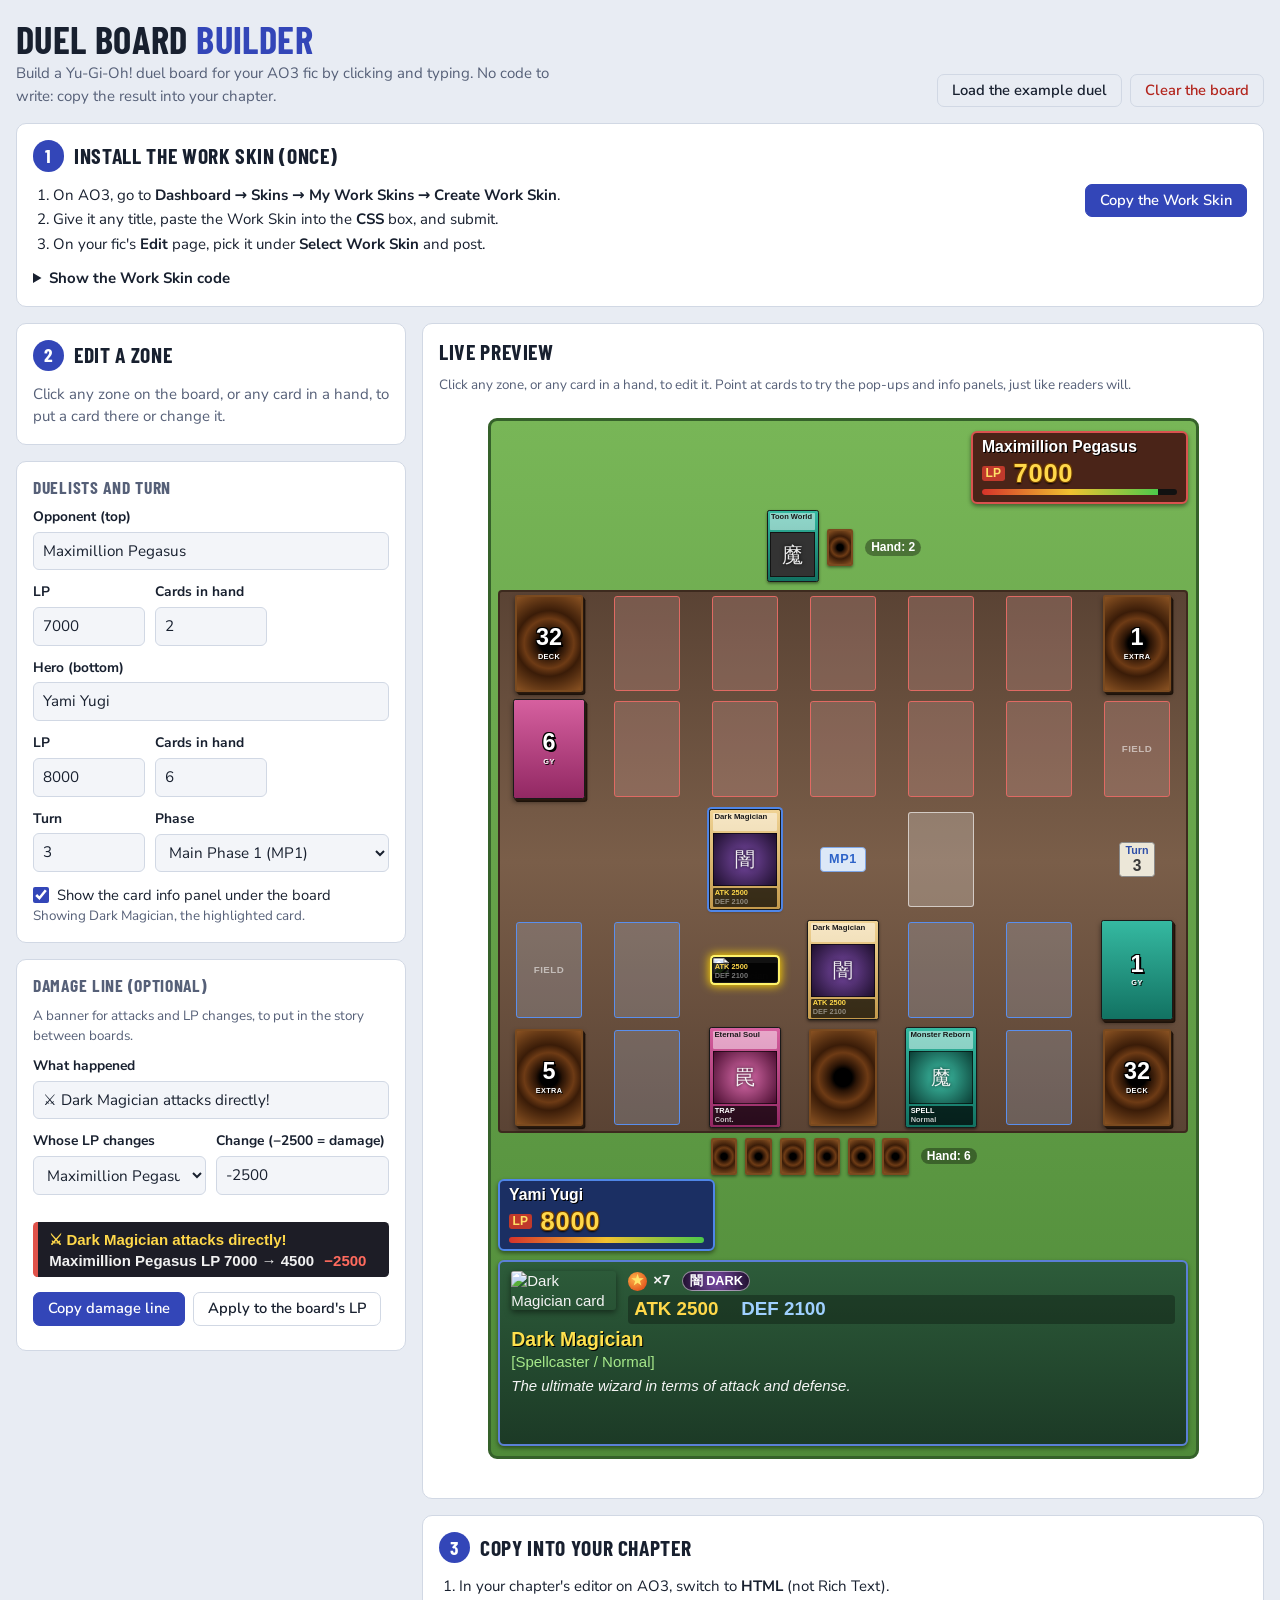
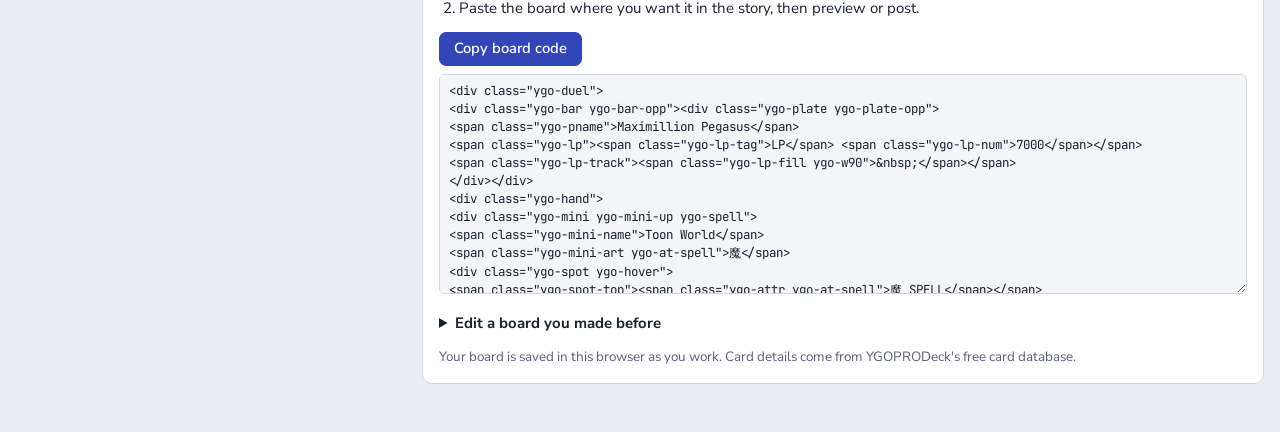
==== index.html @ 7f9383c4 "Add files via upload" ====
<!doctype html>
<html lang="en">
<head>
<meta charset="utf-8">
<meta name="viewport" content="width=device-width, initial-scale=1, viewport-fit=cover">
<title>Duel Board Builder</title>
<meta name="claude:viewport-fit-sides" content="cover">
<link rel="preconnect" href="https://fonts.googleapis.com">
<link rel="preconnect" href="https://fonts.gstatic.com" crossorigin>
<link rel="stylesheet" href="https://fonts.googleapis.com/css2?family=Barlow+Condensed:wght@600;700&family=JetBrains+Mono:wght@400;500&family=Nunito+Sans:opsz,wght@6..12,400;6..12,600;6..12,700&display=swap">
<style>
/* Workbench layout: editor rail on the left, live board and AO3 code on the right; one column on phones. */
:root {
  --bg: #e8ecf3;
  --panel: #ffffff;
  --panel-2: #f3f5f9;
  --ink: #18202f;
  --muted: #566078;
  --line: #d1d8e4;
  --accent: #3346b8;
  --accent-ink: #ffffff;
  --sel: #d99a00;
  --ok: #1d7a3b;
  --bad: #b3261e;
  --f-display: "Barlow Condensed", "Arial Narrow", "Roboto Condensed", sans-serif;
  --f-body: "Nunito Sans", "Segoe UI", system-ui, -apple-system, sans-serif;
  --f-mono: "JetBrains Mono", ui-monospace, Consolas, "Courier New", monospace;
}
@media (prefers-color-scheme: dark) {
  :root:not([data-theme="light"]) {
    --bg: #0f131b; --panel: #171d29; --panel-2: #1e2533; --ink: #e7ebf3; --muted: #9aa4b8;
    --line: #2c3547; --accent: #8e9dff; --accent-ink: #0f131b; --sel: #ffd84a; --ok: #6fd38e; --bad: #ff8f85;
    color-scheme: dark;
  }
}
:root[data-theme="dark"] {
  --bg: #0f131b; --panel: #171d29; --panel-2: #1e2533; --ink: #e7ebf3; --muted: #9aa4b8;
  --line: #2c3547; --accent: #8e9dff; --accent-ink: #0f131b; --sel: #ffd84a; --ok: #6fd38e; --bad: #ff8f85;
  color-scheme: dark;
}

body {
  margin: 0;
  background: var(--bg);
  color: var(--ink);
  font: 15px/1.5 var(--f-body);
}
.page {
  max-width: 1320px;
  margin: 0 auto;
  padding-block: 20px 48px;
  padding-left: max(16px, env(safe-area-inset-left, 0px));
  padding-right: max(16px, env(safe-area-inset-right, 0px));
  display: grid;
  gap: 16px;
}

/* ---------- Header ---------- */
.top { display: flex; flex-wrap: wrap; align-items: end; justify-content: space-between; gap: 12px 24px; }
.top h1 {
  margin: 0;
  font: 700 2.4rem/1 var(--f-display);
  letter-spacing: 0.01em;
  text-transform: uppercase;
  text-wrap: balance;
}
.top h1 span { color: var(--accent); }
.top p { margin: 4px 0 0; color: var(--muted); max-width: 60ch; }
.top-actions { display: flex; flex-wrap: wrap; gap: 8px; }

/* ---------- Panels ---------- */
.panel {
  background: var(--panel);
  border: 1px solid var(--line);
  border-radius: 10px;
  padding: 16px;
  min-width: 0;
}
.panel h2 {
  display: flex;
  align-items: center;
  gap: 10px;
  margin: 0 0 12px;
  font: 700 1.35rem/1.1 var(--f-display);
  letter-spacing: 0.03em;
  text-transform: uppercase;
}
.panel h3 {
  margin: 0 0 10px;
  font: 700 1.1rem/1.1 var(--f-display);
  letter-spacing: 0.04em;
  text-transform: uppercase;
  color: var(--muted);
}
.step-no {
  display: inline-grid;
  place-items: center;
  width: 1.6em;
  height: 1.6em;
  border-radius: 50%;
  background: var(--accent);
  color: var(--accent-ink);
  font-size: 0.9em;
}
.panel > p:first-of-type { margin-top: 0; }
.muted { color: var(--muted); }

.skin-step { display: grid; grid-template-columns: minmax(0, 1fr) auto; gap: 12px 24px; align-items: start; }
.skin-step ol { margin: 0; padding-left: 1.3em; }
.skin-step ol li + li { margin-top: 2px; }
.skin-step .actions { display: flex; flex-direction: column; gap: 8px; align-items: stretch; }
@media (max-width: 700px) { .skin-step { grid-template-columns: minmax(0, 1fr); } .skin-step .actions { flex-direction: row; flex-wrap: wrap; } }

.work {
  display: grid;
  gap: 16px;
  grid-template-columns: minmax(0, 390px) minmax(0, 1fr);
  grid-template-areas: "edit board" "edit code";
  align-items: start;
}
.col-edit { grid-area: edit; display: grid; gap: 16px; min-width: 0; }
.board-panel { grid-area: board; }
.code-panel { grid-area: code; }
@media (max-width: 900px) {
  .work { grid-template-columns: minmax(0, 1fr); grid-template-areas: "board" "edit" "code"; }
}

/* ---------- Form controls ---------- */
.field { display: grid; gap: 4px; margin-bottom: 12px; min-width: 0; }
.field > label, .legend { font-weight: 700; font-size: 0.86rem; }
.row2 { display: grid; grid-template-columns: minmax(0, 1fr) minmax(0, 1fr); gap: 0 10px; }
.row3 { display: grid; grid-template-columns: repeat(3, minmax(0, 1fr)); gap: 0 10px; }
input[type="text"], input[type="number"], input[type="url"], select, textarea {
  width: 100%;
  box-sizing: border-box;
  padding: 7px 9px;
  border: 1px solid var(--line);
  border-radius: 6px;
  background: var(--panel-2);
  color: var(--ink);
  font: inherit;
  font-size: 0.95rem;
}
textarea { resize: vertical; }
input:focus-visible, select:focus-visible, textarea:focus-visible, button:focus-visible, td[data-z]:focus-visible {
  outline: 2px solid var(--accent);
  outline-offset: 1px;
}
input:disabled + span { opacity: 0.5; }
.inline { display: flex; gap: 8px; }
.inline input { flex: 1; min-width: 0; }

.checks { display: grid; gap: 8px; margin-bottom: 12px; }
.check { display: grid; grid-template-columns: auto minmax(0, 1fr); gap: 8px; align-items: start; font-size: 0.92rem; cursor: pointer; }
.check input { margin: 3px 0 0; width: 16px; height: 16px; accent-color: var(--accent); }

.seg { display: inline-flex; border: 1px solid var(--line); border-radius: 7px; overflow: hidden; }
.seg label { position: relative; cursor: pointer; }
.seg input { position: absolute; opacity: 0; inset: 0; margin: 0; cursor: pointer; }
.seg span { display: block; padding: 6px 14px; font-size: 0.9rem; font-weight: 600; background: var(--panel-2); }
.seg label + label span { border-left: 1px solid var(--line); }
.seg input:checked + span { background: var(--accent); color: var(--accent-ink); }
.seg input:focus-visible + span { outline: 2px solid var(--accent); outline-offset: -3px; }

.btn, .btn-ghost {
  display: inline-flex;
  align-items: center;
  justify-content: center;
  gap: 6px;
  padding: 7px 14px;
  border-radius: 7px;
  font: 600 0.92rem/1.2 var(--f-body);
  cursor: pointer;
  white-space: nowrap;
}
.btn { background: var(--accent); color: var(--accent-ink); border: 1px solid var(--accent); }
.btn:hover { filter: brightness(1.08); }
.btn-ghost { background: transparent; color: var(--ink); border: 1px solid var(--line); }
.btn-ghost:hover { border-color: var(--accent); }
.btn-ghost.danger { color: var(--bad); }
.btn-ghost:disabled { opacity: 0.45; cursor: default; border-color: var(--line); }

.hint { margin: 0; font-size: 0.84rem; color: var(--muted); }
.hint.ok { color: var(--ok); }
.hint.bad { color: var(--bad); }
.empty-note { margin: 0; color: var(--muted); }
.zone-title {
  margin: 0 0 12px;
  padding: 6px 10px;
  border-left: 4px solid var(--sel);
  background: var(--panel-2);
  border-radius: 0 6px 6px 0;
  font-weight: 700;
}

.lookup-out { display: grid; gap: 6px; }
.lookup-out:empty { display: none; }
.results { display: grid; gap: 4px; max-height: 260px; overflow: auto; }
.result {
  display: flex;
  justify-content: space-between;
  gap: 8px;
  padding: 6px 9px;
  border: 1px solid var(--line);
  border-radius: 6px;
  background: var(--panel-2);
  color: var(--ink);
  font: inherit;
  font-size: 0.9rem;
  text-align: left;
  cursor: pointer;
}
.result span { color: var(--muted); font-size: 0.82rem; white-space: nowrap; }
.result:hover { border-color: var(--accent); }
.lookup-out a, .hint a { color: var(--accent); }

.pic-row { display: grid; grid-template-columns: minmax(0, 1fr) auto; gap: 10px; align-items: start; }
.pic-row img { width: 56px; height: auto; border-radius: 3px; border: 1px solid var(--line); }

/* ---------- Preview ---------- */
.board-panel .hint { margin-bottom: 8px; }
.preview { min-width: 0; }
.preview .ygo-duel { margin-top: 0; }
#workskin td[data-z] { cursor: pointer; border-radius: 6px; }
#workskin td[data-z]:hover { background: rgba(255, 255, 255, 0.1); }
#workskin td.is-sel { outline: 3px solid var(--sel); outline-offset: -2px; background: rgba(255, 216, 74, 0.15); }
#workskin [data-h] { cursor: pointer; }
#workskin .ygo-mini.is-sel { outline: 3px solid var(--sel); outline-offset: 2px; }
#workskin [data-h]:focus-visible { outline: 2px solid var(--accent); outline-offset: 2px; }

/* ---------- Code output ---------- */
.code-panel ol { margin: 0 0 12px; padding-left: 1.3em; }
.code-bar { display: flex; flex-wrap: wrap; gap: 8px; align-items: center; margin-bottom: 8px; }
.status { font-size: 0.86rem; color: var(--ok); font-weight: 600; }
textarea.code {
  height: 220px;
  font: 0.78rem/1.45 var(--f-mono);
  white-space: pre;
  overflow: auto;
}
details { margin-top: 12px; }
summary { cursor: pointer; font-weight: 700; }
details[open] summary { margin-bottom: 8px; }
.log-preview .ygo-log { margin: 0 0 10px; }
</style>
</head>
<body>


<script type="text/plain" id="skin-css">/* =====================================================================
   YU-GI-OH! DUEL BOARD — AO3 Work Skin

   HOW TO INSTALL
   AO3 Dashboard → Skins → My Work Skins → Create Work Skin, paste this
   whole file, save. Then on your work's Edit page pick it under
   "Select Work Skin". AO3 quietly adds "#workskin" in front of every
   rule, so these styles only ever touch your own story.

   HOW TO READ THIS FILE (a 30-second CSS primer)
   - Anything between slash-star and star-slash, like this text, is a
     comment. The browser ignores it; it's only here for you.
   - A rule looks like:   .ygo-card { color: red; }
       .ygo-card   = "every element whose class is ygo-card"
                     (in the HTML that's  class="ygo-card")
       { ... }     = the list of looks to give those elements
       color: red; = one look: a "property" and its "value"
   - ".ygo-def .ygo-art" (two names with a space) means "a ygo-art that
     sits INSIDE a ygo-def". ".ygo-back.ygo-def" (no space) means "one
     element that has BOTH classes".
   - Every class here starts with "ygo-" so it can't clash with AO3's
     own class names.

   UNITS YOU'LL SEE
   - em  = relative to the current text size. 1em = one letter-height.
           Because the whole board is sized in em, it grows and shrinks
           with the reader's chosen font size.
   - %   = a share of the space available (50% = half as wide).
   - px  = a fixed screen pixel. Used only for thin lines.

   COLOURS
   - #ffd84a is a hex colour (red-green-blue). rgba(0, 0, 0, 0.5) is
     red, green, blue, then opacity: 0 = invisible, 1 = solid.
   - Many rules set "background" twice: first a plain colour, then a
     gradient. Browsers use the last one they understand, so the plain
     colour is a safety net if a gradient ever isn't supported.
   ===================================================================== */


/* =====================================================================
   1. THE BOARD FRAME
   The green "grass" box that holds everything. In the HTML it's the
   outermost <div class="ygo-duel">.
   ===================================================================== */
.ygo-duel {
  margin: 1.5em auto;               /* space above/below; "auto" centres it */
  max-width: 46em;                  /* never wider than this on big screens */
  padding: 0.5em;                   /* gap between the green edge and the contents */
  background: #5f9c45;              /* plain green (safety net) */
  background: linear-gradient(#78b657, #4f8a39);  /* lighter green fading to darker */
  border: 3px solid #35612a;        /* dark green outline */
  border-radius: 0.6em;             /* rounded corners */
  color: #fff;                      /* default text colour: white */
  font-family: "Trebuchet MS", "Segoe UI", Verdana, Arial, sans-serif;  /* first font the reader has wins */
  line-height: 1.2;                 /* tighter line spacing than story text */
  text-align: left;
  position: relative;               /* card pop-ups (section 13) are placed relative to this box */
}

/* AO3 sometimes slips extra line breaks (<br>) and paragraphs (<p>) into
   pasted HTML. These two rules make them invisible and spaceless inside
   the board, the card panel and the log box, so they can't break the layout. */
.ygo-duel br, .ygo-spot br, .ygo-log br { display: none; }
.ygo-duel p, .ygo-spot p, .ygo-log p { margin: 0; padding: 0; }


/* =====================================================================
   2. PLAYER PLATES (name + Life Points)
   Pegasus's plate sits top-right, Yugi's bottom-left, like in the game.
   ===================================================================== */

/* The strip each plate sits in. */
.ygo-bar { margin: 0.2em 0 0.4em; text-align: left; }
/* Add ygo-bar-opp to push the plate to the right (opponent's side). */
.ygo-bar-opp { text-align: right; }

/* The dark box itself. */
.ygo-plate {
  display: inline-block;            /* only as wide as it needs, so it can sit left or right */
  min-width: 13em;
  padding: 0.3em 0.6em 0.45em;      /* top, sides, bottom */
  text-align: left;
  border-radius: 0.4em;
  box-shadow: 0 0.15em 0.3em rgba(0, 0, 0, 0.45);  /* soft drop shadow underneath */
}
/* Colour themes: red-bordered for the opponent, blue for the hero. */
.ygo-plate-opp { background: #4a2418; border: 2px solid #d9534f; }
.ygo-plate-me { background: #1b2f63; border: 2px solid #4f86e8; }

/* Duelist's name. */
.ygo-pname {
  display: block;                   /* own line */
  margin-bottom: 0.1em;
  font-weight: bold;
  font-size: 1.05em;
  text-shadow: 1px 1px 0 #000;      /* thin black shadow so it pops */
}

/* The line holding the "LP" tag and the number. */
.ygo-lp { display: block; }

/* The little red "LP" tag. */
.ygo-lp-tag {
  display: inline-block;
  margin-right: 0.4em;
  padding: 0 0.3em;
  background: #c0392b;
  color: #ffe066;
  font-weight: bold;
  font-size: 0.8em;
  border-radius: 0.2em;
  vertical-align: middle;           /* line it up with the big number */
}

/* The big gold Life Points number. The four text-shadows draw a brown
   outline around each digit; the fifth adds a drop shadow. */
.ygo-lp-num {
  font-size: 1.7em;
  font-weight: bold;
  letter-spacing: 0.03em;
  color: #ffd84a;
  text-shadow: 1px 1px 0 #6b3a00, -1px -1px 0 #6b3a00, 1px -1px 0 #6b3a00, -1px 1px 0 #6b3a00, 0 2px 2px #000;
  vertical-align: middle;
}

/* The LP bar is two pieces: a dark "track" (the empty bar)... */
.ygo-lp-track {
  display: block;
  height: 6px;
  margin-top: 0.25em;
  background: #111;
  border-radius: 3px;
  overflow: hidden;                 /* clip the fill to the rounded ends */
  font-size: 0;                     /* hide the invisible space character inside */
  line-height: 0;
}
/* ...and a coloured "fill" inside it. Its width comes from a ygo-w class below.
   The gradient runs red → gold → green, so a low bar looks red and a full one
   reaches green, like in the game. */
.ygo-lp-fill {
  display: block;
  height: 6px;
  background: #e8c13a;
  background: linear-gradient(to right, #d6332a, #f2c230, #4cc94a);
}

/* How full the LP bar is. Pick the class on the fill:
   LP ÷ 80, rounded to the nearest 5.
   8000 → ygo-w100,  4000 → ygo-w50,  7000 → 87.5 → ygo-w90,  0 → ygo-w0.
   (AO3 doesn't allow per-element styles, so we need one class per size.) */
.ygo-w0 { width: 0; }      .ygo-w5 { width: 5%; }     .ygo-w10 { width: 10%; }
.ygo-w15 { width: 15%; }   .ygo-w20 { width: 20%; }   .ygo-w25 { width: 25%; }
.ygo-w30 { width: 30%; }   .ygo-w35 { width: 35%; }   .ygo-w40 { width: 40%; }
.ygo-w45 { width: 45%; }   .ygo-w50 { width: 50%; }   .ygo-w55 { width: 55%; }
.ygo-w60 { width: 60%; }   .ygo-w65 { width: 65%; }   .ygo-w70 { width: 70%; }
.ygo-w75 { width: 75%; }   .ygo-w80 { width: 80%; }   .ygo-w85 { width: 85%; }
.ygo-w90 { width: 90%; }   .ygo-w95 { width: 95%; }   .ygo-w100 { width: 100%; }


/* =====================================================================
   3. HANDS
   A centred row of small card backs plus a "Hand: N" pill.
   ===================================================================== */
.ygo-hand { margin: 0.3em 0; text-align: center; }

/* One small card in a hand. Combine with ygo-back for a face-down card
   (see section 6), or with a frame colour like ygo-spell to show it face-up. */
.ygo-mini {
  display: inline-block;            /* sit side by side in a row */
  width: 1.5em;
  height: 2.2em;
  margin: 0 0.12em;                 /* small gap between cards */
  vertical-align: middle;
  border-radius: 0.15em;
  box-shadow: 0 0.1em 0.2em rgba(0, 0, 0, 0.45);
  font-size: 1em;
}

/* The dark rounded "Hand: 6" pill. */
.ygo-hand-label {
  display: inline-block;
  margin-left: 0.5em;
  padding: 0.1em 0.5em;
  vertical-align: middle;
  background: rgba(0, 0, 0, 0.35);  /* see-through black */
  border-radius: 1em;               /* fully rounded ends */
  font-size: 0.8em;
  font-weight: bold;
}


/* =====================================================================
   4. THE FIELD
   The brown mat. In the HTML it's a <table> with 5 rows and 7 columns:
     row 1: opponent's Deck | 5 Spell/Trap zones | Extra Deck
     row 2: opponent's GY   | 5 Monster zones    | Field zone
     row 3: Extra Monster Zones, phase badge, turn badge
     row 4: your Field zone | 5 Monster zones    | GY
     row 5: your Extra Deck | 5 Spell/Trap zones | Deck
   A table is used because AO3 keeps tables intact, so the grid can't fall apart.
   ===================================================================== */

/* Lets the board scroll sideways inside its frame on very narrow phones,
   instead of squashing the cards or stretching the page. */
.ygo-scroll { overflow: auto; }

.ygo-field {
  width: 100%;
  min-width: 34em;                  /* below this the board scrolls instead of shrinking */
  margin: 0;
  table-layout: fixed;              /* all 7 columns stay the same width */
  border-collapse: separate;        /* needed for the rounded corners to show */
  border-spacing: 0;
  background: #6b5241;
  background: linear-gradient(#5a4334, #7a5e49 50%, #5a4334);  /* darker at the edges */
  border: 2px solid #3d2a1e;
  border-radius: 0.4em;
  font-size: 0.65em;                /* shrinks everything on the mat; every card size below is relative to this */
}

/* Every cell (one zone each). The first three lines undo AO3's own table
   styling (grey borders, backgrounds), which would otherwise show through. */
.ygo-field td, .ygo-field th {
  width: 14.28%;                    /* 100% ÷ 7 columns */
  padding: 0.35em 0.2em;            /* gap around each card: top/bottom, left/right */
  border: none;
  background: none;
  text-align: center;
  vertical-align: middle;
}
/* Extra breathing room above and below the middle (Extra Monster Zone) row. */
.ygo-mid td { padding-top: 0.7em; padding-bottom: 0.7em; }

/* An EMPTY zone: a faint card-sized outline. Any text inside (like "Field")
   shows as a faded label in the middle. */
.ygo-zone {
  display: block;
  max-width: 6.6em;                 /* same size as a card (section 5) */
  height: 9.6em;
  margin: 0 auto;                   /* centre it in the cell */
  line-height: 9.6em;               /* line as tall as the box = text sits in the middle */
  border: 0.18em solid rgba(255, 255, 255, 0.45);
  border-radius: 0.3em;
  background: rgba(255, 255, 255, 0.12);
  color: rgba(255, 255, 255, 0.55);
  font-weight: bold;
  text-transform: uppercase;        /* "Field" shows as "FIELD" */
  letter-spacing: 0.05em;
  text-align: center;
}
/* Zone outline colours depend on the row's class:
   ygo-opp = opponent's rows (red), ygo-me = your rows (blue),
   ygo-mid = the shared middle row (white). */
.ygo-opp .ygo-zone { border-color: #e06a63; background: rgba(255, 190, 190, 0.18); }
.ygo-me .ygo-zone { border-color: #5a8fee; background: rgba(190, 215, 255, 0.18); }
.ygo-mid .ygo-zone { border-color: rgba(255, 255, 255, 0.6); background: rgba(255, 255, 255, 0.22); }


/* =====================================================================
   5. CARDS
   A face-up card is a ygo-card box holding three stacked parts:
     ygo-cname  the name strip at the top
     ygo-art    the picture box (shows the attribute kanji, e.g. 闇)
     ygo-stats  the dark strip with ATK/DEF (or SPELL/TRAP + its type)
   Its frame colour comes from a second class, e.g. "ygo-card ygo-effect".
   ===================================================================== */
.ygo-card {
  display: block;
  max-width: 6.6em;                 /* roughly real card proportions: 6.6 wide... */
  height: 9.6em;                    /* ...by 9.6 tall */
  margin: 0 auto;                   /* centre it in its zone */
  padding: 0.25em;                  /* the coloured frame around the parts */
  overflow: hidden;                 /* anything too big gets clipped, not spilled */
  border: 1px solid #1a1a1a;
  border-radius: 0.25em;
  background: #ccc;                 /* grey until a frame colour class is added */
  color: #1a1a1a;                   /* dark text on light frames */
  text-align: left;
  box-shadow: 0 0.15em 0.3em rgba(0, 0, 0, 0.5);  /* card casts a shadow on the mat */
}

/* Frame colours — one per card type, matching the real cards.
   Each one is a top-to-bottom gradient for a slightly shiny look. */
.ygo-normal { background: #e2c07a; background: linear-gradient(#f0d394, #c49a4c); }   /* Normal monster: yellow-tan */
.ygo-effect { background: #d9783a; background: linear-gradient(#ec9256, #b4561f); }   /* Effect monster: orange */
.ygo-ritual { background: #6b8fd8; background: linear-gradient(#89a8e8, #4a6cc0); }   /* Ritual: blue */
.ygo-fusion { background: #9a62b8; background: linear-gradient(#b180cc, #74418f); }   /* Fusion: purple */
.ygo-synchro { background: #ececec; background: linear-gradient(#ffffff, #c4c4c4); }  /* Synchro: white */
.ygo-xyz { background: #2b2b2b; background: linear-gradient(#4a4a4a, #141414); color: #f1f1f1; }  /* Xyz: black, light text */
.ygo-link { background: #1f5aa6; background: linear-gradient(#2f72c4, #123c74); color: #f1f1f1; } /* Link: dark blue, light text */
.ygo-token { background: #b9b9b9; background: linear-gradient(#d6d6d6, #9a9a9a); }    /* Token: grey */
.ygo-spell { background: #1f9e88; background: linear-gradient(#35b9a1, #127262); }    /* Spell: teal */
.ygo-trap { background: #bf3f86; background: linear-gradient(#d6609f, #922863); }     /* Trap: magenta */

/* Name strip. Fits two lines of text; a longer name is cut off. */
.ygo-cname {
  display: block;
  height: 2.2em;                    /* two lines × 1.1 line height */
  overflow: hidden;
  padding: 0.1em 0.2em;
  background: rgba(255, 255, 255, 0.45);  /* pale see-through strip over the frame colour */
  border-radius: 0.15em;
  font-size: 0.8em;
  line-height: 1.1;
  font-weight: bold;
}
/* On dark frames (Xyz, Link) the strip goes dark instead, to keep the white text readable. */
.ygo-xyz .ygo-cname, .ygo-link .ygo-cname { background: rgba(0, 0, 0, 0.35); }

/* Picture box. Its colour comes from an attribute class (section 7).
   font-size 2em makes the kanji big; height and line-height are equal so the
   kanji sits in the vertical middle. */
.ygo-art {
  display: block;
  height: 2.6em;
  margin: 0.1em 0;
  overflow: hidden;
  background: #333;
  background: radial-gradient(circle, #5a5a5a, #1b1b1b);  /* grey glow, used if no attribute class is given */
  border: 1px solid rgba(0, 0, 0, 0.6);
  color: rgba(255, 255, 255, 0.92);
  font-size: 2em;
  line-height: 2.6em;
  text-align: center;
  text-shadow: 0 0 0.2em rgba(0, 0, 0, 0.9);
}
/* Optional: put <img src="..."> inside ygo-art to show just the artwork (a
   cropped picture) in the picture box. For whole card pictures, see section 13. */
.ygo-art img { display: block; width: 100%; height: 100%; }

/* The dark ATK/DEF strip at the bottom of the card. */
.ygo-stats {
  display: block;
  padding: 0.1em 0.25em;
  background: rgba(0, 0, 0, 0.72);
  border-radius: 0.15em;
  color: #fff;
  font-size: 0.76em;
  line-height: 1.2;
  font-weight: bold;
  white-space: nowrap;              /* never wrap "ATK 2500" onto two lines */
  overflow: hidden;
}
/* ygo-a = the top line (ATK), ygo-d = the bottom line (DEF).
   In Attack Position, ATK is bright gold and DEF is faded, like in the game. */
.ygo-a, .ygo-d { display: block; }
.ygo-a { color: #ffd84a; }
.ygo-d { color: rgba(255, 255, 255, 0.45); }
/* On Spells/Traps the same two lines say e.g. "SPELL" / "Normal", so both stay plain white. */
.ygo-spell .ygo-a, .ygo-trap .ygo-a { color: #fff; }
.ygo-spell .ygo-d, .ygo-trap .ygo-d { color: rgba(255, 255, 255, 0.75); }


/* =====================================================================
   6. DEFENSE POSITION AND FACE-DOWN CARDS
   ===================================================================== */

/* Add ygo-def to a card to lay it sideways (Defense Position):
   the box becomes wide and short, the picture moves to the left half,
   and the stats move to the right half. DEF turns bright, ATK fades. */
.ygo-def { max-width: 9.6em; height: 6.6em; }                 /* width and height swapped */
.ygo-def .ygo-cname { height: 1.1em; white-space: nowrap; }   /* name on one line only */
.ygo-def .ygo-art { float: left; width: 45%; height: 1.9em; line-height: 1.9em; }  /* "float: left" = sit on the left, let the next part sit beside it */
.ygo-def .ygo-stats { margin: 0.6em 0 0 50%; }                /* start halfway across, beside the picture */
.ygo-def .ygo-a { color: rgba(255, 255, 255, 0.45); }
.ygo-def .ygo-d { color: #9fd0ff; }

/* While the pointer is over any card, a thin yellow outline marks it,
   like the cursor in the game. */
.ygo-card:hover { outline: 2px solid #fff36b; }

/* Add ygo-back for a face-down card: set Spell/Trap, set monster, the Deck,
   the Extra Deck or a card in hand. The ring-shaped gradient draws the brown
   card-back with the black vortex in the middle. */
.ygo-back {
  padding: 0;
  height: 9.5em;                    /* a hair shorter, because its border is thicker than a normal card's */
  background: #4a2a12;
  background: radial-gradient(circle, #000 0, #000 16%, #2a1406 24%, #6e3b15 44%, #3a1c08 58%, #8a5222 100%);
  border: 0.3em solid #7a4a1f;
}
/* Face-down AND sideways = a set monster in Defense Position. */
.ygo-back.ygo-def { height: 6.5em; }
/* Face-down in hand: same back, thinner border to suit the tiny size. */
.ygo-mini.ygo-back { height: 2.2em; border-width: 0.15em; }


/* =====================================================================
   7. ATTRIBUTE COLOURS
   Put one of these on a ygo-art box (picture colour) or on a ygo-attr
   badge in the card panel. Matching kanji:
     DARK 闇   LIGHT 光   EARTH 地   WATER 水   FIRE 炎   WIND 風
     DIVINE 神   Spell 魔   Trap 罠
   Each is a glow: bright in the centre, dark at the edges.
   ===================================================================== */
.ygo-at-dark { background: #3a2250; background: radial-gradient(circle, #7a4aa6, #1e0f2d); }
.ygo-at-light { background: #b8962a; background: radial-gradient(circle, #fff1a8, #a07a12); }
.ygo-at-earth { background: #6b4b2a; background: radial-gradient(circle, #a77c4c, #3f2a14); }
.ygo-at-water { background: #1f5f9e; background: radial-gradient(circle, #5aa6e8, #0f3360); }
.ygo-at-fire { background: #a8321e; background: radial-gradient(circle, #f07a3c, #5e1408); }
.ygo-at-wind { background: #2f7d3a; background: radial-gradient(circle, #7ed27a, #174a1d); }
.ygo-at-divine { background: #9b7a1a; background: radial-gradient(circle, #ffe9a0, #7a5a0a); }
.ygo-at-spell { background: #0f5a4d; background: radial-gradient(circle, #3fc4aa, #0b3f36); }
.ygo-at-trap { background: #6a1846; background: radial-gradient(circle, #e070b0, #4a0d30); }


/* =====================================================================
   8. PILES (Deck, Extra Deck, Graveyard)
   A pile is a card with ygo-pile added, holding a big number (ygo-count)
   and a small label (ygo-plabel). Use ygo-back for the Deck / Extra Deck,
   or the top card's frame colour for the GY (e.g. ygo-trap).
   ===================================================================== */

/* Two offset shadows behind the card make it look like a stack. */
.ygo-pile { text-align: center; box-shadow: 0.12em 0.15em 0 #2a1a0e, 0.24em 0.3em 0 #1d120a, 0 0.3em 0.5em rgba(0, 0, 0, 0.5); }

/* The big white number, with a black outline (four shadows) so it shows on any colour. */
.ygo-count {
  display: block;
  margin-top: 1.25em;               /* pushes the number down to about the middle of the card */
  color: #fff;
  font-size: 2.4em;
  line-height: 1;
  font-weight: bold;
  text-shadow: 2px 2px 0 #000, -1px -1px 0 #000, 1px -1px 0 #000, -1px 1px 0 #000;
}
/* The small "DECK" / "GY" / "EXTRA" label under it. */
.ygo-plabel {
  display: block;
  margin-top: 0.4em;
  color: #fff;
  font-size: 0.75em;
  font-weight: bold;
  text-transform: uppercase;
  letter-spacing: 0.05em;
  text-shadow: 1px 1px 0 #000;
}


/* =====================================================================
   9. HIGHLIGHTS
   Extra classes you can add to any card.
   ===================================================================== */

/* Extra Monster Zone cards can belong to either duelist, so add one of
   these to show whose it is: a blue ring (yours) or a red ring (theirs). */
.ygo-mine { box-shadow: 0 0 0 0.2em #4f86e8, 0 0.15em 0.3em rgba(0, 0, 0, 0.5); }
.ygo-theirs { box-shadow: 0 0 0 0.2em #e06a63, 0 0.15em 0.3em rgba(0, 0, 0, 0.5); }

/* Golden glow on the card the scene is about (like the game's cursor).
   First shadow = solid yellow ring, second = soft blurred glow. */
.ygo-focus { box-shadow: 0 0 0 0.2em #fff36b, 0 0 1em 0.3em #ffd400; }


/* =====================================================================
   10. PHASE AND TURN BADGES (middle row of the field)
   ===================================================================== */

/* Pale blue box, e.g. "DP", "SP", "MP1", "BP", "MP2", "EP". */
.ygo-phase {
  display: inline-block;
  padding: 0.3em 0.6em;
  background: #dce8f7;
  border: 0.15em solid #7fa6e6;
  border-radius: 0.3em;
  color: #2d63c8;
  font-size: 1.3em;
  font-weight: bold;
  letter-spacing: 0.05em;
}

/* The "Turn / 3" box: ygo-turn-l is the word, ygo-turn-n the number. */
.ygo-turn {
  display: inline-block;
  padding: 0.2em 0.6em;
  background: #ece7d8;
  border: 0.15em solid #8a8a8a;
  border-radius: 0.35em;
  color: #2f4fa8;
  font-weight: bold;
  line-height: 1.1;
  text-align: center;
}
.ygo-turn-l { display: block; font-size: 1.1em; }
.ygo-turn-n { display: block; font-size: 1.6em; color: #3a3a3a; }


/* =====================================================================
   11. CARD SPOTLIGHT (the info panel)
   The green panel showing one card's full details, like the panel on the
   left of the game screen. Works inside the board or on its own in the
   story, so it sets its own font. Each part is on its own line:
     ygo-spot-top    level stars + attribute badge
     ygo-spot-stats  ATK / DEF
     ygo-spot-name   card name (yellow)
     ygo-spot-type   [Type / Kind] (green)
     ygo-spot-text   effect or flavour text (italic)
   ===================================================================== */
.ygo-spot {
  display: block;
  margin: 0.6em 0 0.2em;
  padding: 0.5em 0.75em 0.6em;
  background: #24482f;
  background: linear-gradient(#2d5c3a, #1c3a26);
  border: 2px solid #5b7fd6;
  border-radius: 0.4em;
  box-shadow: 0 0.15em 0.3em rgba(0, 0, 0, 0.45);
  color: #f4f4f4;
  font-family: "Trebuchet MS", "Segoe UI", Verdana, Arial, sans-serif;
  line-height: 1.3;
  text-align: left;
  min-height: 11em;                 /* keeps panels from jumping in size when a hover panel (section 14) covers this one */
}
.ygo-spot-top { display: block; margin-bottom: 0.25em; font-weight: bold; }

/* The orange star coin before "×7". border-radius 50% turns the square into a circle. */
.ygo-lvl {
  display: inline-block;
  width: 1.4em;
  height: 1.4em;
  margin-right: 0.15em;
  line-height: 1.4em;
  text-align: center;
  border-radius: 50%;
  background: #e8541e;
  background: radial-gradient(circle at 35% 35%, #ffb347, #d93a12);  /* highlight off-centre = looks round and shiny */
  color: #ffe46b;
  font-size: 0.9em;
}

/* The rounded attribute badge ("闇 DARK"). Give it a ygo-at-... class for its colour. */
.ygo-attr {
  display: inline-block;
  margin-left: 0.6em;
  padding: 0.05em 0.5em;
  border: 1px solid rgba(255, 255, 255, 0.5);
  border-radius: 1em;
  color: #fff;
  font-size: 0.85em;
  font-weight: bold;
}

/* The darker ATK/DEF bar. */
.ygo-spot-stats {
  display: block;
  margin-bottom: 0.2em;
  padding: 0.15em 0.4em;
  background: rgba(0, 0, 0, 0.3);
  border-radius: 0.25em;
}
.ygo-s-atk, .ygo-s-def { display: inline-block; margin-right: 1em; font-size: 1.25em; font-weight: bold; }
.ygo-s-atk { color: #ffd84a; }      /* ATK in gold */
.ygo-s-def { color: #9fd0ff; }      /* DEF in light blue */

.ygo-spot-name { display: block; color: #ffe14d; font-size: 1.3em; font-weight: bold; text-shadow: 1px 1px 0 #000; }
.ygo-spot-type { display: block; color: #a6e88a; }
.ygo-spot-text { display: block; margin-top: 0.3em; font-style: italic; }


/* =====================================================================
   12. DUEL LOG LINE
   A dark banner for attacks, damage and healing, used in the story
   between boards. The red stripe on the left means damage; add
   ygo-log-heal to make the stripe and the number green for LP gains.
   ===================================================================== */
.ygo-log {
  display: block;
  max-width: 46em;
  margin: 1em auto;
  padding: 0.45em 0.75em;
  background: #1d1d26;
  border-left: 0.35em solid #e0524a;  /* the coloured stripe on the left */
  border-radius: 0.3em;
  color: #f1f1f1;
  font-family: "Trebuchet MS", "Segoe UI", Verdana, Arial, sans-serif;
  font-weight: bold;
  line-height: 1.4;
  text-align: left;
}
.ygo-log-act { display: block; color: #ffd84a; }   /* first line: what happened, in gold */
.ygo-delta { margin-left: 0.4em; color: #ff6b5e; } /* the "−2500", in red */
.ygo-log-heal { border-left-color: #4cc94a; }
.ygo-log-heal .ygo-delta { color: #7be37a; }       /* "+1000" in green when healing */


/* =====================================================================
   13. REAL CARD PICTURES (optional)
   AO3 can't store images, so upload each card picture to an image host
   (Imgur, Postimages, etc.) and paste its direct link (the one ending
   in .png or .jpg) into src="...". Three ways to use them:

   A) POP-UP: put this line inside any card, and the full card appears
      when a reader points at it (or taps it on a phone):
        <span class="ygo-pop"><img src="LINK" alt="Dark Magician" width="100"></span>
   B) CARD ON THE FIELD: give the card ygo-pic and use the picture
      instead of the name strip and picture box:
        <div class="ygo-card ygo-pic"><img src="LINK" alt="Dark Magician" width="66"> ...stats strip... </div>
   C) PICTURE IN THE INFO PANEL: first thing inside ygo-spot:
        <span class="ygo-spot-img"><img src="LINK" alt="Dark Magician" width="110"></span>

   The width="..." numbers only matter for readers who switch work
   skins off: they stop the pictures from showing at full size.
   ===================================================================== */

/* Phones have no mouse, so "pointing" means tapping. A pointer cursor is
   what tells iPhones a card can be tapped. Tapping anywhere else closes it. */
.ygo-card { cursor: pointer; }

/* A) The pop-up. Hidden until its card is pointed at.
   Sideways, it's placed against the edge of the whole board (.ygo-duel),
   not the card, so the field's edges can't cut it off.
   Up and down, no "top" is given, so it stays at the height of its own
   card; the negative margin then lifts it so it sits beside the card.
   By default it appears at the RIGHT edge of the board... */
.ygo-pop {
  display: none;                    /* hidden by default */
  position: absolute;               /* lifted out of the layout, floats over the board */
  right: 0.8em;
  margin-top: -12em;                /* lift it up level with its card */
  z-index: 10;                      /* drawn above everything else */
  width: 20em;                      /* about 200px at normal text size */
  max-width: 45%;                   /* but never more than ~half the board on phones */
  padding: 0.3em;
  background: #111;
  border: 2px solid #ffd84a;
  border-radius: 0.4em;
  box-shadow: 0 0.4em 1.2em rgba(0, 0, 0, 0.6);
}
/* ...but for cards in the right-hand columns (5th cell of the row onward:
   "td + td + td + td + td" means "a cell with at least 4 cells before it")
   it appears at the LEFT edge instead, so it never covers its own card. */
.ygo-field td + td + td + td + td .ygo-pop { right: auto; left: 0.8em; }
/* Cards in your own rows (bottom half) lift it higher, so the picture
   doesn't hang down past the bottom of the screen. */
.ygo-me .ygo-pop { margin-top: -20em; }
/* The trigger: when the pointer is over a card, show the pop-up inside it. */
.ygo-card:hover .ygo-pop { display: block; }
/* The picture fills the pop-up's width; height follows automatically. */
.ygo-pop img { display: block; width: 100%; height: auto; }

/* B) A real card picture on the field. The card box loses its frame and
   takes the picture's own height, and the ATK/DEF strip is pulled up
   (negative margin) to sit over the bottom of the picture.
   "position: relative" makes the browser draw the strip on top of the
   picture instead of underneath it. */
.ygo-pic { height: auto; padding: 0; background: #111; }
.ygo-pic img { display: block; width: 100%; height: auto; }
.ygo-pic .ygo-stats { position: relative; margin-top: -2.6em; border-radius: 0; background: rgba(0, 0, 0, 0.8); }

/* C) The picture in the info panel sits on the left; the text flows on its right. */
.ygo-spot { overflow: hidden; }     /* makes the panel tall enough to fit the picture */
.ygo-spot-img {
  float: left;
  width: 7em;
  margin: 0.1em 0.8em 0.2em 0;
}
.ygo-spot-img img { display: block; width: 100%; height: auto; border-radius: 0.2em; box-shadow: 0 0.15em 0.4em rgba(0, 0, 0, 0.5); }
/* Keeps the dark ATK/DEF bar beside the picture instead of running under it. */
.ygo-spot-stats { overflow: hidden; }


/* =====================================================================
   14. HOVER INFO PANELS (optional)
   Makes the info panel at the bottom of the board switch to whichever
   card the reader points at (or taps on a phone).
   AO3 doesn't allow scripts, so a panel can't really change what it
   says. Instead, each card carries its OWN hidden info panel inside it.
   Pointing at the card shows that panel, laid exactly over the default
   panel at the bottom of the board. Move away and it hides again,
   uncovering the default panel.

   To give a card one, put a normal info panel (same parts as section 11)
   inside the card, as its last part, with ygo-hover added:
     <div class="ygo-spot ygo-hover"> ...name, type, text... </div>
   Keep the board's default panel (the one at the bottom): the hover
   panels need it to sit on.
   ===================================================================== */
.ygo-hover {
  display: none;                    /* hidden until its card is pointed at */
  position: absolute;               /* placed against the whole board (.ygo-duel)... */
  left: 0.5em;                      /* ...lined up with the default panel's edges: */
  right: 0.5em;                     /*    the board's 0.5em padding on each side, */
  bottom: 0.7em;                    /*    plus the default panel's 0.2em bottom margin */
  margin: 0;
  min-height: 13em;                 /* a bit taller than the default panel, so none of it peeks out above */
  z-index: 9;                       /* above the default panel (pop-ups are 10, so they stay on top) */
  font-size: 1.54em;                /* the field shrinks text to 0.65em; this undoes it (1 ÷ 0.65) */
  border-color: #ffd84a;            /* gold edge, so it's clear this is the pointed-at card */
}
/* The trigger: pointing at a card shows the hover panel inside it. */
.ygo-card:hover .ygo-hover { display: block; }


/* =====================================================================
   15. FACE-UP CARDS IN A HAND (optional)
   For a card a duelist reveals (or to show the hero's own hand), swap
   its small card back for a bigger face-up card:
     <div class="ygo-mini ygo-mini-up ygo-spell">
       <span class="ygo-mini-name">Toon World</span>
       <span class="ygo-mini-art ygo-at-spell">魔</span>
     </div>
   Use a frame colour class (ygo-spell, ygo-effect...) like on the field.
   For a real picture instead, add ygo-mini-pic and put an <img> inside
   in place of the two spans. A ygo-pop line and a hover info panel
   (sections 13 and 14) work inside it too.
   ===================================================================== */

/* AO3 wraps a hand's cards in a paragraph; this keeps them in one row. */
.ygo-hand p { display: inline; }

/* The face-up hand card: twice the size of a card back. */
.ygo-mini-up {
  width: 3em;
  height: 4.4em;
  margin: 0 0.15em 0.2em;
  padding: 0.15em;
  overflow: hidden;
  border: 1px solid #1a1a1a;
  color: #1a1a1a;
  text-align: left;
  cursor: pointer;
}
.ygo-mini-up:hover { outline: 2px solid #fff36b; }

/* Its name strip (tiny text, two lines at most). */
.ygo-mini-name {
  display: block;
  height: 2.2em;
  overflow: hidden;
  padding: 0.05em 0.1em;
  background: rgba(255, 255, 255, 0.45);
  border-radius: 0.1em;
  font-size: 0.5em;
  line-height: 1.1;
  font-weight: bold;
}
.ygo-xyz .ygo-mini-name, .ygo-link .ygo-mini-name { background: rgba(0, 0, 0, 0.35); }

/* Its picture box with the attribute kanji (colour from a ygo-at class). */
.ygo-mini-art {
  display: block;
  height: 2.05em;
  margin-top: 0.1em;
  background: #333;
  border: 1px solid rgba(0, 0, 0, 0.6);
  color: rgba(255, 255, 255, 0.92);
  font-size: 1.4em;
  line-height: 2.05em;
  text-align: center;
  text-shadow: 0 0 0.2em rgba(0, 0, 0, 0.9);
}

/* With a real picture: no frame, the picture fills the card. */
.ygo-mini-pic { padding: 0; background: #111; }
.ygo-mini-pic img { display: block; width: 100%; height: 100%; }

/* Pop-ups and hover info panels on hand cards. */
.ygo-mini:hover .ygo-pop, .ygo-mini:hover .ygo-hover { display: block; }
/* The field shrinks text to 0.65em and the pop-up is sized for that, so
   match it here; and drop the pop-up just below the hand. */
.ygo-hand .ygo-pop { font-size: 0.65em; margin-top: 0.8em; }
/* Hands aren't shrunk, so the info panel needs no size correction. */
.ygo-hand .ygo-hover { font-size: 1em; }
</script>

<div class="page">
  <header class="top">
    <div>
      <h1>Duel Board <span>Builder</span></h1>
      <p>Build a Yu-Gi-Oh! duel board for your AO3 fic by clicking and typing. No code to write: copy the result into your chapter.</p>
    </div>
    <div class="top-actions">
      <button type="button" class="btn-ghost" id="example-btn">Load the example duel</button>
      <button type="button" class="btn-ghost danger" id="clear-btn">Clear the board</button>
    </div>
  </header>

  <section class="panel" aria-labelledby="skin-h">
    <h2 id="skin-h"><span class="step-no">1</span> Install the Work Skin (once)</h2>
    <div class="skin-step">
      <ol>
        <li>On AO3, go to <b>Dashboard → Skins → My Work Skins → Create Work Skin</b>.</li>
        <li>Give it any title, paste the Work Skin into the <b>CSS</b> box, and submit.</li>
        <li>On your fic's <b>Edit</b> page, pick it under <b>Select Work Skin</b> and post.</li>
      </ol>
      <div class="actions">
        <button type="button" class="btn" id="copy-skin">Copy the Work Skin</button>
        <span class="status" id="skin-status" aria-live="polite"></span>
      </div>
    </div>
    <details>
      <summary>Show the Work Skin code</summary>
      <textarea class="code" id="skin-out" readonly spellcheck="false" aria-label="Work Skin CSS"></textarea>
    </details>
  </section>

  <div class="work">
    <div class="col-edit">
      <section class="panel" id="zone-panel" aria-labelledby="zone-h">
        <h2 id="zone-h"><span class="step-no">2</span> Edit a zone</h2>
        <div id="zone-editor"></div>
      </section>

      <section class="panel" aria-labelledby="duel-h">
        <h3 id="duel-h">Duelists and turn</h3>
        <div class="row3">
          <div class="field" style="grid-column: span 3"><label for="opp-name">Opponent (top)</label><input type="text" id="opp-name" data-p="opp.name"></div>
          <div class="field"><label for="opp-lp">LP</label><input type="number" id="opp-lp" min="0" max="99999" step="100" data-p="opp.lp"></div>
          <div class="field"><label for="opp-hand">Cards in hand</label><input type="number" id="opp-hand" min="0" max="15" data-p="opp.cards"></div>
          <div></div>
          <div class="field" style="grid-column: span 3"><label for="me-name">Hero (bottom)</label><input type="text" id="me-name" data-p="me.name"></div>
          <div class="field"><label for="me-lp">LP</label><input type="number" id="me-lp" min="0" max="99999" step="100" data-p="me.lp"></div>
          <div class="field"><label for="me-hand">Cards in hand</label><input type="number" id="me-hand" min="0" max="15" data-p="me.cards"></div>
          <div></div>
          <div class="field"><label for="turn">Turn</label><input type="number" id="turn" min="1" max="999" data-p="turn"></div>
          <div class="field" style="grid-column: span 2"><label for="phase">Phase</label>
            <select id="phase" data-p="phase">
              <option value="DP">Draw Phase (DP)</option>
              <option value="SP">Standby Phase (SP)</option>
              <option value="MP1">Main Phase 1 (MP1)</option>
              <option value="BP">Battle Phase (BP)</option>
              <option value="MP2">Main Phase 2 (MP2)</option>
              <option value="EP">End Phase (EP)</option>
            </select>
          </div>
        </div>
        <label class="check"><input type="checkbox" id="show-info" data-p="showInfo"><span>Show the card info panel under the board</span></label>
        <p class="hint" id="info-note"></p>
      </section>

      <section class="panel" aria-labelledby="log-h">
        <h3 id="log-h">Damage line (optional)</h3>
        <p class="hint" style="margin-bottom:10px">A banner for attacks and LP changes, to put in the story between boards.</p>
        <div class="field"><label for="log-text">What happened</label><input type="text" id="log-text" data-l="text"></div>
        <div class="row2">
          <div class="field"><label for="log-who">Whose LP changes</label><select id="log-who" data-l="who"></select></div>
          <div class="field"><label for="log-delta">Change (−2500 = damage)</label><input type="number" id="log-delta" step="100" data-l="delta"></div>
        </div>
        <div class="log-preview" id="workskin-log"><div id="log-preview"></div></div>
        <div class="code-bar">
          <button type="button" class="btn" id="copy-log">Copy damage line</button>
          <button type="button" class="btn-ghost" id="apply-log">Apply to the board's LP</button>
          <span class="status" id="log-status" aria-live="polite"></span>
        </div>
      </section>
    </div>

    <section class="panel board-panel" aria-labelledby="board-h">
      <h2 id="board-h">Live preview</h2>
      <p class="hint">Click any zone, or any card in a hand, to edit it. Point at cards to try the pop-ups and info panels, just like readers will.</p>
      <div id="workskin" class="preview"><div id="preview"></div></div>
    </section>

    <section class="panel code-panel" aria-labelledby="code-h">
      <h2 id="code-h"><span class="step-no">3</span> Copy into your chapter</h2>
      <ol>
        <li>In your chapter's editor on AO3, switch to <b>HTML</b> (not Rich Text).</li>
        <li>Paste the board where you want it in the story, then preview or post.</li>
      </ol>
      <div class="code-bar">
        <button type="button" class="btn" id="copy-board">Copy board code</button>
        <span class="status" id="board-status" aria-live="polite"></span>
      </div>
      <textarea class="code" id="board-out" readonly spellcheck="false" aria-label="Board code for AO3"></textarea>
      <details id="load-box">
        <summary>Edit a board you made before</summary>
        <p class="hint" style="margin-bottom:8px">Paste a board's code here (for example, copied back out of your chapter's HTML) to keep editing it, such as for the next turn.</p>
        <textarea id="load-in" rows="5" spellcheck="false" aria-label="Board code to load"></textarea>
        <div class="code-bar" style="margin-top:8px">
          <button type="button" class="btn" id="load-btn">Load this board</button>
          <span class="hint" id="load-status" aria-live="polite"></span>
        </div>
      </details>
      <p class="hint" style="margin-top:12px">Your board is saved in this browser as you work. Card details come from YGOPRODeck's free card database.</p>
    </section>
  </div>
</div>

<script>
(function () {
  "use strict";
  var $ = function (s, el) { return (el || document).querySelector(s); };
  var esc = function (s) { return String(s == null ? "" : s).replace(/&/g, "&amp;").replace(/</g, "&lt;").replace(/>/g, "&gt;").replace(/"/g, "&quot;"); };
  var clampInt = function (v, lo, hi) { var n = parseInt(v, 10); if (isNaN(n)) n = lo; return Math.max(lo, Math.min(hi, n)); };

  /* ---------- Card vocabulary ---------- */
  var FRAMES = [["normal", "Normal Monster"], ["effect", "Effect Monster"], ["ritual", "Ritual Monster"], ["fusion", "Fusion Monster"],
    ["synchro", "Synchro Monster"], ["xyz", "Xyz Monster"], ["link", "Link Monster"], ["token", "Token"], ["spell", "Spell"], ["trap", "Trap"]];
  var FRAME_IDS = FRAMES.map(function (f) { return f[0]; });
  var ATTRS = { dark: ["闇", "DARK"], light: ["光", "LIGHT"], earth: ["地", "EARTH"], water: ["水", "WATER"], fire: ["炎", "FIRE"], wind: ["風", "WIND"], divine: ["神", "DIVINE"] };
  var KINDS = { spell: ["Normal", "Continuous", "Quick-Play", "Field", "Equip", "Ritual"], trap: ["Normal", "Continuous", "Counter"] };
  var SHORT = { "Normal": "Normal", "Continuous": "Cont.", "Quick-Play": "Quick", "Field": "Field", "Equip": "Equip", "Ritual": "Ritual", "Counter": "Counter" };

  /* The 5 × 7 grid of the field, top row first (the opponent's side is mirrored). */
  var LAYOUT = [
    ["deck", "st", "st", "st", "st", "st", "extra"],
    ["gy", "mon", "mon", "mon", "mon", "mon", "field"],
    ["blank", "blank", "emz", "phase", "emz", "blank", "turn"],
    ["field", "mon", "mon", "mon", "mon", "mon", "gy"],
    ["extra", "st", "st", "st", "st", "st", "deck"]
  ];
  var ROW_CLASS = ["ygo-opp", "ygo-opp", "ygo-mid", "ygo-me", "ygo-me"];
  var PILES = ["deck", "extra", "gy"];
  var PILE_LABEL = { deck: "Deck", extra: "Extra", gy: "GY" };
  var ROLE_NAME = { deck: "Deck", extra: "Extra Deck", gy: "Graveyard", st: "Spell & Trap Zone", mon: "Monster Zone", field: "Field Zone", emz: "Extra Monster Zone" };
  var roleAt = function (k) { var p = k.split("-"); return LAYOUT[+p[0]][+p[1]]; };
  var ownerOfRow = function (r) { return r < 2 ? "opp" : r > 2 ? "me" : null; };
  var isMonster = function (c) { return c.frame !== "spell" && c.frame !== "trap"; };

  function newCard(role) {
    var st = role === "st" || role === "field";
    return { name: "", frame: st ? "spell" : "effect", attr: "dark", level: 4, atk: "", def: "", typeLine: "", kind: role === "field" ? "Field" : "Normal",
      text: "", pos: "atk", img: "", faceDown: false, revealed: false, usePic: false, pop: true, hover: true, glow: false, owner: "me" };
  }
  /* A card in a hand starts hidden (card back); "revealed" turns it face-up. */
  function newHandCard() { return Object.assign(newCard("hand"), { usePic: true }); }
  function handOf(n) { var a = []; for (var i = 0; i < n; i++) a.push(newHandCard()); return a; }

  function emptyState() {
    var zones = {};
    LAYOUT.forEach(function (row, r) {
      row.forEach(function (role, c) {
        var k = r + "-" + c;
        if (PILES.indexOf(role) >= 0) zones[k] = { count: role === "deck" ? 35 : 0, top: role === "gy" ? "normal" : "back" };
        else if (["st", "mon", "field", "emz"].indexOf(role) >= 0) zones[k] = { kind: "empty" };
      });
    });
    return { v: 2, opp: { name: "Opponent", lp: 8000, cards: handOf(5) }, me: { name: "Hero", lp: 8000, cards: handOf(5) }, turn: 1, phase: "DP",
      showInfo: true, zones: zones, log: { text: "⚔ Attack!", who: "opp", delta: -1000 } };
  }

  function exampleState() {
    var s = emptyState();
    s.opp = { name: "Maximillion Pegasus", lp: 7000, cards: [
      Object.assign(newHandCard(), { name: "Toon World", frame: "spell", kind: "Continuous", text: "Activate this card by paying 1000 LP.", revealed: true }),
      newHandCard()] };
    s.me = { name: "Yami Yugi", lp: 8000, cards: handOf(6) };
    s.turn = 3; s.phase = "MP1";
    s.zones["0-0"] = { count: 32, top: "back" }; s.zones["0-6"] = { count: 1, top: "back" }; s.zones["1-0"] = { count: 6, top: "trap" };
    s.zones["3-6"] = { count: 1, top: "spell" }; s.zones["4-0"] = { count: 5, top: "back" }; s.zones["4-6"] = { count: 32, top: "back" };
    var img = "https://cdn.cardsrealm.com/images/cartas/ct13-2016-mega-tins/en/med/dark-magician-en003.png";
    var dm = function (extra) {
      return Object.assign(newCard("mon"), { name: "Dark Magician", frame: "normal", attr: "dark", level: 7, atk: "2500", def: "2100",
        typeLine: "Spellcaster / Normal", text: "The ultimate wizard in terms of attack and defense.", img: img, hover: false }, extra);
    };
    s.zones["2-2"] = { kind: "card", card: dm({ owner: "me" }) };
    s.zones["3-2"] = { kind: "card", card: dm({ usePic: true, glow: true }) };
    s.zones["3-3"] = { kind: "card", card: dm({}) };
    s.zones["4-2"] = { kind: "card", card: Object.assign(newCard("st"), { name: "Eternal Soul", frame: "trap", kind: "Continuous",
      text: "Every \"Dark Magician\" in your Monster Zone is unaffected by your opponent's card effects. If this face-up card leaves the field: Destroy all monsters you control. You can only use the following effect of \"Eternal Soul\" once per turn. You can activate 1 of these effects; ● Special Summon 1 \"Dark Magician\" from your hand or GY. ● Add 1 \"Dark Magic Attack\" or \"Thousand Knives\" from your Deck to your hand." }) };
    s.zones["4-3"] = { kind: "card", card: Object.assign(newCard("st"), { faceDown: true }) };
    s.zones["4-4"] = { kind: "card", card: Object.assign(newCard("st"), { name: "Monster Reborn", frame: "spell", kind: "Normal",
      text: "Target 1 monster in either GY; Special Summon it." }) };
    s.log = { text: "⚔ Dark Magician attacks directly!", who: "opp", delta: -2500 };
    return s;
  }

  /* ---------- Building the AO3 code ---------- */
  function lpClass(lp) { return "ygo-w" + Math.max(0, Math.min(100, Math.round(lp / 80 / 5) * 5)); }
  function statsPair(c) {
    if (isMonster(c)) return ["ATK " + (c.atk === "" ? "?" : c.atk), c.frame === "link" ? "LINK-" + (c.level || "?") : "DEF " + (c.def === "" ? "?" : c.def)];
    return [c.frame.toUpperCase(), SHORT[c.kind] || c.kind];
  }
  function artClass(c) { return c.frame === "spell" ? "ygo-at-spell" : c.frame === "trap" ? "ygo-at-trap" : "ygo-at-" + c.attr; }
  function kanji(c) { return c.frame === "spell" ? "魔" : c.frame === "trap" ? "罠" : (ATTRS[c.attr] || ["?"])[0]; }
  function typeText(c) {
    if (!isMonster(c)) return c.kind + " " + (c.frame === "spell" ? "Spell" : "Trap");
    if (c.typeLine) return c.typeLine;
    for (var i = 0; i < FRAMES.length; i++) if (FRAMES[i][0] === c.frame) return FRAMES[i][1];
    return "Monster";
  }

  function plateHTML(p, side) {
    return ['<div class="ygo-bar' + (side === "opp" ? " ygo-bar-opp" : "") + '"><div class="ygo-plate ygo-plate-' + side + '">',
      '<span class="ygo-pname">' + esc(p.name) + "</span>",
      '<span class="ygo-lp"><span class="ygo-lp-tag">LP</span> <span class="ygo-lp-num">' + p.lp + "</span></span>",
      '<span class="ygo-lp-track"><span class="ygo-lp-fill ' + lpClass(p.lp) + '">&nbsp;</span></span>',
      "</div></div>"].join("\n");
  }
  /* One card in a hand: a small back, or a face-up card when revealed.
     extra = preview-only attributes (click target, selection), never in the AO3 code. */
  function miniHTML(c, extra, selCls) {
    if (!c.revealed) return '<span class="ygo-mini ygo-back' + selCls + '"' + extra + ">&nbsp;</span>";
    var pic = c.usePic && c.img, cls = ["ygo-mini", "ygo-mini-up", "ygo-" + c.frame];
    if (pic) cls.push("ygo-mini-pic");
    if (c.glow) cls.push("ygo-focus");
    var L = ['<div class="' + cls.join(" ") + selCls + '"' + extra + ">"];
    if (pic) L.push('<img src="' + esc(c.img) + '" alt="' + esc(c.name || "Card") + '" width="48">');
    else L.push('<span class="ygo-mini-name">' + esc(c.name || "?") + "</span>", '<span class="ygo-mini-art ' + artClass(c) + '">' + kanji(c) + "</span>");
    if (c.pop && c.img) L.push('<span class="ygo-pop"><img src="' + esc(c.img) + '" alt="' + esc(c.name || "Card") + ' card" width="100"></span>');
    if (c.hover && !c.glow) L.push(spotHTML(c, true));
    L.push("</div>");
    return L.join("\n");
  }
  function handHTML(p, side, preview, sel) {
    var L = ['<div class="ygo-hand">'];
    p.cards.forEach(function (c, i) {
      var k = "h-" + side + "-" + i;
      L.push(miniHTML(c, preview ? ' data-h="' + k + '" tabindex="0"' : "", preview && sel === k ? " is-sel" : ""));
    });
    L.push('<span class="ygo-hand-label">Hand: ' + p.cards.length + "</span>", "</div>");
    return L.join("\n");
  }
  function spotHTML(c, hover) {
    var L = ['<div class="ygo-spot' + (hover ? " ygo-hover" : "") + '">'];
    if (c.img) L.push('<span class="ygo-spot-img"><img src="' + esc(c.img) + '" alt="' + esc(c.name || "Card") + ' card" width="110"></span>');
    var top;
    if (isMonster(c)) {
      var n = c.level || "?";
      top = c.frame === "link" ? "LINK-" + n + " " : c.frame === "xyz" ? '<span class="ygo-lvl">★</span> Rank ' + n + " " : '<span class="ygo-lvl">★</span> ×' + n + " ";
      if (ATTRS[c.attr]) top += '<span class="ygo-attr ygo-at-' + c.attr + '">' + ATTRS[c.attr][0] + " " + ATTRS[c.attr][1] + "</span>";
    } else {
      top = '<span class="ygo-attr ' + artClass(c) + '">' + kanji(c) + " " + c.frame.toUpperCase() + "</span>";
    }
    L.push('<span class="ygo-spot-top">' + top + "</span>");
    if (isMonster(c)) {
      var sp = statsPair(c);
      L.push('<span class="ygo-spot-stats"><span class="ygo-s-atk">' + esc(sp[0]) + '</span> <span class="ygo-s-def">' + esc(sp[1]) + "</span></span>");
    }
    L.push('<span class="ygo-spot-name">' + esc(c.name || "Unnamed card") + "</span>");
    L.push('<span class="ygo-spot-type">[' + esc(typeText(c)) + "]</span>");
    if (c.text) L.push('<span class="ygo-spot-text">' + esc(c.text.replace(/\s*\n\s*/g, " ")) + "</span>");
    L.push("</div>");
    return L.join("\n");
  }
  function cardHTML(c, role) {
    var monZone = role === "mon" || role === "emz";
    if (c.faceDown) return '<div class="ygo-card ygo-back' + (monZone && isMonster(c) ? " ygo-def" : "") + '">&nbsp;</div>';
    var def = monZone && isMonster(c) && c.frame !== "link" && c.pos === "def";
    var pic = c.usePic && c.img && !def;
    var cls = ["ygo-card", "ygo-" + c.frame];
    if (pic) cls.push("ygo-pic");
    if (def) cls.push("ygo-def");
    if (role === "emz") cls.push(c.owner === "opp" ? "ygo-theirs" : "ygo-mine");
    if (c.glow) cls.push("ygo-focus");
    var sp = statsPair(c);
    var L = ['<div class="' + cls.join(" ") + '">'];
    if (pic) L.push('<img src="' + esc(c.img) + '" alt="' + esc(c.name || "Card") + '" width="66">');
    else L.push('<span class="ygo-cname">' + esc(c.name || "?") + "</span>", '<span class="ygo-art ' + artClass(c) + '">' + kanji(c) + "</span>");
    L.push('<span class="ygo-stats"><span class="ygo-a">' + esc(sp[0]) + '</span> <span class="ygo-d">' + esc(sp[1]) + "</span></span>");
    if (c.pop && c.img) L.push('<span class="ygo-pop"><img src="' + esc(c.img) + '" alt="' + esc(c.name || "Card") + ' card" width="100"></span>');
    if (c.hover && !c.glow) L.push(spotHTML(c, true));
    L.push("</div>");
    return L.join("\n");
  }
  function cellHTML(s, r, c, preview, sel) {
    var role = LAYOUT[r][c], k = r + "-" + c, inner, z = s.zones[k];
    if (role === "blank") inner = "&nbsp;";
    else if (role === "phase") inner = '<span class="ygo-phase">' + esc(s.phase) + "</span>";
    else if (role === "turn") inner = '<span class="ygo-turn"><span class="ygo-turn-l">Turn</span> <span class="ygo-turn-n">' + s.turn + "</span></span>";
    else if (PILES.indexOf(role) >= 0) {
      inner = z.count > 0
        ? '<div class="ygo-card ' + (z.top === "back" ? "ygo-back" : "ygo-" + z.top) + ' ygo-pile"><span class="ygo-count">' + z.count + '</span> <span class="ygo-plabel">' + PILE_LABEL[role] + "</span></div>"
        : '<div class="ygo-zone">' + PILE_LABEL[role] + "</div>";
    } else {
      inner = z.kind === "card" ? cardHTML(z.card, role) : '<div class="ygo-zone">' + (role === "field" ? "Field" : "&nbsp;") + "</div>";
    }
    var attrs = "";
    if (preview && role !== "blank") attrs = ' data-z="' + k + '" tabindex="0"' + (sel === k ? ' class="is-sel"' : "");
    return "<td" + attrs + ">" + inner + "</td>";
  }
  /* Every card readers can see: face-up cards on the field and revealed cards in hands. */
  function eachCard(s, fn) {
    Object.keys(s.zones).forEach(function (k) { var z = s.zones[k]; if (z.kind === "card" && z.card && !z.card.faceDown) fn(z.card, k); });
    ["opp", "me"].forEach(function (side) { s[side].cards.forEach(function (c) { if (c.revealed) fn(c); }); });
  }
  /* Every card, hidden ones too (used to make sure only one card glows). */
  function allCards(s, fn) {
    Object.keys(s.zones).forEach(function (k) { var z = s.zones[k]; if (z.card) fn(z.card); });
    ["opp", "me"].forEach(function (side) { s[side].cards.forEach(fn); });
  }
  function glowCard(s) { var g = null; eachCard(s, function (c) { if (c.glow && !g) g = c; }); return g; }
  function anyHover(s) { var h = false; eachCard(s, function (c) { if (c.hover && !c.glow) h = true; }); return h; }

  function boardHTML(s, preview, sel) {
    var L = ['<div class="ygo-duel">', plateHTML(s.opp, "opp"), handHTML(s.opp, "opp", preview, sel), '<div class="ygo-scroll"><table class="ygo-field">'];
    for (var r = 0; r < 5; r++) {
      L.push('<tr class="' + ROW_CLASS[r] + '">');
      for (var c = 0; c < 7; c++) L.push(cellHTML(s, r, c, preview, sel));
      L.push("</tr>");
    }
    L.push("</table></div>", handHTML(s.me, "me", preview, sel), plateHTML(s.me, "me"));
    if (s.showInfo) {
      var g = glowCard(s);
      if (g) L.push(spotHTML(g, false));
      else if (anyHover(s)) L.push('<div class="ygo-spot">\n<span class="ygo-spot-name">Card details</span>\n<span class="ygo-spot-text">Point at a card to see its details.</span>\n</div>');
    }
    L.push("</div>");
    return L.join("\n");
  }
  function logResult(s) {
    var p = s[s.log.who] || s.opp, d = Number(s.log.delta) || 0;
    return { p: p, before: p.lp, after: Math.max(0, p.lp + d), d: d };
  }
  function logHTML(s) {
    var x = logResult(s);
    return ['<div class="ygo-log' + (x.d > 0 ? " ygo-log-heal" : "") + '">',
      '<span class="ygo-log-act">' + esc(s.log.text) + "</span>",
      esc(x.p.name) + " LP " + x.before + " → " + x.after + ' <span class="ygo-delta">' + (x.d < 0 ? "−" : "+") + Math.abs(x.d) + "</span>",
      "</div>"].join("\n");
  }

  /* ---------- Reading a board back in ---------- */
  var txt = function (el) { return el ? el.textContent.replace(/\s+/g, " ").trim() : ""; };
  function frameOf(el) { for (var i = 0; i < FRAME_IDS.length; i++) if (el.classList.contains("ygo-" + FRAME_IDS[i])) return FRAME_IDS[i]; return null; }
  function attrOf(el) { if (!el) return null; for (var a in ATTRS) if (el.classList.contains("ygo-at-" + a)) return a; return null; }
  function fillFromSpot(c, sp) {
    if (!c.name) c.name = txt(sp.querySelector(".ygo-spot-name"));
    var t = txt(sp.querySelector(".ygo-spot-type")).replace(/^\[|\]$/g, "");
    if (isMonster(c)) { if (t) c.typeLine = t; } else { var kind = t.replace(/\s*(Spell|Trap)$/, ""); if (KINDS[c.frame].indexOf(kind) >= 0) c.kind = kind; }
    c.text = txt(sp.querySelector(".ygo-spot-text"));
    var top = txt(sp.querySelector(".ygo-spot-top")), m = top.match(/×\s*(\d+)|Rank\s*(\d+)|LINK-(\d+)/);
    if (m) c.level = +(m[1] || m[2] || m[3]);
    var a = attrOf(sp.querySelector(".ygo-attr")); if (a) c.attr = a;
    var im = sp.querySelector(".ygo-spot-img img"); if (im && !c.img) c.img = im.getAttribute("src") || "";
    /* Hand cards don't show ATK/DEF on the card itself, so read them from the panel. */
    var sa = txt(sp.querySelector(".ygo-s-atk")), sd = txt(sp.querySelector(".ygo-s-def"));
    if (sa) c.atk = sa.replace(/^ATK\s*/, "").replace(/^\?$/, "");
    if (sd && !/^LINK-/.test(sd)) c.def = sd.replace(/^DEF\s*/, "").replace(/^\?$/, "");
  }
  function parseCard(el, role) {
    var c = newCard(role);
    if (el.classList.contains("ygo-back")) { c.faceDown = true; c.frame = role === "mon" || role === "emz" ? "effect" : "spell"; return c; }
    c.frame = frameOf(el) || "effect";
    c.pos = el.classList.contains("ygo-def") ? "def" : "atk";
    c.owner = el.classList.contains("ygo-theirs") ? "opp" : "me";
    c.glow = el.classList.contains("ygo-focus");
    c.usePic = el.classList.contains("ygo-pic");
    var picImg = null;
    Array.prototype.forEach.call(el.querySelectorAll("img"), function (im) { if (!picImg && !im.closest(".ygo-pop") && !im.closest(".ygo-spot")) picImg = im; });
    c.name = txt(el.querySelector(".ygo-cname")) || (picImg ? picImg.getAttribute("alt") || "" : "");
    var a = attrOf(el.querySelector(".ygo-art")); if (a) c.attr = a;
    var A = txt(el.querySelector(".ygo-stats .ygo-a")), D = txt(el.querySelector(".ygo-stats .ygo-d"));
    if (isMonster(c)) {
      c.atk = A.replace(/^ATK\s*/, "").replace(/^\?$/, "");
      var lk = D.match(/LINK-(\d+)/);
      if (lk) c.level = +lk[1]; else c.def = D.replace(/^DEF\s*/, "").replace(/^\?$/, "");
    } else {
      for (var full in SHORT) if (SHORT[full] === D && KINDS[c.frame].indexOf(full) >= 0) c.kind = full;
    }
    var pop = el.querySelector(".ygo-pop img");
    c.pop = !!pop;
    c.img = picImg && c.usePic ? picImg.getAttribute("src") || "" : pop ? pop.getAttribute("src") || "" : "";
    var hv = el.querySelector(".ygo-hover");
    c.hover = !!hv;
    if (hv) fillFromSpot(c, hv);
    return c;
  }
  function parseMini(el) {
    var c = newHandCard();
    if (el.classList.contains("ygo-back")) return c;
    c.revealed = true;
    c.frame = frameOf(el) || "effect";
    c.glow = el.classList.contains("ygo-focus");
    c.usePic = el.classList.contains("ygo-mini-pic");
    var picImg = null;
    Array.prototype.forEach.call(el.querySelectorAll("img"), function (im) { if (!picImg && !im.closest(".ygo-pop") && !im.closest(".ygo-spot")) picImg = im; });
    c.name = txt(el.querySelector(".ygo-mini-name")) || (picImg ? picImg.getAttribute("alt") || "" : "");
    var a = attrOf(el.querySelector(".ygo-mini-art")); if (a) c.attr = a;
    var pop = el.querySelector(".ygo-pop img");
    c.pop = !!pop;
    c.img = picImg ? picImg.getAttribute("src") || "" : pop ? pop.getAttribute("src") || "" : "";
    var hv = el.querySelector(".ygo-hover");
    c.hover = !!hv;
    if (hv) fillFromSpot(c, hv);
    return c;
  }
  function parseBoard(html) {
    var doc = new DOMParser().parseFromString(html, "text/html");
    var duel = doc.querySelector(".ygo-duel");
    var rows = duel ? duel.querySelectorAll(".ygo-field tr") : [];
    if (!duel || rows.length < 5) throw new Error("not a board");
    var s = emptyState();
    [["opp", ".ygo-plate-opp"], ["me", ".ygo-plate-me"]].forEach(function (p) {
      var el = duel.querySelector(p[1]); if (!el) return;
      s[p[0]].name = txt(el.querySelector(".ygo-pname")) || s[p[0]].name;
      s[p[0]].lp = clampInt(txt(el.querySelector(".ygo-lp-num")), 0, 99999);
    });
    var hands = duel.querySelectorAll(".ygo-hand");
    [["opp", hands[0]], ["me", hands[1]]].forEach(function (h) {
      if (h[1]) s[h[0]].cards = Array.prototype.map.call(h[1].querySelectorAll(".ygo-mini"), parseMini);
    });
    for (var r = 0; r < 5; r++) {
      var cells = rows[r].querySelectorAll(":scope > td");
      for (var c = 0; c < 7 && c < cells.length; c++) {
        var td = cells[c], role = LAYOUT[r][c], k = r + "-" + c;
        if (role === "blank") continue;
        if (role === "phase") { s.phase = txt(td) || "MP1"; continue; }
        if (role === "turn") { s.turn = clampInt(txt(td.querySelector(".ygo-turn-n")), 1, 999); continue; }
        if (PILES.indexOf(role) >= 0) {
          var p = td.querySelector(".ygo-pile");
          s.zones[k] = p ? { count: clampInt(txt(p.querySelector(".ygo-count")), 0, 99), top: p.classList.contains("ygo-back") ? "back" : frameOf(p) || "normal" }
            : { count: 0, top: role === "gy" ? "normal" : "back" };
          continue;
        }
        var card = td.querySelector(".ygo-card");
        s.zones[k] = card ? { kind: "card", card: parseCard(card, role) } : { kind: "empty" };
      }
    }
    var spot = null;
    Array.prototype.forEach.call(duel.querySelectorAll(".ygo-spot"), function (el) { if (!spot && !el.classList.contains("ygo-hover")) spot = el; });
    s.showInfo = !!spot;
    var g = glowCard(s);
    if (g && spot) fillFromSpot(g, spot);
    return s;
  }

  /* ---------- State, saving ---------- */
  var KEY = "ygo-duel-builder-v1";
  var state, sel = null, lookupMsg = "", lastResults = [];
  try { state = JSON.parse(localStorage.getItem(KEY)); } catch (e) { state = null; }
  /* Boards saved by the first version only stored how many cards each hand had. */
  if (state && state.v === 1 && state.zones) {
    ["opp", "me"].forEach(function (side) { state[side].cards = handOf(state[side].hand || 0); delete state[side].hand; });
    state.v = 2;
  }
  if (!state || state.v !== 2 || !state.zones) state = exampleState();
  function save() { try { localStorage.setItem(KEY, JSON.stringify(state)); } catch (e) { /* storage unavailable: keep working without it */ } }

  /* ---------- Rendering ---------- */
  var preview = $("#preview"), boardOut = $("#board-out"), editor = $("#zone-editor");
  function render() {
    preview.innerHTML = boardHTML(state, true, sel);
    boardOut.value = boardHTML(state, false);
    $("#log-preview").innerHTML = logHTML(state);
    var g = glowCard(state), note = $("#info-note");
    if (!state.showInfo) note.textContent = anyHover(state) ? "Turned off. Cards set to swap the info panel will cover the hero's name plate instead, so keep it on." : "";
    else if (g) note.textContent = "Showing " + (g.name || "the highlighted card") + ", the highlighted card.";
    else if (anyHover(state)) note.textContent = "No card is highlighted, so the panel says “Point at a card to see its details.”";
    else note.textContent = "Highlight a card (in its zone settings) to show its details here.";
    save();
  }

  function fillSideInputs() {
    $("#opp-name").value = state.opp.name; $("#opp-lp").value = state.opp.lp; $("#opp-hand").value = state.opp.cards.length;
    $("#me-name").value = state.me.name; $("#me-lp").value = state.me.lp; $("#me-hand").value = state.me.cards.length;
    $("#turn").value = state.turn; $("#phase").value = state.phase; $("#show-info").checked = state.showInfo;
    $("#log-text").value = state.log.text; $("#log-delta").value = state.log.delta;
    fillLogWho();
  }
  function fillLogWho() {
    $("#log-who").innerHTML = '<option value="opp">' + esc(state.opp.name) + '</option><option value="me">' + esc(state.me.name) + "</option>";
    $("#log-who").value = state.log.who;
  }

  /* ---------- Zone editor ---------- */
  function opt(list, val) { return list.map(function (o) { return '<option value="' + esc(o[0]) + '"' + (String(o[0]) === String(val) ? " selected" : "") + ">" + esc(o[1]) + "</option>"; }).join(""); }
  function check(id, f, on, label, disabled) {
    return '<label class="check"><input type="checkbox" id="' + id + '" data-f="' + f + '" data-struct' + (on ? " checked" : "") + (disabled ? " disabled" : "") + "><span>" + label + "</span></label>";
  }
  function seg(name, f, items, val) {
    return '<div class="seg" role="radiogroup">' + items.map(function (it) {
      return '<label><input type="radio" name="' + name + '" id="' + name + "-" + it[0] + '" value="' + it[0] + '" data-f="' + f + '" data-struct' + (it[0] === val ? " checked" : "") + "><span>" + it[1] + "</span></label>";
    }).join("") + "</div>";
  }
  function isHandKey(k) { return /^h-/.test(k); }
  /* What's selected: a field zone ("3-2") or a card in a hand ("h-opp-0"). */
  function target() {
    if (!sel) return null;
    if (isHandKey(sel)) {
      var p = sel.split("-"), side = p[1], i = +p[2], hc = state[side].cards[i];
      return hc ? { hand: true, side: side, i: i, card: hc, role: "hand" } : null;
    }
    var z = state.zones[sel];
    return { hand: false, z: z, role: roleAt(sel), card: z && z.kind === "card" ? z.card : null };
  }
  function cur() { var t = target(); return t ? t.card : null; }
  function zoneTitle(k) {
    if (isHandKey(k)) { var t = target(); return state[t.side].name + "’s hand, card " + (t.i + 1) + " of " + state[t.side].cards.length; }
    var p = k.split("-"), r = +p[0], c = +p[1], role = LAYOUT[r][c];
    if (role === "emz") return "Extra Monster Zone (" + (c === 2 ? "left" : "right") + ")";
    var who = state[ownerOfRow(r)].name;
    return who + "’s " + ROLE_NAME[role] + (role === "st" || role === "mon" ? " " + c : "");
  }

  function editorHTML() {
    var t = target();
    if (!t) return '<p class="empty-note">Click any zone on the board, or any card in a hand, to put a card there or change it.</p>';
    var role = t.role, z = t.z, h = '<p class="zone-title">' + esc(zoneTitle(sel)) + "</p>";
    if (!t.hand && PILES.indexOf(role) >= 0) {
      h += '<div class="field"><label for="f-count">Cards in this pile</label><input type="number" id="f-count" min="0" max="99" data-f="count" value="' + z.count + '"></div>';
      if (role === "gy") h += '<div class="field"><label for="f-top">Card on top</label><select id="f-top" data-f="top" data-struct>' +
        opt(FRAMES.filter(function (f) { return f[0] !== "token"; }), z.top) + "</select></div>";
      return h + '<p class="hint">At 0 the zone shows as empty.</p>';
    }
    if (!t.hand) {
      h += '<div class="field"><span class="legend">What’s here</span>' + seg("f-kind", "kind", [["empty", "Nothing"], ["card", "A card"]], z.kind) + "</div>";
      if (z.kind !== "card") return h;
    }
    var c = t.card, mon = isMonster(c), monZone = role === "mon" || role === "emz";
    h += '<div class="field"><label for="f-name">Card name</label><div class="inline"><input type="text" id="f-name" data-f="name" autocomplete="off" value="' + esc(c.name) + '">' +
      '<button type="button" class="btn" id="lookup-btn">Look up</button></div>' +
      '<div class="lookup-out" id="lookup-out" aria-live="polite">' + lookupMsg + "</div>" +
      '<p class="hint">Look up fills in everything except the picture. You can change any detail after.</p></div>';
    h += '<div class="checks">' + (t.hand
      ? check("f-revealed", "revealed", c.revealed, "Face-up (revealed): readers can see this card") +
        (c.revealed ? "" : '<p class="hint">Readers only see a card back. Anything you fill in below stays hidden until you reveal it.</p>')
      : check("f-facedown", "faceDown", c.faceDown, "Face-down (set): readers only see the card back")) + "</div>";
    h += '<div class="field"><label for="f-frame">Card type</label><select id="f-frame" data-f="frame" data-struct>' + opt(FRAMES, c.frame) + "</select></div>";
    if (mon) {
      var lvLabel = c.frame === "xyz" ? "Rank" : c.frame === "link" ? "Link rating" : "Level";
      h += '<div class="row3"><div class="field"><label for="f-attr">Attribute</label><select id="f-attr" data-f="attr">' +
        opt(Object.keys(ATTRS).map(function (a) { return [a, ATTRS[a][0] + " " + ATTRS[a][1]]; }), c.attr) + "</select></div>" +
        '<div class="field"><label for="f-level">' + lvLabel + '</label><input type="number" id="f-level" min="0" max="13" data-f="level" value="' + esc(c.level) + '"></div><div></div></div>';
      h += '<div class="row2"><div class="field"><label for="f-atk">ATK</label><input type="text" id="f-atk" inputmode="numeric" data-f="atk" value="' + esc(c.atk) + '"></div>' +
        (c.frame === "link" ? "<div></div>" : '<div class="field"><label for="f-def">DEF</label><input type="text" id="f-def" inputmode="numeric" data-f="def" value="' + esc(c.def) + '"></div>') + "</div>";
      if (monZone && c.frame !== "link") h += '<div class="field"><span class="legend">Position</span>' + seg("f-pos", "pos", [["atk", "Attack"], ["def", "Defense"]], c.pos) + "</div>";
      h += '<div class="field"><label for="f-type">Type line</label><input type="text" id="f-type" data-f="typeLine" placeholder="Spellcaster / Normal" value="' + esc(c.typeLine) + '"></div>';
    } else {
      h += '<div class="field"><label for="f-kindsel">' + (c.frame === "spell" ? "Spell" : "Trap") + ' kind</label><select id="f-kindsel" data-f="kind">' +
        opt(KINDS[c.frame].map(function (k) { return [k, k]; }), c.kind) + "</select></div>";
    }
    h += '<div class="field"><label for="f-text">Card text</label><textarea id="f-text" rows="4" data-f="text">' + esc(c.text) + "</textarea></div>";
    h += '<div class="field"><label for="f-img">Picture link</label><div class="pic-row"><div style="display:grid;gap:4px;min-width:0">' +
      '<input type="url" id="f-img" data-f="img" placeholder="https://i.imgur.com/abc123.png" value="' + esc(c.img) + '">' +
      '<p class="hint" id="img-status"></p></div><img id="img-thumb" alt="" hidden></div>' +
      '<p class="hint">Upload the card picture to an image host and paste its direct link (it usually ends in .png or .jpg).</p></div>';
    var noImg = !c.img;
    h += '<div class="checks">' +
      check("f-usepic", "usePic", c.usePic, (t.hand ? "Show the picture in the hand" : "Show the picture on the field") + " instead of the drawn card" + (c.pos === "def" && mon && monZone ? " (only in Attack Position)" : ""), noImg) +
      check("f-pop", "pop", c.pop, "Pop up the picture when a reader points at the card", noImg) +
      check("f-hover", "hover", c.hover, "Swap the info panel to this card when pointed at") +
      check("f-glow", "glow", c.glow, "Highlight this card (golden glow; the info panel shows it)") + "</div>";
    if (role === "emz") h += '<div class="field"><label for="f-owner">Belongs to</label><select id="f-owner" data-f="owner">' +
      opt([["me", state.me.name], ["opp", state.opp.name]], c.owner) + "</select></div>";
    if (t.hand) {
      var last = state[t.side].cards.length - 1;
      h += '<div class="code-bar">' +
        '<button type="button" class="btn-ghost" id="hand-left"' + (t.i === 0 ? " disabled" : "") + ">← Move left</button>" +
        '<button type="button" class="btn-ghost" id="hand-right"' + (t.i === last ? " disabled" : "") + ">Move right →</button>" +
        '<button type="button" class="btn-ghost danger" id="hand-remove">Remove from hand</button></div>';
    } else {
      h += '<button type="button" class="btn-ghost danger" id="clear-zone">Empty this zone</button>';
    }
    return h;
  }

  function renderEditor() {
    var focusId = document.activeElement && editor.contains(document.activeElement) ? document.activeElement.id : null;
    editor.innerHTML = editorHTML();
    if (focusId && document.getElementById(focusId)) document.getElementById(focusId).focus();
    checkPicture();
  }

  function setField(el) {
    var f = el.dataset.f, t = target();
    if (!t) return;
    var z = t.z;
    if (f === "kind") {
      if (el.value === "card") state.zones[sel] = { kind: "card", card: z.card || newCard(t.role) };
      else state.zones[sel] = { kind: "empty", card: z.card };
      return;
    }
    if (f === "count") { z.count = clampInt(el.value, 0, 99); return; }
    if (f === "top") { z.top = el.value; return; }
    var c = t.card, v = el.type === "checkbox" ? el.checked : el.value;
    if (f === "level") v = clampInt(v, 0, 13);
    if (f === "glow" && v) allCards(state, function (o) { o.glow = false; });
    c[f] = v;
    if (f === "frame" && !isMonster(c) && KINDS[c.frame].indexOf(c.kind) < 0) c.kind = "Normal";
    if (f === "img") {
      var on = !!String(v).trim();
      ["#f-usepic", "#f-pop"].forEach(function (id) { var box = $(id); if (box) box.disabled = !on; });
    }
  }

  editor.addEventListener("input", function (e) {
    var el = e.target; if (!el.dataset.f || el.type === "radio" || el.type === "checkbox" || el.tagName === "SELECT") return;
    setField(el); render();
    if (el.dataset.f === "img") { clearTimeout(checkPicture.t); checkPicture.t = setTimeout(checkPicture, 450); }
  });
  editor.addEventListener("change", function (e) {
    var el = e.target; if (!el.dataset.f) return;
    if (el.type === "radio" || el.type === "checkbox" || el.tagName === "SELECT") {
      setField(el); render();
      if (el.hasAttribute("data-struct")) renderEditor();
    }
  });
  editor.addEventListener("click", function (e) {
    if (e.target.id === "lookup-btn") { doLookup(); return; }
    if (e.target.id === "clear-zone") { state.zones[sel] = { kind: "empty" }; lookupMsg = ""; render(); renderEditor(); return; }
    if (e.target.id === "hand-left" || e.target.id === "hand-right") {
      var t = target(), cards = state[t.side].cards, j = t.i + (e.target.id === "hand-left" ? -1 : 1);
      if (j < 0 || j >= cards.length) return;
      var moved = cards[t.i]; cards[t.i] = cards[j]; cards[j] = moved;
      sel = "h-" + t.side + "-" + j; render(); renderEditor();
      if ($("#" + e.target.id) && !$("#" + e.target.id).disabled) $("#" + e.target.id).focus();
      return;
    }
    if (e.target.id === "hand-remove") {
      var tr = target(); state[tr.side].cards.splice(tr.i, 1);
      sel = null; lookupMsg = ""; fillSideInputs(); render(); renderEditor();
      return;
    }
    var res = e.target.closest(".result");
    if (res) applyResult(lastResults[+res.dataset.i]);
  });
  editor.addEventListener("keydown", function (e) { if (e.key === "Enter" && e.target.id === "f-name") { e.preventDefault(); doLookup(); } });

  /* ---------- Picture link checks ---------- */
  function linkHint(url) {
    if (/example\.com/i.test(url)) return "This is a placeholder link. Replace it with your own picture link.";
    if (/^https?:\/\/(www\.|m\.)?imgur\.com\//i.test(url)) return "This is an Imgur page, not the picture. On Imgur, right-click the picture, choose “Copy image address”, and paste that (it starts with i.imgur.com).";
    if (/drive\.google\.com|dropbox\.com|onedrive|1drv\.ms/i.test(url)) return "Cloud drive links don’t show on AO3. Upload the picture to an image host instead.";
    if (/discord(app)?\.(com|net)/i.test(url)) return "Discord links stop working after a while. Upload the picture to an image host instead.";
    if (/ygoprodeck\.com/i.test(url)) return "YGOPRODeck asks people not to link its pictures directly. Save the picture and upload it to your own image host.";
    if (/^http:\/\//i.test(url)) return "Use a link that starts with https://, or some readers’ browsers will block it.";
    if (url && !/^https:\/\//i.test(url)) return "A picture link should start with https://";
    return "";
  }
  function checkPicture() {
    var c = cur(), st = $("#img-status"), th = $("#img-thumb");
    if (!c || !st) return;
    var url = String(c.img || "").trim(), hint = linkHint(url);
    th.hidden = true;
    if (!url) { st.className = "hint"; st.textContent = ""; return; }
    st.className = "hint"; st.textContent = "Checking the link…";
    var probe = new Image();
    probe.onload = function () {
      if (cur() !== c || String(c.img).trim() !== url) return;
      st.className = hint ? "hint bad" : "hint ok";
      st.textContent = "✓ Picture found (" + probe.naturalWidth + " × " + probe.naturalHeight + ")." + (hint ? " " + hint : "");
      th.src = url; th.hidden = false;
    };
    probe.onerror = function () {
      setTimeout(function () {
        if (cur() !== c || String(c.img).trim() !== url) return;
        st.className = "hint bad";
        st.textContent = blocked.img
          ? "Can’t check pictures here. " + BLOCKED_TIP + (hint ? " " + hint : "")
          : "✗ This link doesn’t open a picture. " + (hint || "Use a direct link: open the picture on its own, then copy that address. It usually ends in .png or .jpg.");
      }, 150);
    };
    probe.src = url;
  }

  /* ---------- Blocked windows ----------
     Some places that display HTML files (an app's file preview, a sandboxed page) forbid
     connections to other websites. The browser reports each refusal, so we can tell that
     apart from being offline and say what to do. */
  var blocked = { connect: false, img: false };
  document.addEventListener("securitypolicyviolation", function (e) {
    var d = e.effectiveDirective || e.violatedDirective || "";
    if (/connect|default/.test(d)) blocked.connect = true;
    if (/img|default/.test(d)) blocked.img = true;
  });
  var BLOCKED_TIP = "This window blocks other websites. Open duel-board-builder.html in a web browser such as Firefox or Chrome (double-click the file, or drag it into a browser window).";

  /* ---------- Card lookup (YGOPRODeck) ---------- */
  function doLookup() {
    var q = ($("#f-name").value || "").trim(), out = $("#lookup-out");
    if (q.length < 2) { lookupMsg = '<p class="hint bad">Type at least 2 letters of the card’s name first.</p>'; out.innerHTML = lookupMsg; return; }
    out.innerHTML = '<p class="hint">Searching…</p>';
    fetch("https://db.ygoprodeck.com/api/v7/cardinfo.php?fname=" + encodeURIComponent(q) + "&num=10&offset=0")
      .then(function (r) { return r.json().then(function (j) { return { ok: r.ok, j: j }; }); })
      .then(function (res) {
        var data = res.ok && res.j && res.j.data || [];
        if (!data.length) { lookupMsg = '<p class="hint bad">No card found matching “' + esc(q) + '”. Check the spelling, or fill in the details yourself.</p>'; }
        else {
          data.sort(function (a, b) { return (b.name.toLowerCase() === q.toLowerCase()) - (a.name.toLowerCase() === q.toLowerCase()); });
          lastResults = data;
          lookupMsg = '<p class="hint">Pick the card:</p><div class="results">' + data.map(function (d, i) {
            return '<button type="button" class="result" data-i="' + i + '"><b>' + esc(d.name) + "</b><span>" + esc(d.type) + "</span></button>";
          }).join("") + "</div>";
        }
        if ($("#lookup-out")) $("#lookup-out").innerHTML = lookupMsg;
      })
      .catch(function () {
        /* the refusal report can arrive just after the failed request, so look a moment later */
        setTimeout(function () {
          lookupMsg = '<p class="hint bad">' + (blocked.connect
            ? "Look up can’t reach the card database from here. " + BLOCKED_TIP
            : navigator.onLine === false
              ? "You seem to be offline. Reconnect and try again, or fill in the details yourself."
              : "Couldn’t reach the card database. Try again in a moment, or fill in the details yourself. If it keeps failing, a browser extension (like an ad blocker) may be blocking db.ygoprodeck.com.") + "</p>";
          if ($("#lookup-out")) $("#lookup-out").innerHTML = lookupMsg;
        }, 150);
      });
  }
  function applyResult(d) {
    var c = cur(); if (!c || !d) return;
    var ft = String(d.frameType || "effect").replace("_pendulum", "");
    if (ft === "skill") ft = "effect";
    if (FRAME_IDS.indexOf(ft) < 0) ft = "effect";
    c.name = d.name; c.frame = ft;
    if (isMonster(c)) {
      c.attr = String(d.attribute || "dark").toLowerCase();
      if (!ATTRS[c.attr]) c.attr = "dark";
      c.level = ft === "link" ? d.linkval || 1 : d.level || 0;
      c.atk = d.atk == null ? "" : String(d.atk);
      c.def = d.def == null ? "" : String(d.def);
      var kinds = String(d.type || "").replace(/ Monster$/, "").replace(/XYZ/g, "Xyz").split(" ").join(" / ");
      c.typeLine = (d.race ? d.race + " / " : "") + kinds;
    } else {
      c.kind = KINDS[ft].indexOf(d.race) >= 0 ? d.race : "Normal";
    }
    var text = String(d.desc || "").replace(/\r?\n/g, " ");
    if (ft === "normal") text = text.replace(/^''|''$/g, "");
    c.text = text;
    var img = d.card_images && d.card_images[0] && d.card_images[0].image_url;
    lookupMsg = '<p class="hint ok">✓ Filled in ' + esc(d.name) + "." +
      (img ? ' For its picture, <a href="' + esc(img) + '" target="_blank" rel="noopener">open the card picture</a>, save it, upload it to your image host, and paste your link below.' : "") + "</p>";
    render(); renderEditor();
  }

  /* ---------- Side panels ---------- */
  Array.prototype.forEach.call(document.querySelectorAll("[data-p]"), function (el) {
    el.addEventListener(el.type === "checkbox" || el.tagName === "SELECT" ? "change" : "input", function () {
      var path = el.dataset.p.split("."), v = el.type === "checkbox" ? el.checked : el.value;
      if (/lp$/.test(el.id)) v = clampInt(v, 0, 99999);
      if (el.id === "turn") v = clampInt(v, 1, 999);
      if (/hand$/.test(el.id)) {
        /* Changing the hand size adds blank hidden cards at the end, or removes cards from the end. */
        var cards = state[path[0]].cards, n = clampInt(v, 0, 15);
        while (cards.length < n) cards.push(newHandCard());
        cards.length = n;
        if (sel && isHandKey(sel) && !target()) { sel = null; renderEditor(); }
      } else if (path.length === 2) state[path[0]][path[1]] = v; else state[path[0]] = v;
      render();
      if (/name$/.test(el.id)) { fillLogWho(); if (sel) renderEditor(); }
    });
  });
  Array.prototype.forEach.call(document.querySelectorAll("[data-l]"), function (el) {
    el.addEventListener(el.tagName === "SELECT" ? "change" : "input", function () {
      state.log[el.dataset.l] = el.dataset.l === "delta" ? (parseInt(el.value, 10) || 0) : el.value;
      render();
    });
  });
  $("#apply-log").addEventListener("click", function () {
    var x = logResult(state); x.p.lp = x.after; fillSideInputs(); render(); flash($("#log-status"), "LP updated on the board.");
  });

  /* A clicked hand card or field zone opens in the editor. */
  function clickTarget(el) {
    var h = el.closest && el.closest("[data-h]"); if (h) return h.dataset.h;
    var td = el.closest && el.closest("td[data-z]"); return td ? td.dataset.z : null;
  }
  preview.addEventListener("click", function (e) { var k = clickTarget(e.target); if (k) pick(k); });
  preview.addEventListener("keydown", function (e) {
    var k = clickTarget(e.target);
    if (k && (e.key === "Enter" || e.key === " ")) { e.preventDefault(); pick(k); }
  });
  function pick(k) {
    if (!isHandKey(k)) {
      var role = roleAt(k);
      if (role === "phase" || role === "turn") { $("#" + (role === "phase" ? "phase" : "turn")).focus(); return; }
    }
    sel = k; lookupMsg = "";
    render(); renderEditor();
    var again = preview.querySelector(isHandKey(k) ? '[data-h="' + k + '"]' : 'td[data-z="' + k + '"]');
    if (again) again.focus({ preventScroll: true });
    if (window.matchMedia("(max-width: 900px)").matches) $("#zone-panel").scrollIntoView({ behavior: "smooth", block: "start" });
  }

  /* ---------- Copy, load, clear ---------- */
  function flash(el, msg) { el.textContent = msg; clearTimeout(el._t); el._t = setTimeout(function () { el.textContent = ""; }, 2600); }
  function copy(text, ta, status) {
    var fallback = function () {
      if (ta) { ta.focus(); ta.select(); }
      var ok = false; try { ok = document.execCommand("copy"); } catch (e) { ok = false; }
      flash(status, ok ? "Copied." : "Selected: press Ctrl+C (or ⌘C) to copy.");
    };
    if (navigator.clipboard && navigator.clipboard.writeText) navigator.clipboard.writeText(text).then(function () { flash(status, "Copied."); }, fallback);
    else fallback();
  }
  var RAW_SKIN = $("#skin-css").textContent.trim() + "\n";
  $("#skin-out").value = RAW_SKIN;
  $("#copy-skin").addEventListener("click", function () {
    var d = $("#skin-out").closest("details"); copy(RAW_SKIN, d.open ? $("#skin-out") : null, $("#skin-status"));
  });
  $("#copy-board").addEventListener("click", function () { copy(boardOut.value, boardOut, $("#board-status")); });
  $("#copy-log").addEventListener("click", function () { copy(logHTML(state), null, $("#log-status")); });

  $("#load-btn").addEventListener("click", function () {
    var st = $("#load-status");
    try {
      state = parseBoard($("#load-in").value);
      sel = null; lookupMsg = ""; fillSideInputs(); render(); renderEditor();
      st.className = "hint ok"; st.textContent = "Loaded. Cards without their own info panel keep their name and stats, but not their level or text.";
    } catch (e) {
      st.className = "hint bad"; st.textContent = "That doesn’t look like a board from this builder. Paste the whole board code, from the first <div class=\"ygo-duel\"> to the end.";
    }
  });
  $("#example-btn").addEventListener("click", function () { state = exampleState(); sel = null; lookupMsg = ""; fillSideInputs(); render(); renderEditor(); });
  var clearBtn = $("#clear-btn");
  clearBtn.addEventListener("click", function () {
    if (clearBtn.dataset.armed) {
      delete clearBtn.dataset.armed; clearBtn.textContent = "Clear the board";
      state = emptyState(); sel = null; lookupMsg = ""; fillSideInputs(); render(); renderEditor();
      return;
    }
    clearBtn.dataset.armed = "1"; clearBtn.textContent = "Click again to clear";
    setTimeout(function () { if (clearBtn.dataset.armed) { delete clearBtn.dataset.armed; clearBtn.textContent = "Clear the board"; } }, 3500);
  });

  /* ---------- Preview uses the real Work Skin, scoped like AO3 does ---------- */
  var scoped = RAW_SKIN.replace(/\/\*[\s\S]*?\*\//g, "").replace(/([^{}]+)\{/g, function (m, sels) {
    return sels.split(",").map(function (x) { return "#workskin " + x.trim(); }).join(", ") + " {";
  });
  var style = document.createElement("style"); style.textContent = scoped; document.head.appendChild(style);
  /* the damage line preview sits outside the board, so give it the same scope */
  var logStyle = document.createElement("style");
  logStyle.textContent = scoped.replace(/#workskin /g, "#workskin-log ");
  document.head.appendChild(logStyle);

  fillSideInputs(); render(); renderEditor();
})();
</script>

</body>
</html>
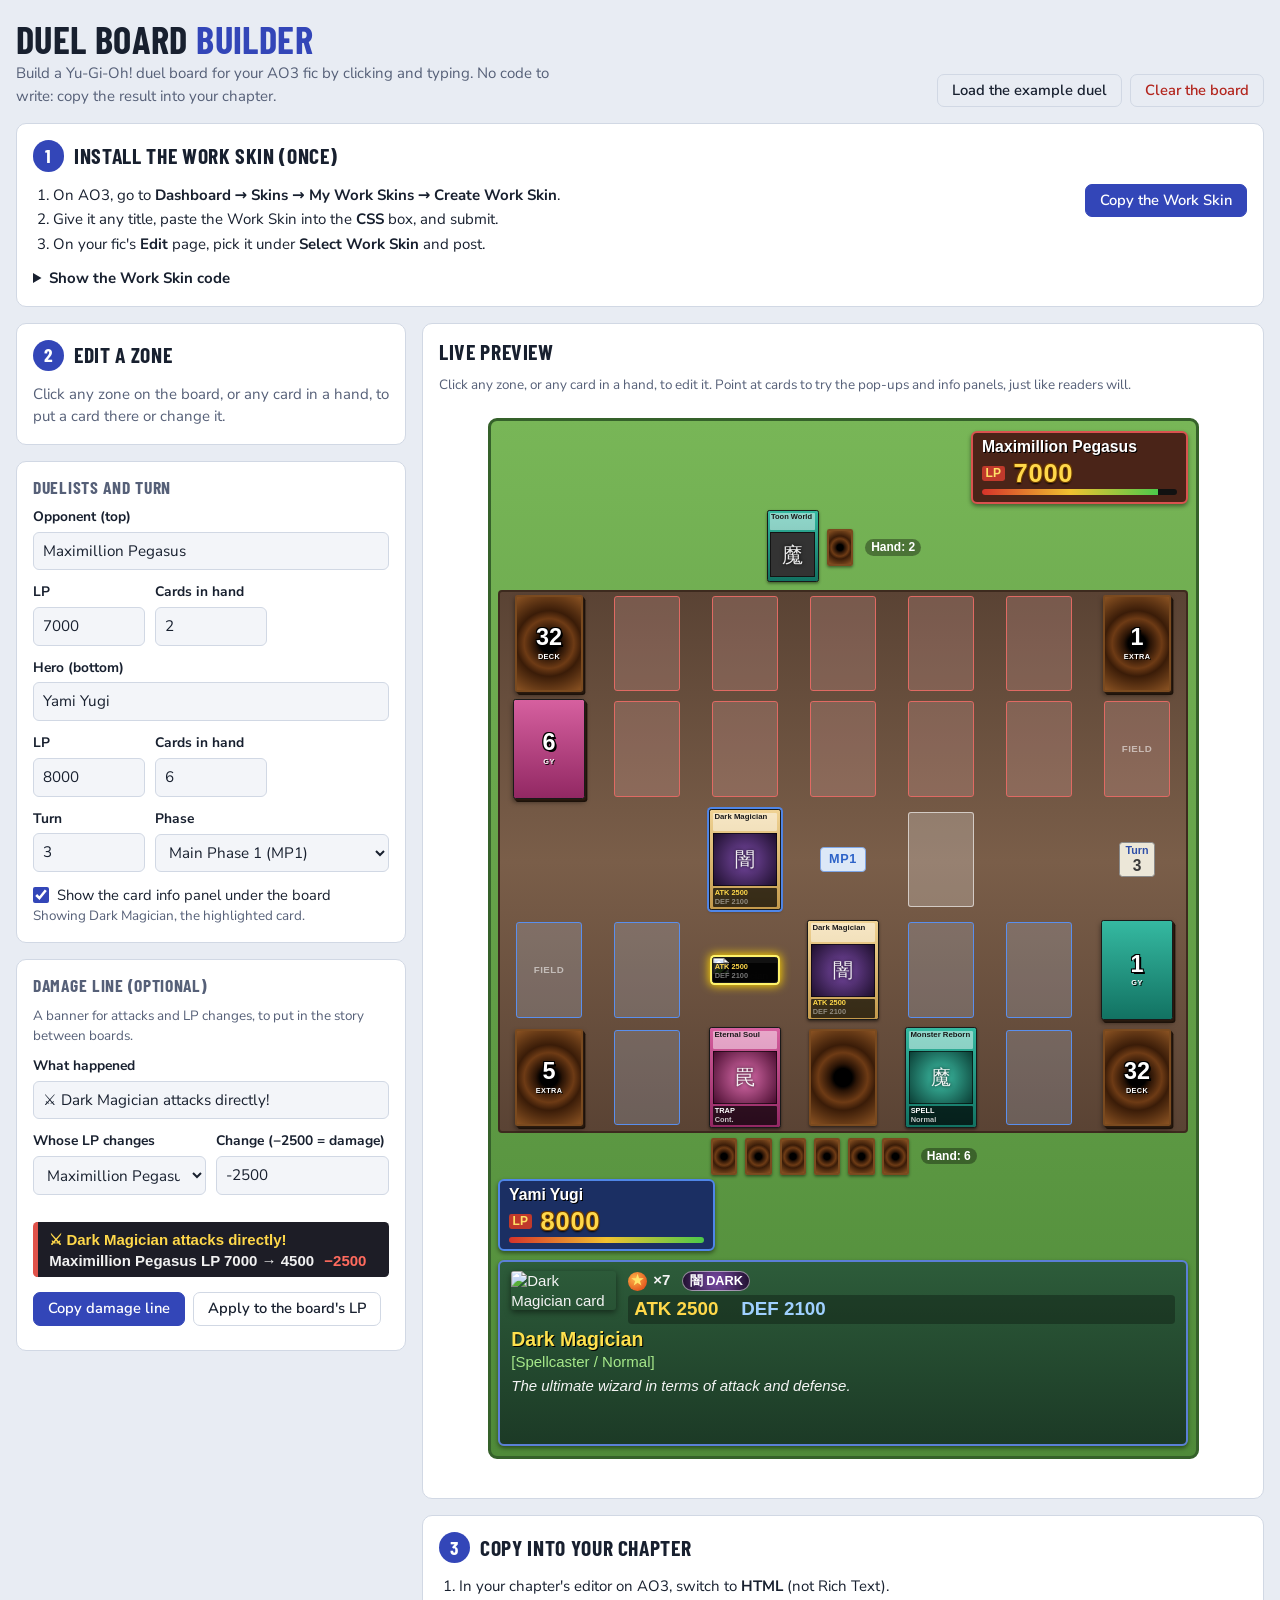
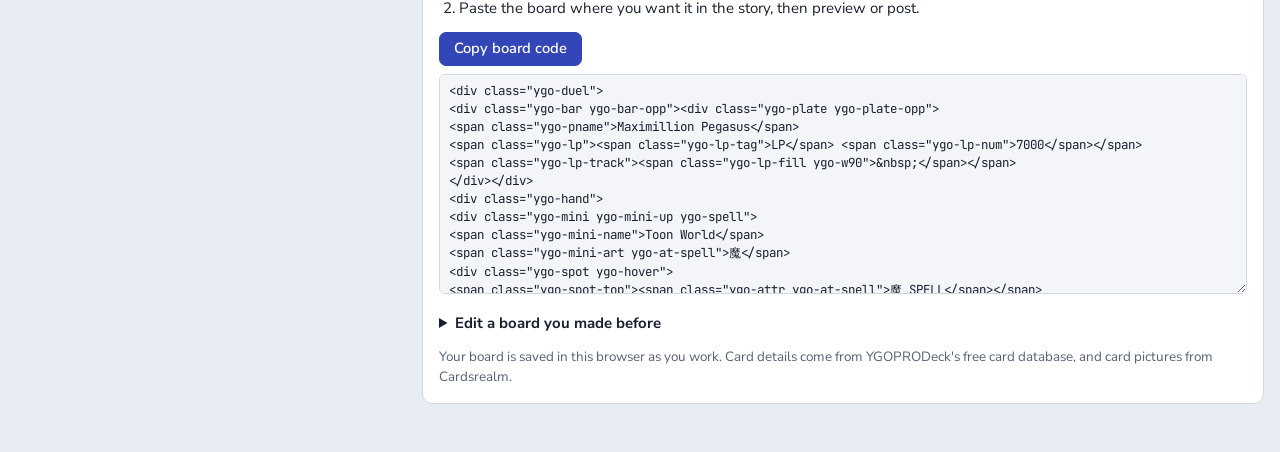
==== commit 951602c5: "Add Cardsrealm pictures, pile card lists and sideways Defense cards - Look up now fills in each card" ====
--- a/index.html
+++ b/index.html
@@ -217,6 +217,24 @@
 .pic-row { display: grid; grid-template-columns: minmax(0, 1fr) auto; gap: 10px; align-items: start; }
 .pic-row img { width: 56px; height: auto; border-radius: 3px; border: 1px solid var(--line); }
 
+.gy-list { display: grid; gap: 4px; margin: 0 0 8px; padding: 0; list-style: none; }
+.gy-row {
+  display: grid;
+  grid-template-columns: 30px minmax(0, 1fr) auto;
+  gap: 8px;
+  align-items: center;
+  padding: 4px 6px;
+  border: 1px solid var(--line);
+  border-radius: 6px;
+  background: var(--panel-2);
+  font-size: 0.9rem;
+}
+.gy-row img, .gy-row .gy-swatch { display: block; width: 30px; height: 44px; border-radius: 2px; object-fit: cover; }
+.gy-row .gy-name { overflow: hidden; text-overflow: ellipsis; white-space: nowrap; }
+.gy-row .gy-name small { display: block; color: var(--muted); font-size: 0.78rem; }
+.gy-row .gy-btns { display: flex; gap: 2px; }
+.gy-row .gy-btns button { padding: 3px 8px; }
+
 /* ---------- Preview ---------- */
 .board-panel .hint { margin-bottom: 8px; }
 .preview { min-width: 0; }
@@ -604,13 +622,26 @@
    6. DEFENSE POSITION AND FACE-DOWN CARDS
    ===================================================================== */
 
-/* Add ygo-def to a card to lay it sideways (Defense Position):
-   the box becomes wide and short, the picture moves to the left half,
-   and the stats move to the right half. DEF turns bright, ATK fades. */
-.ygo-def { max-width: 9.6em; height: 6.6em; }                 /* width and height swapped */
-.ygo-def .ygo-cname { height: 1.1em; white-space: nowrap; }   /* name on one line only */
-.ygo-def .ygo-art { float: left; width: 45%; height: 1.9em; line-height: 1.9em; }  /* "float: left" = sit on the left, let the next part sit beside it */
-.ygo-def .ygo-stats { margin: 0.6em 0 0 50%; }                /* start halfway across, beside the picture */
+/* Add ygo-def to a card to lay it sideways (Defense Position).
+   The box is as wide as its zone, and its height comes from the bottom
+   padding: a percentage of the zone's width, so the box always has a
+   sideways card's shape (68.75% = 6.6 ÷ 9.6), even in the narrow zones
+   of a phone screen. Inside, top to bottom: the name on one line, DEF
+   (bright), ATK (faded), then the picture box. A small card cuts off its
+   bottom first, so the parts that matter most come first.
+   "display: flex" is what lets the parts be put in a new order. */
+.ygo-def {
+  display: flex;
+  flex-direction: column;
+  max-width: none;                  /* as wide as the zone */
+  height: 0;                        /* no height of its own... */
+  padding: 0.2em 0.2em 68.75%;      /* ...it all comes from this bottom padding */
+}
+.ygo-def > p { display: contents; } /* in case AO3 wraps the parts in a paragraph */
+.ygo-def .ygo-cname, .ygo-def .ygo-stats, .ygo-def .ygo-art { flex-shrink: 0; }  /* keep their size although the box has no height */
+.ygo-def .ygo-cname { height: 1.1em; white-space: nowrap; text-overflow: ellipsis; }  /* name on one line; "…" if too long */
+.ygo-def .ygo-stats { order: 1; display: flex; flex-direction: column-reverse; margin-top: 0.15em; }  /* right under the name, DEF above ATK */
+.ygo-def .ygo-art { order: 2; height: 1.3em; margin: 0.1em 0 0; font-size: 1.6em; line-height: 1.3em; }  /* last, so it's the part a small card cuts off */
 .ygo-def .ygo-a { color: rgba(255, 255, 255, 0.45); }
 .ygo-def .ygo-d { color: #9fd0ff; }
 
@@ -628,8 +659,9 @@
   background: radial-gradient(circle, #000 0, #000 16%, #2a1406 24%, #6e3b15 44%, #3a1c08 58%, #8a5222 100%);
   border: 0.3em solid #7a4a1f;
 }
-/* Face-down AND sideways = a set monster in Defense Position. */
-.ygo-back.ygo-def { height: 6.5em; }
+/* Face-down AND sideways = a set monster in Defense Position: just the
+   card back, in the same sideways shape. */
+.ygo-back.ygo-def { height: 0; padding: 0 0 68.75%; }
 /* Face-down in hand: same back, thinner border to suit the tiny size. */
 .ygo-mini.ygo-back { height: 2.2em; border-width: 0.15em; }
 
@@ -886,6 +918,10 @@
 .ygo-card:hover .ygo-pop { display: block; }
 /* The picture fills the pop-up's width; height follows automatically. */
 .ygo-pop img { display: block; width: 100%; height: auto; }
+/* Pop-ups never cover words. The info panels (sections 11 and 14) are
+   drawn above them, so a picture that runs into a panel slides underneath
+   it. "position: relative" is what lets z-index work on the panel. */
+.ygo-spot { position: relative; z-index: 11; }
 
 /* B) A real card picture on the field. The card box loses its frame and
    takes the picture's own height, and the ATK/DEF strip is pulled up
@@ -895,6 +931,16 @@
 .ygo-pic { height: auto; padding: 0; background: #111; }
 .ygo-pic img { display: block; width: 100%; height: auto; }
 .ygo-pic .ygo-stats { position: relative; margin-top: -2.6em; border-radius: 0; background: rgba(0, 0, 0, 0.8); }
+/* A real card picture in Defense Position (ygo-pic and ygo-def together):
+   the picture itself is turned on its side, like a set monster in the
+   game, with only the DEF strip over its bottom edge. The picture is
+   made as wide as the sideways box is tall, moved so its centre sits on
+   the box's centre, then turned a quarter-turn to the left.
+   ("> img" = only the card's own picture, not the pop-up's.) */
+.ygo-def.ygo-pic { display: block; height: 0; padding: 0 0 68.75%; }
+.ygo-def.ygo-pic > img { width: 68.75%; margin: -15.625% 0 0 15.625%; transform: rotate(270deg); }
+.ygo-def.ygo-pic .ygo-stats { display: block; margin-top: -15.625%; top: -1.15em; }  /* pulled up from under the picture */
+.ygo-def.ygo-pic .ygo-a { display: none; }
 
 /* C) The picture in the info panel sits on the left; the text flows on its right. */
 .ygo-spot { overflow: hidden; }     /* makes the panel tall enough to fit the picture */
@@ -932,7 +978,7 @@
   bottom: 0.7em;                    /*    plus the default panel's 0.2em bottom margin */
   margin: 0;
   min-height: 13em;                 /* a bit taller than the default panel, so none of it peeks out above */
-  z-index: 9;                       /* above the default panel (pop-ups are 10, so they stay on top) */
+  z-index: 12;                      /* above the default panel (11) and the pop-ups (10) */
   font-size: 1.54em;                /* the field shrinks text to 0.65em; this undoes it (1 ÷ 0.65) */
   border-color: #ffd84a;            /* gold edge, so it's clear this is the pointed-at card */
 }
@@ -1008,8 +1054,71 @@
 /* The field shrinks text to 0.65em and the pop-up is sized for that, so
    match it here; and drop the pop-up just below the hand. */
 .ygo-hand .ygo-pop { font-size: 0.65em; margin-top: 0.8em; }
+/* Your own hand sits just above the info panel, so its pop-ups open
+   UPWARD, over your side of the field, instead of down over the panel.
+   ".ygo-scroll ~ .ygo-hand" means "a hand that comes after the field".
+   The lift is the card's height (6.8em) + the picture's (30.2em) + a gap.
+   On a phone the picture is smaller (max-width 45% in section 13), so it
+   just floats a little higher. */
+.ygo-scroll ~ .ygo-hand .ygo-pop { margin-top: -37.6em; }
 /* Hands aren't shrunk, so the info panel needs no size correction. */
 .ygo-hand .ygo-hover { font-size: 1em; }
+
+/* =====================================================================
+   16. GRAVEYARD AND EXTRA DECK LISTS (optional)
+   Lets readers see the cards in a Graveyard or an Extra Deck. Pointing
+   at (or tapping) the pile shows its cards over the info panel, the same
+   way a hover info panel does (section 14). Put this inside the pile,
+   after its "GY" or "Extra" label (for a Graveyard, newest card first):
+     <div class="ygo-spot ygo-hover ygo-gy">
+     <span class="ygo-spot-name">Yugi’s Graveyard</span>
+     <span class="ygo-spot-type">[2 cards, newest first]</span>
+     <span class="ygo-gy-list">
+     <span class="ygo-gy-card ygo-spell"><img src="LINK" alt="Pot of Greed" width="44"><span class="ygo-gy-name">Pot of Greed</span></span>
+     <span class="ygo-gy-card ygo-trap ygo-gy-text"><span class="ygo-gy-name">Mirror Force</span></span>
+     </span>
+     </div>
+   Each card is a small tile in its frame colour (ygo-spell, ygo-trap...):
+   its picture with the name underneath or, with ygo-gy-text and no
+   picture, just its name. An Extra Deck list works the same way: change
+   the title to "Yugi’s Extra Deck" and list the cards readers know about.
+   ===================================================================== */
+/* A big list scrolls inside the panel instead of growing past the
+   top of the board and over the story. */
+.ygo-gy { max-height: 36em; overflow: auto; }
+/* AO3 wraps the cards in a paragraph; this keeps them in rows. */
+.ygo-gy-list p { display: inline; }
+.ygo-gy-list { display: block; margin-top: 0.45em; }
+.ygo-gy-card {
+  display: inline-block;            /* side by side, wrapping onto a new row when full */
+  width: 4.6em;
+  margin: 0 0.3em 0.4em 0;
+  padding: 0.15em;
+  vertical-align: top;
+  border: 1px solid #1a1a1a;
+  border-radius: 0.2em;
+  box-shadow: 0 0.1em 0.25em rgba(0, 0, 0, 0.5);
+}
+.ygo-gy-card img { display: block; width: 100%; height: auto; }
+/* The name under the picture: small, three lines at most. */
+.ygo-gy-name {
+  display: block;
+  height: 3.45em;
+  overflow: hidden;
+  margin-top: 0.15em;
+  padding: 0 0.15em;
+  background: rgba(255, 255, 255, 0.55);
+  border-radius: 0.1em;
+  color: #1a1a1a;
+  font-size: 0.62em;
+  font-style: normal;
+  font-weight: bold;
+  line-height: 1.15;
+}
+/* On dark frames (Xyz, Link) the name strip goes dark, with light text. */
+.ygo-gy-card.ygo-xyz .ygo-gy-name, .ygo-gy-card.ygo-link .ygo-gy-name { background: rgba(0, 0, 0, 0.4); color: #f1f1f1; }
+/* No picture: the name fills a tile as tall as a picture tile. */
+.ygo-gy-text .ygo-gy-name { height: 14.3em; margin-top: 0; }
 </script>
 
 <div class="page">
@@ -1120,7 +1229,7 @@
           <span class="hint" id="load-status" aria-live="polite"></span>
         </div>
       </details>
-      <p class="hint" style="margin-top:12px">Your board is saved in this browser as you work. Card details come from YGOPRODeck's free card database.</p>
+      <p class="hint" style="margin-top:12px">Your board is saved in this browser as you work. Card details come from YGOPRODeck's free card database, and card pictures from Cardsrealm.</p>
     </section>
   </div>
 </div>
@@ -1151,6 +1260,8 @@
   var ROW_CLASS = ["ygo-opp", "ygo-opp", "ygo-mid", "ygo-me", "ygo-me"];
   var PILES = ["deck", "extra", "gy"];
   var PILE_LABEL = { deck: "Deck", extra: "Extra", gy: "GY" };
+  /* Piles whose cards can be listed for readers (section 16 of the Work Skin). */
+  var LISTED = ["gy", "extra"];
   var ROLE_NAME = { deck: "Deck", extra: "Extra Deck", gy: "Graveyard", st: "Spell & Trap Zone", mon: "Monster Zone", field: "Field Zone", emz: "Extra Monster Zone" };
   var roleAt = function (k) { var p = k.split("-"); return LAYOUT[+p[0]][+p[1]]; };
   var ownerOfRow = function (r) { return r < 2 ? "opp" : r > 2 ? "me" : null; };
@@ -1187,6 +1298,19 @@
     s.turn = 3; s.phase = "MP1";
     s.zones["0-0"] = { count: 32, top: "back" }; s.zones["0-6"] = { count: 1, top: "back" }; s.zones["1-0"] = { count: 6, top: "trap" };
     s.zones["3-6"] = { count: 1, top: "spell" }; s.zones["4-0"] = { count: 5, top: "back" }; s.zones["4-6"] = { count: 32, top: "back" };
+    var CR = "https://cdn.cardsrealm.com/images/cartas/";
+    s.zones["1-0"].list = [
+      { name: "Mirror Force", frame: "trap", img: CR + "ys15-saber-force-starter-deck/en/med/mirror-force-end16.png?2975" },
+      { name: "Toon Summoned Skull", frame: "effect", img: CR + "db1-dark-beginning-1/en/med/toon-summoned-skull-en040.png?572" },
+      { name: "Dragon Capture Jar", frame: "trap", img: CR + "db1-dark-beginning-1/en/med/dragon-capture-jar-en111.png?7924" },
+      { name: "Toon Mermaid", frame: "effect", img: CR + "db1-dark-beginning-1/en/med/toon-mermaid-en039.png?6261" },
+      { name: "Toon Table of Contents", frame: "spell", img: CR + "db2-dark-beginning-2/en/med/toon-table-of-contents-en121.png?5115" },
+      { name: "Manga Ryu-Ran", frame: "effect", img: CR + "db1-dark-beginning-1/en/med/manga-ryu-ran-en038.png?6801" }];
+    s.zones["4-0"].list = [
+      { name: "Dark Paladin", frame: "fusion", img: CR + "dr1-dark-revelation-volume-1/en/med/dark-paladin-en160.png?8827" },
+      { name: "Dark Magician Girl the Dragon Knight", frame: "fusion", img: CR + "drlg-dragons-of-legend/en/med/dark-magician-girl-the-dragon-knight-en004.png?233" }];
+    s.zones["0-6"].list = [{ name: "Thousand-Eyes Restrict", frame: "fusion", img: CR + "db1-dark-beginning-1/en/med/thousand-eyes-restrict-en195.png?1507" }];
+    s.zones["3-6"].list = [{ name: "Pot of Greed", frame: "spell", img: CR + "bp02-battle-pack-2-war-of-the-giants/en/med/pot-of-greed-en129.png?2521" }];
     var img = "https://cdn.cardsrealm.com/images/cartas/ct13-2016-mega-tins/en/med/dark-magician-en003.png";
     var dm = function (extra) {
       return Object.assign(newCard("mon"), { name: "Dark Magician", frame: "normal", attr: "dark", level: 7, atk: "2500", def: "2100",
@@ -1276,7 +1400,7 @@
     var monZone = role === "mon" || role === "emz";
     if (c.faceDown) return '<div class="ygo-card ygo-back' + (monZone && isMonster(c) ? " ygo-def" : "") + '">&nbsp;</div>';
     var def = monZone && isMonster(c) && c.frame !== "link" && c.pos === "def";
-    var pic = c.usePic && c.img && !def;
+    var pic = c.usePic && c.img;
     var cls = ["ygo-card", "ygo-" + c.frame];
     if (pic) cls.push("ygo-pic");
     if (def) cls.push("ygo-def");
@@ -1292,14 +1416,34 @@
     L.push("</div>");
     return L.join("\n");
   }
+  /* A pile's card list: a hover panel inside the Graveyard or Extra Deck pile, so pointing
+     at (or tapping) the pile shows the cards in it. A Graveyard lists its newest card first. */
+  function gyPanelHTML(list, count, owner, role) {
+    var L = ['<div class="ygo-spot ygo-hover ygo-gy">',
+      '<span class="ygo-spot-name">' + esc(owner) + "’s " + ROLE_NAME[role] + "</span>",
+      '<span class="ygo-spot-type">[' + count + (count === 1 ? " card" : " cards") +
+        (count > list.length ? ", " + list.length + " shown" : "") + (role === "gy" && list.length > 1 ? ", newest first" : "") + "]</span>",
+      '<span class="ygo-gy-list">'];
+    list.forEach(function (it) {
+      var name = esc(it.name || "?");
+      L.push('<span class="ygo-gy-card ygo-' + (it.frame || "normal") + (it.img ? "" : " ygo-gy-text") + '">' +
+        (it.img ? '<img src="' + esc(it.img) + '" alt="' + name + '" width="44">' : "") +
+        '<span class="ygo-gy-name">' + name + "</span></span>");
+    });
+    L.push("</span>", "</div>");
+    return L.join("\n");
+  }
   function cellHTML(s, r, c, preview, sel) {
     var role = LAYOUT[r][c], k = r + "-" + c, inner, z = s.zones[k];
     if (role === "blank") inner = "&nbsp;";
     else if (role === "phase") inner = '<span class="ygo-phase">' + esc(s.phase) + "</span>";
     else if (role === "turn") inner = '<span class="ygo-turn"><span class="ygo-turn-l">Turn</span> <span class="ygo-turn-n">' + s.turn + "</span></span>";
     else if (PILES.indexOf(role) >= 0) {
-      inner = z.count > 0
-        ? '<div class="ygo-card ' + (z.top === "back" ? "ygo-back" : "ygo-" + z.top) + ' ygo-pile"><span class="ygo-count">' + z.count + '</span> <span class="ygo-plabel">' + PILE_LABEL[role] + "</span></div>"
+      var list = LISTED.indexOf(role) >= 0 && z.list || [], count = Math.max(z.count, list.length);
+      var top = role === "gy" && list.length ? list[0].frame : z.top; /* the Extra Deck stays face-down */
+      inner = count > 0
+        ? '<div class="ygo-card ' + (top === "back" ? "ygo-back" : "ygo-" + top) + ' ygo-pile"><span class="ygo-count">' + count + '</span> <span class="ygo-plabel">' + PILE_LABEL[role] + "</span>" +
+          (list.length ? "\n" + gyPanelHTML(list, count, s[ownerOfRow(r)].name, role) + "\n" : "") + "</div>"
         : '<div class="ygo-zone">' + PILE_LABEL[role] + "</div>";
     } else {
       inner = z.kind === "card" ? cardHTML(z.card, role) : '<div class="ygo-zone">' + (role === "field" ? "Field" : "&nbsp;") + "</div>";
@@ -1319,7 +1463,12 @@
     ["opp", "me"].forEach(function (side) { s[side].cards.forEach(fn); });
   }
   function glowCard(s) { var g = null; eachCard(s, function (c) { if (c.glow && !g) g = c; }); return g; }
-  function anyHover(s) { var h = false; eachCard(s, function (c) { if (c.hover && !c.glow) h = true; }); return h; }
+  function anyHover(s) {
+    var h = false; eachCard(s, function (c) { if (c.hover && !c.glow) h = true; });
+    /* A pile's card list is a hover panel too. */
+    Object.keys(s.zones).forEach(function (k) { if (LISTED.indexOf(roleAt(k)) >= 0 && s.zones[k].list && s.zones[k].list.length) h = true; });
+    return h;
+  }
 
   function boardHTML(s, preview, sel) {
     var L = ['<div class="ygo-duel">', plateHTML(s.opp, "opp"), handHTML(s.opp, "opp", preview, sel), '<div class="ygo-scroll"><table class="ygo-field">'];
@@ -1440,6 +1589,10 @@
           var p = td.querySelector(".ygo-pile");
           s.zones[k] = p ? { count: clampInt(txt(p.querySelector(".ygo-count")), 0, 99), top: p.classList.contains("ygo-back") ? "back" : frameOf(p) || "normal" }
             : { count: 0, top: role === "gy" ? "normal" : "back" };
+          if (p && LISTED.indexOf(role) >= 0) s.zones[k].list = Array.prototype.map.call(p.querySelectorAll(".ygo-gy-card"), function (el) {
+            var im = el.querySelector("img");
+            return { name: txt(el.querySelector(".ygo-gy-name")) || (im ? im.getAttribute("alt") || "" : ""), frame: frameOf(el) || "normal", img: im ? im.getAttribute("src") || "" : "" };
+          });
           continue;
         }
         var card = td.querySelector(".ygo-card");
@@ -1522,15 +1675,97 @@
     return who + "’s " + ROLE_NAME[role] + (role === "st" || role === "mon" ? " " + c : "");
   }
 
+  /* ---------- Graveyard list editor ---------- */
+  var gyDraft = "";
+  function gyRowsHTML(z) {
+    var list = z.list || [], isGY = roleAt(sel) === "gy";
+    if (!list.length) return '<li class="hint">No cards listed yet. Add one below.</li>';
+    var label = {}; FRAMES.forEach(function (f) { label[f[0]] = f[1]; });
+    return list.map(function (it, i) {
+      return '<li class="gy-row">' +
+        (it.img ? '<img src="' + esc(it.img) + '" alt="">' : '<span class="gy-swatch ygo-' + esc(it.frame) + '"></span>') +
+        '<span class="gy-name">' + esc(it.name || "?") + "<small>" + esc(label[it.frame] || "") + (i === 0 && isGY ? " · on top" : "") + "</small></span>" +
+        '<span class="gy-btns">' +
+        '<button type="button" class="btn-ghost" data-gy="up" data-i="' + i + '" aria-label="Move ' + esc(it.name) + ' up"' + (i === 0 ? " disabled" : "") + ">↑</button>" +
+        '<button type="button" class="btn-ghost" data-gy="down" data-i="' + i + '" aria-label="Move ' + esc(it.name) + ' down"' + (i === list.length - 1 ? " disabled" : "") + ">↓</button>" +
+        '<button type="button" class="btn-ghost danger" data-gy="del" data-i="' + i + '" aria-label="Remove ' + esc(it.name) + '">✕</button>' +
+        "</span></li>";
+    }).join("");
+  }
+  /* The selected Graveyard or Extra Deck, when one is selected. */
+  function gyZone() { var t = target(); return t && !t.hand && LISTED.indexOf(t.role) >= 0 ? t.z : null; }
+  function refreshGY(z) {
+    render();
+    if (gyZone() !== z) return;
+    var ul = $("#gy-list"); if (ul) ul.innerHTML = gyRowsHTML(z);
+    var n = $("#f-count"); if (n) { n.min = (z.list || []).length; n.value = Math.max(z.count, (z.list || []).length); }
+  }
+  /* Keeps the pile's number in step with the list. While every card is listed, the number
+     follows the list. If the pile holds more than is listed, a newly added card is taken to
+     be one of the unlisted ones, so the number only grows once the list catches up.
+     before = the list's length before the change. */
+  function gyCount(z, before) {
+    var n = z.list.length;
+    if (before == null) before = n - 1;
+    z.count = z.count <= before ? n : Math.max(z.count, n);
+  }
+  function setGYMsg(z, msg) { if (gyZone() !== z) return; lookupMsg = msg; var out = $("#lookup-out"); if (out) out.innerHTML = msg; }
+  /* Puts a card on top of the selected Graveyard, then fetches its picture. */
+  function addToGY(name, frame) {
+    var z = gyZone(); if (!z || !name) return;
+    if (!z.list) z.list = [];
+    var it = { name: name, frame: frame || "normal", img: "" };
+    z.list.unshift(it);
+    gyCount(z);
+    gyDraft = "";
+    var hadTop = !!$("#f-top");
+    lookupMsg = '<p class="hint ok">✓ Added ' + esc(name) + ". Getting its picture from Cardsrealm…</p>";
+    if (hadTop) renderEditor(); else { setGYMsg(z, lookupMsg); $("#gy-name").value = ""; }
+    refreshGY(z);
+    if ($("#gy-name")) $("#gy-name").focus();
+    var added = "✓ Added " + esc(name) + ".";
+    getPicture(name).then(function (src) {
+      if (src) it.img = src;
+      refreshGY(z);
+      setGYMsg(z, src ? '<p class="hint ok">' + added + " Picture from Cardsrealm.</p>" : '<p class="hint">' + added + " Cardsrealm has no picture of this card, so it shows as a coloured box.</p>");
+    }, function () {
+      setTimeout(function () {
+        setGYMsg(z, '<p class="hint bad">' + added + " Couldn’t get its picture from Cardsrealm, so it shows as a coloured box. " +
+          (blocked.connect ? BLOCKED_TIP : "Remove it and add it again in a moment to retry.") + "</p>");
+      }, 150);
+    });
+  }
+  function moveGY(act, i) {
+    var z = gyZone(); if (!z || !z.list || !z.list[i]) return;
+    var L = z.list;
+    if (act === "del") { L.splice(i, 1); gyCount(z, L.length + 1); lookupMsg = ""; }
+    else { var j = i + (act === "up" ? -1 : 1); if (j < 0 || j >= L.length) return; var m = L[i]; L[i] = L[j]; L[j] = m; }
+    if (!L.length) { if (roleAt(sel) === "gy") z.top = "normal"; renderEditor(); render(); return; } /* bring back the "Card on top" menu */
+    refreshGY(z); setGYMsg(z, lookupMsg);
+    var b = document.querySelector('[data-gy="' + act + '"][data-i="' + Math.max(0, Math.min(L.length - 1, act === "up" ? i - 1 : act === "down" ? i + 1 : i)) + '"]');
+    if (b && !b.disabled) b.focus();
+  }
+
   function editorHTML() {
     var t = target();
     if (!t) return '<p class="empty-note">Click any zone on the board, or any card in a hand, to put a card there or change it.</p>';
     var role = t.role, z = t.z, h = '<p class="zone-title">' + esc(zoneTitle(sel)) + "</p>";
     if (!t.hand && PILES.indexOf(role) >= 0) {
-      h += '<div class="field"><label for="f-count">Cards in this pile</label><input type="number" id="f-count" min="0" max="99" data-f="count" value="' + z.count + '"></div>';
-      if (role === "gy") h += '<div class="field"><label for="f-top">Card on top</label><select id="f-top" data-f="top" data-struct>' +
+      var listed = LISTED.indexOf(role) >= 0 && z.list ? z.list.length : 0;
+      h += '<div class="field"><label for="f-count">Cards in this pile</label><input type="number" id="f-count" min="' + listed + '" max="99" data-f="count" value="' + Math.max(z.count, listed) + '"></div>';
+      if (LISTED.indexOf(role) < 0) return h + '<p class="hint">At 0 the zone shows as empty.</p>';
+      var gy = role === "gy";
+      if (gy && !listed) h += '<div class="field"><label for="f-top">Card on top</label><select id="f-top" data-f="top" data-struct>' +
         opt(FRAMES.filter(function (f) { return f[0] !== "token"; }), z.top) + "</select></div>";
-      return h + '<p class="hint">At 0 the zone shows as empty.</p>';
+      h += '<div class="field"><span class="legend">' + (gy ? "Cards in the Graveyard (newest first)" : "Cards in the Extra Deck") + "</span>" +
+        '<ul class="gy-list" id="gy-list">' + gyRowsHTML(z) + "</ul>" +
+        '<label for="gy-name">Add a card</label><div class="inline"><input type="text" id="gy-name" autocomplete="off" placeholder="Card name" value="' + esc(gyDraft) + '">' +
+        '<button type="button" class="btn" id="lookup-btn">Look up</button></div>' +
+        '<div class="lookup-out" id="lookup-out" aria-live="polite">' + lookupMsg + "</div>" +
+        '<p class="hint">' + (gy
+          ? "Readers see this list, with each card’s picture, when they point at or tap the Graveyard. A new card goes on top. You don’t have to list every card: the pile can hold more than you list."
+          : "Readers see this list, with each card’s picture, when they point at or tap the Extra Deck. List only the cards readers should know about: the rest stay secret, and the pile still shows the full number.") + "</p></div>";
+      return h;
     }
     if (!t.hand) {
       h += '<div class="field"><span class="legend">What’s here</span>' + seg("f-kind", "kind", [["empty", "Nothing"], ["card", "A card"]], z.kind) + "</div>";
@@ -1540,7 +1775,7 @@
     h += '<div class="field"><label for="f-name">Card name</label><div class="inline"><input type="text" id="f-name" data-f="name" autocomplete="off" value="' + esc(c.name) + '">' +
       '<button type="button" class="btn" id="lookup-btn">Look up</button></div>' +
       '<div class="lookup-out" id="lookup-out" aria-live="polite">' + lookupMsg + "</div>" +
-      '<p class="hint">Look up fills in everything except the picture. You can change any detail after.</p></div>';
+      '<p class="hint">Look up fills in the card’s details and its picture. You can change any of it after.</p></div>';
     h += '<div class="checks">' + (t.hand
       ? check("f-revealed", "revealed", c.revealed, "Face-up (revealed): readers can see this card") +
         (c.revealed ? "" : '<p class="hint">Readers only see a card back. Anything you fill in below stays hidden until you reveal it.</p>')
@@ -1563,10 +1798,10 @@
     h += '<div class="field"><label for="f-img">Picture link</label><div class="pic-row"><div style="display:grid;gap:4px;min-width:0">' +
       '<input type="url" id="f-img" data-f="img" placeholder="https://i.imgur.com/abc123.png" value="' + esc(c.img) + '">' +
       '<p class="hint" id="img-status"></p></div><img id="img-thumb" alt="" hidden></div>' +
-      '<p class="hint">Upload the card picture to an image host and paste its direct link (it usually ends in .png or .jpg).</p></div>';
+      '<p class="hint">Look up fills this in from Cardsrealm. To use a different picture, paste its direct link (it usually ends in .png or .jpg).</p></div>';
     var noImg = !c.img;
     h += '<div class="checks">' +
-      check("f-usepic", "usePic", c.usePic, (t.hand ? "Show the picture in the hand" : "Show the picture on the field") + " instead of the drawn card" + (c.pos === "def" && mon && monZone ? " (only in Attack Position)" : ""), noImg) +
+      check("f-usepic", "usePic", c.usePic, (t.hand ? "Show the picture in the hand" : "Show the picture on the field") + " instead of the drawn card", noImg) +
       check("f-pop", "pop", c.pop, "Pop up the picture when a reader points at the card", noImg) +
       check("f-hover", "hover", c.hover, "Swap the info panel to this card when pointed at") +
       check("f-glow", "glow", c.glow, "Highlight this card (golden glow; the info panel shows it)") + "</div>";
@@ -1641,10 +1876,14 @@
       sel = null; lookupMsg = ""; fillSideInputs(); render(); renderEditor();
       return;
     }
+    if (e.target.id === "gy-add-raw") { addToGY(e.target.dataset.name, "normal"); return; }
+    var gb = e.target.closest("[data-gy]");
+    if (gb) { moveGY(gb.dataset.gy, +gb.dataset.i); return; }
     var res = e.target.closest(".result");
     if (res) applyResult(lastResults[+res.dataset.i]);
   });
-  editor.addEventListener("keydown", function (e) { if (e.key === "Enter" && e.target.id === "f-name") { e.preventDefault(); doLookup(); } });
+  editor.addEventListener("keydown", function (e) { if (e.key === "Enter" && (e.target.id === "f-name" || e.target.id === "gy-name")) { e.preventDefault(); doLookup(); } });
+  editor.addEventListener("input", function (e) { if (e.target.id === "gy-name") gyDraft = e.target.value; });
 
   /* ---------- Picture link checks ---------- */
   function linkHint(url) {
@@ -1697,14 +1936,20 @@
 
   /* ---------- Card lookup (YGOPRODeck) ---------- */
   function doLookup() {
-    var q = ($("#f-name").value || "").trim(), out = $("#lookup-out");
+    var gy = !!gyZone(), inp = $(gy ? "#gy-name" : "#f-name");
+    var q = (inp.value || "").trim(), out = $("#lookup-out");
     if (q.length < 2) { lookupMsg = '<p class="hint bad">Type at least 2 letters of the card’s name first.</p>'; out.innerHTML = lookupMsg; return; }
     out.innerHTML = '<p class="hint">Searching…</p>';
+    /* Without the database, a Graveyard card can still go in by the name as typed. */
+    var addRaw = gy ? ' <button type="button" class="btn-ghost" id="gy-add-raw" data-name="' + esc(q) + '">Add “' + esc(q) + '” anyway</button>' : "";
     fetch("https://db.ygoprodeck.com/api/v7/cardinfo.php?fname=" + encodeURIComponent(q) + "&num=10&offset=0")
       .then(function (r) { return r.json().then(function (j) { return { ok: r.ok, j: j }; }); })
       .then(function (res) {
         var data = res.ok && res.j && res.j.data || [];
-        if (!data.length) { lookupMsg = '<p class="hint bad">No card found matching “' + esc(q) + '”. Check the spelling, or fill in the details yourself.</p>'; }
+        if (!data.length) {
+          lookupMsg = '<p class="hint bad">No card found matching “' + esc(q) + '”. Check the spelling' +
+            (gy ? ", or add it as typed.</p>" + addRaw : ", or fill in the details yourself.</p>");
+        }
         else {
           data.sort(function (a, b) { return (b.name.toLowerCase() === q.toLowerCase()) - (a.name.toLowerCase() === q.toLowerCase()); });
           lastResults = data;
@@ -1721,16 +1966,21 @@
             ? "Look up can’t reach the card database from here. " + BLOCKED_TIP
             : navigator.onLine === false
               ? "You seem to be offline. Reconnect and try again, or fill in the details yourself."
-              : "Couldn’t reach the card database. Try again in a moment, or fill in the details yourself. If it keeps failing, a browser extension (like an ad blocker) may be blocking db.ygoprodeck.com.") + "</p>";
+              : "Couldn’t reach the card database. Try again in a moment, or fill in the details yourself. If it keeps failing, a browser extension (like an ad blocker) may be blocking db.ygoprodeck.com.") + "</p>" + addRaw;
           if ($("#lookup-out")) $("#lookup-out").innerHTML = lookupMsg;
         }, 150);
       });
   }
-  function applyResult(d) {
-    var c = cur(); if (!c || !d) return;
+  function frameOfResult(d) {
     var ft = String(d.frameType || "effect").replace("_pendulum", "");
     if (ft === "skill") ft = "effect";
-    if (FRAME_IDS.indexOf(ft) < 0) ft = "effect";
+    return FRAME_IDS.indexOf(ft) < 0 ? "effect" : ft;
+  }
+  function applyResult(d) {
+    if (d && gyZone()) { addToGY(d.name, frameOfResult(d)); return; }
+    var c = cur(); if (!c || !d) return;
+    c.img = ""; /* the old picture may belong to another card; fetchPicture fills in the new one */
+    var ft = frameOfResult(d);
     c.name = d.name; c.frame = ft;
     if (isMonster(c)) {
       c.attr = String(d.attribute || "dark").toLowerCase();
@@ -1746,10 +1996,54 @@
     var text = String(d.desc || "").replace(/\r?\n/g, " ");
     if (ft === "normal") text = text.replace(/^''|''$/g, "");
     c.text = text;
-    var img = d.card_images && d.card_images[0] && d.card_images[0].image_url;
-    lookupMsg = '<p class="hint ok">✓ Filled in ' + esc(d.name) + "." +
-      (img ? ' For its picture, <a href="' + esc(img) + '" target="_blank" rel="noopener">open the card picture</a>, save it, upload it to your image host, and paste your link below.' : "") + "</p>";
+    lookupMsg = '<p class="hint ok">✓ Filled in ' + esc(d.name) + ". Getting its picture from Cardsrealm…</p>";
     render(); renderEditor();
+    fetchPicture(c, d.name);
+  }
+
+  /* ---------- Card pictures (Cardsrealm) ----------
+     Cardsrealm's free API gives each card's picture as a direct link on its image server,
+     which AO3 can show as is. Its links name a set and print code, so they can't be
+     worked out from the card name: we have to ask. */
+  var CR_API = "https://cardsrealm.com/en-us/api/getCardsInfo?game_id=2&cards=";
+  /* Resolves to the card's picture link, or "" when Cardsrealm has none; rejects when
+     Cardsrealm can't be reached. */
+  function getPicture(name) {
+    return fetch(CR_API + encodeURIComponent(name))
+      .then(function (r) { return r.ok ? r.json() : []; })
+      .then(function (list) {
+        list = Array.isArray(list) ? list : [];
+        var lower = name.toLowerCase();
+        var hit = list.filter(function (x) { return String(x.name_ing || "").toLowerCase() === lower; })[0] || list[0];
+        return hit ? String(hit.image_of_card || "").replace(/^http:/i, "https:") : "";
+      });
+  }
+  function fetchPicture(c, name) {
+    function done(msg, src) {
+      if (c.name !== name) return; /* the writer renamed or re-looked-up the card meanwhile */
+      if (src) c.img = src;
+      render();
+      if (cur() !== c) return;
+      lookupMsg = msg;
+      var out = $("#lookup-out"), box = $("#f-img");
+      if (out) out.innerHTML = msg;
+      if (box) box.value = c.img;
+      ["#f-usepic", "#f-pop"].forEach(function (id) { var b = $(id); if (b) b.disabled = !c.img; });
+      checkPicture();
+    }
+    var filled = "✓ Filled in " + esc(name) + ".";
+    getPicture(name)
+      .then(function (src) {
+        if (src) done('<p class="hint ok">' + filled + " Picture from Cardsrealm.</p>", src);
+        else done('<p class="hint">' + filled + " Cardsrealm has no picture of this card, so paste your own link below if you want one.</p>");
+      })
+      .catch(function () {
+        setTimeout(function () {
+          done('<p class="hint bad">' + filled + " Couldn’t get its picture from Cardsrealm. " + (blocked.connect
+            ? BLOCKED_TIP
+            : "Press Look up again in a moment, or paste your own picture link below. If it keeps failing, a browser extension (like an ad blocker) may be blocking cardsrealm.com.") + "</p>");
+        }, 150);
+      });
   }
 
   /* ---------- Side panels ---------- */
@@ -1794,7 +2088,7 @@
       var role = roleAt(k);
       if (role === "phase" || role === "turn") { $("#" + (role === "phase" ? "phase" : "turn")).focus(); return; }
     }
-    sel = k; lookupMsg = "";
+    sel = k; lookupMsg = ""; gyDraft = "";
     render(); renderEditor();
     var again = preview.querySelector(isHandKey(k) ? '[data-h="' + k + '"]' : 'td[data-z="' + k + '"]');
     if (again) again.focus({ preventScroll: true });
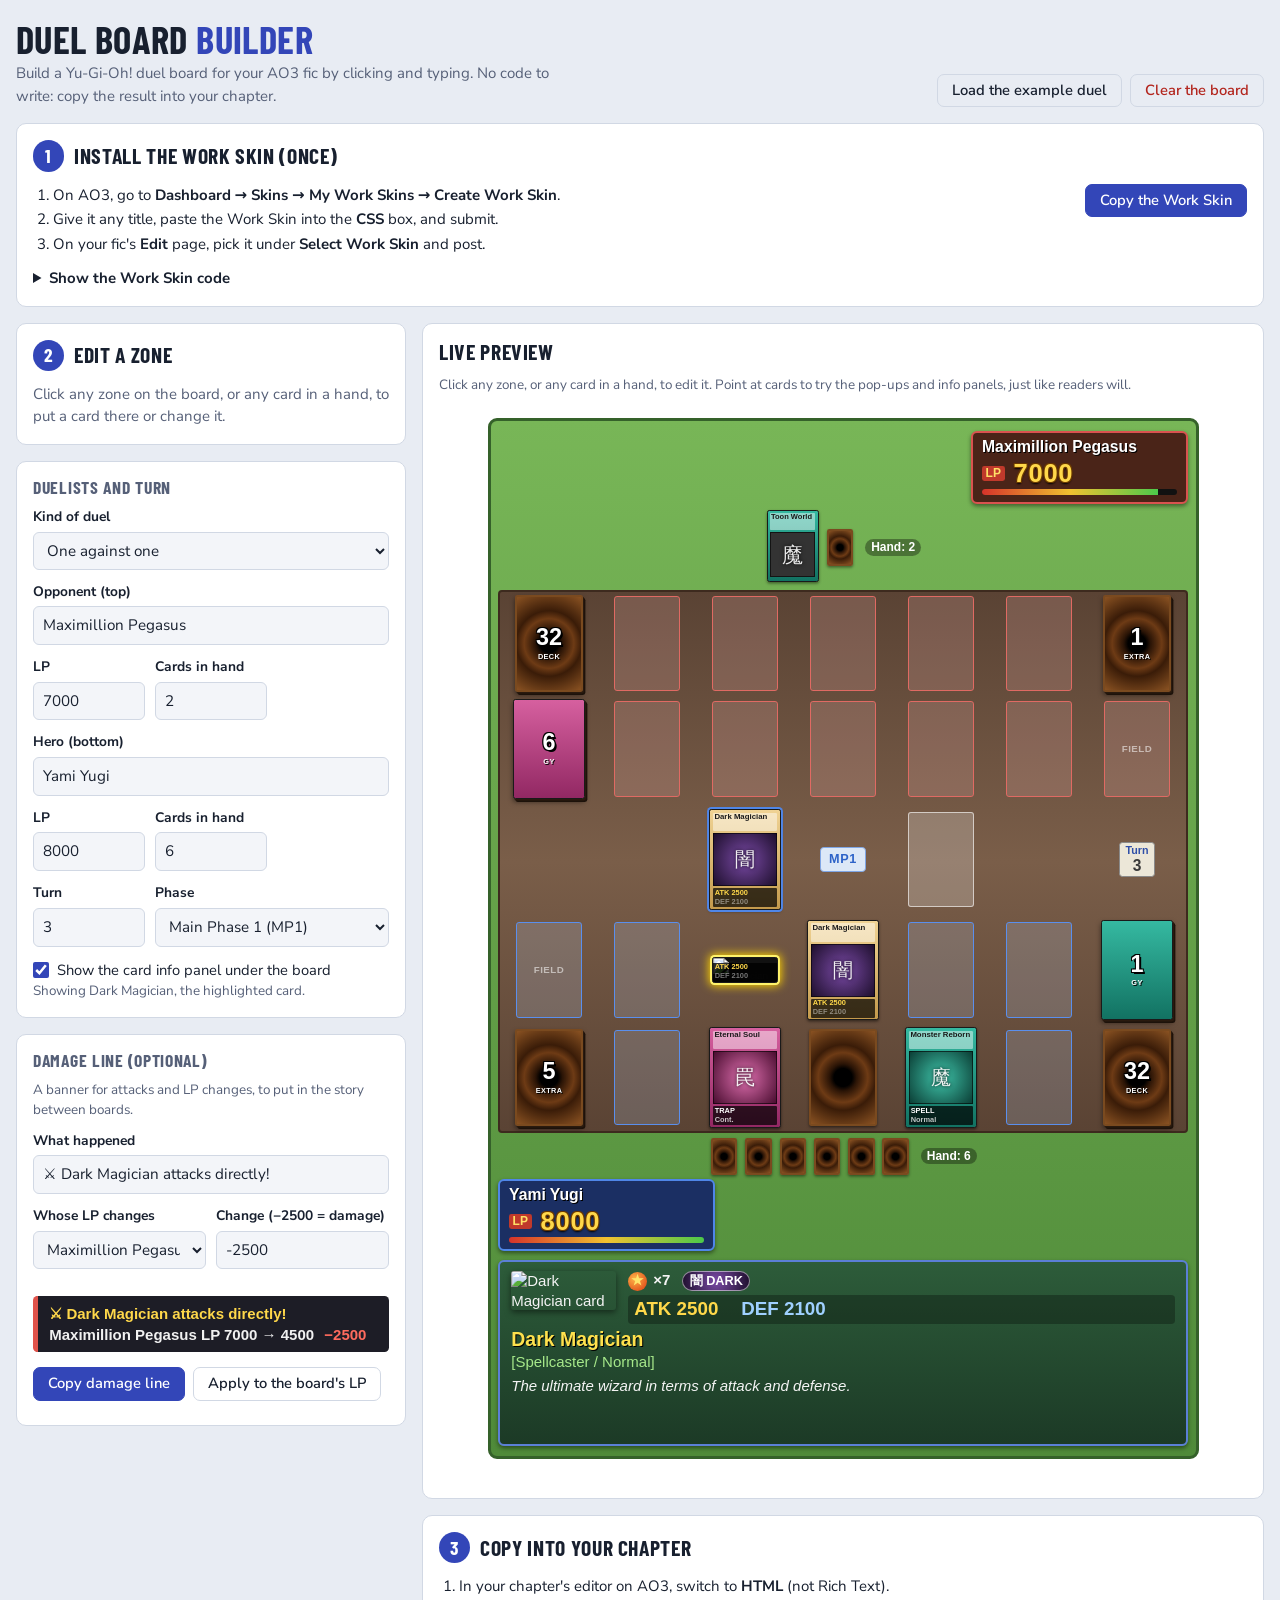
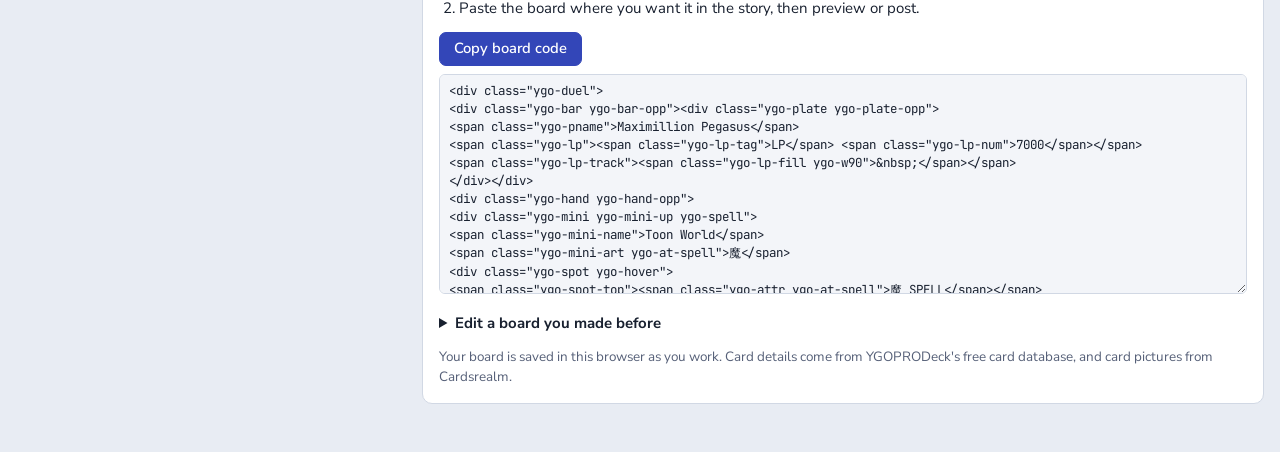
==== commit c342a09d: "Add Tag Duels and all-against-all duels - Kind of duel: one against one, Tag Duel with a shared fiel" ====
--- a/index.html
+++ b/index.html
@@ -245,6 +245,9 @@
 #workskin [data-h] { cursor: pointer; }
 #workskin .ygo-mini.is-sel { outline: 3px solid var(--sel); outline-offset: 2px; }
 #workskin [data-h]:focus-visible { outline: 2px solid var(--accent); outline-offset: 2px; }
+#workskin .ygo-mini-pile[data-z] { cursor: pointer; }
+#workskin .ygo-mini-pile[data-z]:focus-visible { outline: 2px solid var(--accent); outline-offset: 2px; }
+[hidden] { display: none !important; }
 
 /* ---------- Code output ---------- */
 .code-panel ol { margin: 0 0 12px; padding-left: 1.3em; }
@@ -1119,6 +1122,67 @@
 .ygo-gy-card.ygo-xyz .ygo-gy-name, .ygo-gy-card.ygo-link .ygo-gy-name { background: rgba(0, 0, 0, 0.4); color: #f1f1f1; }
 /* No picture: the name fills a tile as tall as a picture tile. */
 .ygo-gy-text .ygo-gy-name { height: 14.3em; margin-top: 0; }
+
+/* =====================================================================
+   17. TAG DUELS (optional)
+   Two against two. Add ygo-tag to the board, plus ygo-tag-shared (each
+   team shares one field and Graveyard) or ygo-tag-split (every duelist
+   has their own field), and ygo-tag-team if each team shares its Life
+   Points. Each partner sits on the outside of their team:
+   - A partner's hand and plate get ygo-p2 next to their team's class:
+       <div class="ygo-hand ygo-hand-opp ygo-p2">
+   - A team that shares its Life Points has one plate with both names:
+       <span class="ygo-pname"><span class="ygo-pn">Pegasus</span> &amp; <span class="ygo-pn">Keith</span></span>
+   - Each hand label names its duelist (ygo-hname). ygo-hand-act turns
+     it gold for the duelist whose turn it is:
+       <span class="ygo-hand-label ygo-hand-act">▶ <span class="ygo-hname">Yugi</span> · Hand: 5</span>
+   - Shared field: a partner's own Deck and Extra Deck are small piles
+     at the end of their hand. An Extra Deck list (section 16) works
+     inside one, as on the field:
+       <div class="ygo-mini ygo-back ygo-mini-pile ygo-mpile-deck"><span class="ygo-count">30</span> <span class="ygo-plabel">Deck</span></div>
+   - Separate fields: a partner's half of the field is a second field
+     table with ygo-field-p2, holding just their two rows.
+   ===================================================================== */
+/* Section 15 opens pop-ups upward in any hand that comes after a field.
+   With separate fields the opponent's hand comes after their partner's
+   field, so the opponents' hands keep opening downward. */
+.ygo-duel .ygo-hand-opp .ygo-pop { margin-top: 0.8em; }
+/* A partner's small piles: the size of a face-up hand card, with the
+   same stacked-card shadow as the piles on the field. */
+.ygo-mini.ygo-mini-pile {
+  width: 3em;
+  height: 4.4em;
+  margin: 0 0.15em 0.2em;
+  text-align: center;
+  cursor: pointer;
+  box-shadow: 0.1em 0.12em 0 #2a1a0e, 0.2em 0.24em 0 #1d120a;
+}
+.ygo-mini-pile:hover { outline: 2px solid #fff36b; }
+.ygo-mini-pile .ygo-count { margin-top: 0.5em; font-size: 1.5em; }
+.ygo-mini-pile .ygo-plabel { margin-top: 0.15em; font-size: 0.55em; }
+/* The hand label of the duelist whose turn it is: gold, with dark text. */
+.ygo-hand-act { background: #ffd84a; color: #3a2400; }
+/* A name stays on one line in a two-name plate. */
+.ygo-pn { white-space: nowrap; }
+
+/* =====================================================================
+   18. ALL AGAINST ALL (optional)
+   Four duelists, each on their own. The board is laid out like a Tag
+   Duel with separate fields (section 17), with ygo-ffa on the board in
+   place of the ygo-tag classes. Each duelist gets a colour of their own,
+   top to bottom: purple, red, blue, gold. The red and blue duelists use
+   the usual classes; the outer two add a colour class:
+   - on their plate:      <div class="ygo-plate ygo-plate-opp ygo-p2 ygo-plate-purple">
+   - on their field rows: <tr class="ygo-opp ygo-purple">
+   - on their Extra Monster Zone card, in place of ygo-mine / ygo-theirs:
+     ygo-ring-purple or ygo-ring-gold
+   ===================================================================== */
+.ygo-plate-purple { background: #3a1f4d; border-color: #b06ad9; }
+.ygo-plate-gold { background: #4a3810; border-color: #e0b040; }
+.ygo-purple .ygo-zone { border-color: #bb8ae6; background: rgba(225, 195, 255, 0.18); }
+.ygo-gold .ygo-zone { border-color: #e8c25a; background: rgba(255, 232, 170, 0.18); }
+.ygo-ring-purple { box-shadow: 0 0 0 0.2em #b06ad9, 0 0.15em 0.3em rgba(0, 0, 0, 0.5); }
+.ygo-ring-gold { box-shadow: 0 0 0 0.2em #e0b040, 0 0.15em 0.3em rgba(0, 0, 0, 0.5); }
 </script>
 
 <div class="page">
@@ -1161,7 +1225,23 @@
 
       <section class="panel" aria-labelledby="duel-h">
         <h3 id="duel-h">Duelists and turn</h3>
+        <div class="field"><label for="mode">Kind of duel</label>
+          <select id="mode" data-p="mode">
+            <option value="single">One against one</option>
+            <option value="shared">Tag Duel: each team shares one field</option>
+            <option value="split">Tag Duel: every duelist has their own field</option>
+            <option value="ffa">All against all: four duelists, each on their own</option>
+          </select>
+        </div>
+        <div class="tag-only">
+          <label class="check team-only"><input type="checkbox" id="shared-life" data-p="teamLP"><span>Each team shares one set of Life Points</span></label>
+          <p class="hint" id="tag-note" style="margin-bottom:10px"></p>
+        </div>
         <div class="row3">
+          <div class="field tag-only" style="grid-column: span 3"><label for="opp2-name">Opponent’s partner</label><input type="text" id="opp2-name" data-p="opp2.name"></div>
+          <div class="field tag-only solo-lp"><label for="opp2-lp">LP</label><input type="number" id="opp2-lp" min="0" max="99999" step="100" data-p="opp2.lp"></div>
+          <div class="field tag-only"><label for="opp2-hand">Cards in hand</label><input type="number" id="opp2-hand" min="0" max="15" data-p="opp2.cards"></div>
+          <div class="tag-only"></div>
           <div class="field" style="grid-column: span 3"><label for="opp-name">Opponent (top)</label><input type="text" id="opp-name" data-p="opp.name"></div>
           <div class="field"><label for="opp-lp">LP</label><input type="number" id="opp-lp" min="0" max="99999" step="100" data-p="opp.lp"></div>
           <div class="field"><label for="opp-hand">Cards in hand</label><input type="number" id="opp-hand" min="0" max="15" data-p="opp.cards"></div>
@@ -1170,6 +1250,11 @@
           <div class="field"><label for="me-lp">LP</label><input type="number" id="me-lp" min="0" max="99999" step="100" data-p="me.lp"></div>
           <div class="field"><label for="me-hand">Cards in hand</label><input type="number" id="me-hand" min="0" max="15" data-p="me.cards"></div>
           <div></div>
+          <div class="field tag-only" style="grid-column: span 3"><label for="me2-name">Hero’s partner</label><input type="text" id="me2-name" data-p="me2.name"></div>
+          <div class="field tag-only solo-lp"><label for="me2-lp">LP</label><input type="number" id="me2-lp" min="0" max="99999" step="100" data-p="me2.lp"></div>
+          <div class="field tag-only"><label for="me2-hand">Cards in hand</label><input type="number" id="me2-hand" min="0" max="15" data-p="me2.cards"></div>
+          <div class="tag-only"></div>
+          <div class="field tag-only" style="grid-column: span 3"><label for="active">Whose turn it is</label><select id="active" data-p="active"></select></div>
           <div class="field"><label for="turn">Turn</label><input type="number" id="turn" min="1" max="999" data-p="turn"></div>
           <div class="field" style="grid-column: span 2"><label for="phase">Phase</label>
             <select id="phase" data-p="phase">
@@ -1257,14 +1342,53 @@
     ["field", "mon", "mon", "mon", "mon", "mon", "gy"],
     ["extra", "st", "st", "st", "st", "st", "deck"]
   ];
-  var ROW_CLASS = ["ygo-opp", "ygo-opp", "ygo-mid", "ygo-me", "ygo-me"];
+  /* Rows 5–8 belong to the partners in a Tag Duel: 5–6 the opponent's partner, 7–8 the hero's.
+     With separate fields they're the partners' own halves; with a shared field only their
+     Deck and Extra Deck are used, shown beside their hands. */
+  LAYOUT.push(LAYOUT[0], LAYOUT[1], LAYOUT[3], LAYOUT[4]);
+  var ROW_CLASS = ["ygo-opp", "ygo-opp", "ygo-mid", "ygo-me", "ygo-me", "ygo-opp", "ygo-opp", "ygo-me", "ygo-me"];
+  var MAIN_ROWS = [0, 1, 2, 3, 4], PARTNER_ROWS = { opp2: [5, 6], me2: [7, 8] };
+  /* The four duelists, top of the board first: the opponent’s partner, the opponent, the hero and the hero’s partner. */
+  var DUELISTS = ["opp2", "opp", "me", "me2"];
+  var TEAM = { opp: "opp", opp2: "opp", me: "me", me2: "me" };
   var PILES = ["deck", "extra", "gy"];
   var PILE_LABEL = { deck: "Deck", extra: "Extra", gy: "GY" };
   /* Piles whose cards can be listed for readers (section 16 of the Work Skin). */
   var LISTED = ["gy", "extra"];
   var ROLE_NAME = { deck: "Deck", extra: "Extra Deck", gy: "Graveyard", st: "Spell & Trap Zone", mon: "Monster Zone", field: "Field Zone", emz: "Extra Monster Zone" };
   var roleAt = function (k) { var p = k.split("-"); return LAYOUT[+p[0]][+p[1]]; };
-  var ownerOfRow = function (r) { return r < 2 ? "opp" : r > 2 ? "me" : null; };
+  var ownerOfRow = function (r) { return r < 2 ? "opp" : r === 2 ? null : r < 5 ? "me" : r < 7 ? "opp2" : "me2"; };
+  var isTag = function (s) { return s.mode === "shared" || s.mode === "split"; };
+  /* The duelists on this board, top to bottom. */
+  /* All against all: four duelists, each with their own field and Life Points, and no teams. */
+  var isFfa = function (s) { return s.mode === "ffa"; };
+  var isFour = function (s) { return isTag(s) || isFfa(s); };
+  /* Whether each team's two duelists share one plate and one set of Life Points. */
+  var teamLP = function (s) { return isTag(s) && s.teamLP; };
+  var inPlay = function (s) { return isFour(s) ? DUELISTS : ["opp", "me"]; };
+  /* In all against all, each duelist has a colour of their own: red, purple, blue and gold. */
+  var COLOUR = { opp2: "purple", me2: "gold" };
+  /* A team's name: "Pegasus & Keith" in a Tag Duel, just "Pegasus" otherwise. */
+  var teamName = function (s, team) { return isTag(s) ? s[team].name + " & " + s[team + "2"].name : s[team].name; };
+  /* Whose Life Points a duelist uses: their team's (kept on the first duelist) when the team shares them. */
+  var lpOwner = function (s, who) { return isFour(s) && !teamLP(s) ? who : TEAM[who]; };
+  var lpName = function (s, who) { return teamLP(s) ? teamName(s, TEAM[who]) : s[lpOwner(s, who)].name; };
+  /* A partner's Deck or Extra Deck (their own, even on a shared field). */
+  function pileKey(who, role) {
+    var rows = PARTNER_ROWS[who];
+    for (var i = 0; i < rows.length; i++) { var c = LAYOUT[rows[i]].indexOf(role); if (c >= 0) return rows[i] + "-" + c; }
+    return null;
+  }
+  /* Whether a zone is on the board in this kind of duel. */
+  function zoneShown(s, k) {
+    var r = +k.split("-")[0];
+    if (r < 5 || s.mode === "split" || isFfa(s)) return true;
+    return s.mode === "shared" && (roleAt(k) === "deck" || roleAt(k) === "extra");
+  }
+  /* Who a pile belongs to, for its title: on a shared field the Graveyard is the team's. */
+  function pileOwner(s, r, role) {
+    return s.mode === "shared" && r < 5 && role === "gy" ? teamName(s, ownerOfRow(r)) : s[ownerOfRow(r)].name;
+  }
   var isMonster = function (c) { return c.frame !== "spell" && c.frame !== "trap"; };
 
   function newCard(role) {
@@ -1285,8 +1409,17 @@
         else if (["st", "mon", "field", "emz"].indexOf(role) >= 0) zones[k] = { kind: "empty" };
       });
     });
-    return { v: 2, opp: { name: "Opponent", lp: 8000, cards: handOf(5) }, me: { name: "Hero", lp: 8000, cards: handOf(5) }, turn: 1, phase: "DP",
+    return { v: 2, opp: { name: "Opponent", lp: 8000, cards: handOf(5) }, me: { name: "Hero", lp: 8000, cards: handOf(5) },
+      opp2: { name: "Opponent’s partner", lp: 8000, cards: handOf(5) }, me2: { name: "Hero’s partner", lp: 8000, cards: handOf(5) },
+      mode: "single", teamLP: true, active: "me", turn: 1, phase: "DP",
       showInfo: true, zones: zones, log: { text: "⚔ Attack!", who: "opp", delta: -1000 } };
+  }
+  /* Boards saved before Tag Duels existed get the partners and their zones. */
+  function upgrade(s) {
+    var e = emptyState();
+    ["opp2", "me2", "mode", "teamLP", "active"].forEach(function (f) { if (s[f] == null) s[f] = e[f]; });
+    Object.keys(e.zones).forEach(function (k) { if (!s.zones[k]) s.zones[k] = e.zones[k]; });
+    return s;
   }
 
   function exampleState() {
@@ -1343,11 +1476,15 @@
     return "Monster";
   }
 
-  function plateHTML(p, side) {
-    return ['<div class="ygo-bar' + (side === "opp" ? " ygo-bar-opp" : "") + '"><div class="ygo-plate ygo-plate-' + side + '">',
-      '<span class="ygo-pname">' + esc(p.name) + "</span>",
-      '<span class="ygo-lp"><span class="ygo-lp-tag">LP</span> <span class="ygo-lp-num">' + p.lp + "</span></span>",
-      '<span class="ygo-lp-track"><span class="ygo-lp-fill ' + lpClass(p.lp) + '">&nbsp;</span></span>',
+  /* A name plate. When a Tag Duel team shares its Life Points, one plate carries both names;
+     otherwise a partner's plate is marked ygo-p2. */
+  function plateHTML(s, who) {
+    var team = TEAM[who], shared = teamLP(s), lp = s[shared ? team : who].lp;
+    var name = shared ? '<span class="ygo-pn">' + esc(s[team].name) + '</span> &amp; <span class="ygo-pn">' + esc(s[team + "2"].name) + "</span>" : esc(s[who].name);
+    return ['<div class="ygo-bar' + (team === "opp" ? " ygo-bar-opp" : "") + '"><div class="ygo-plate ygo-plate-' + team + (who !== team && !shared ? " ygo-p2" : "") + (isFfa(s) && COLOUR[who] ? " ygo-plate-" + COLOUR[who] : "") + '">',
+      '<span class="ygo-pname">' + name + "</span>",
+      '<span class="ygo-lp"><span class="ygo-lp-tag">LP</span> <span class="ygo-lp-num">' + lp + "</span></span>",
+      '<span class="ygo-lp-track"><span class="ygo-lp-fill ' + lpClass(lp) + '">&nbsp;</span></span>',
       "</div></div>"].join("\n");
   }
   /* One card in a hand: a small back, or a face-up card when revealed.
@@ -1365,14 +1502,27 @@
     L.push("</div>");
     return L.join("\n");
   }
-  function handHTML(p, side, preview, sel) {
-    var L = ['<div class="ygo-hand">'];
+  /* A duelist's hand. In a Tag Duel the label names the duelist and marks whose turn it is,
+     and on a shared field a partner's own Deck and Extra Deck sit at the end of their hand. */
+  function handHTML(s, who, preview, sel) {
+    var team = TEAM[who], tag = isFour(s), p = s[who];
+    var L = ['<div class="ygo-hand ygo-hand-' + team + (who !== team ? " ygo-p2" : "") + '">'];
     p.cards.forEach(function (c, i) {
-      var k = "h-" + side + "-" + i;
+      var k = "h-" + who + "-" + i;
       L.push(miniHTML(c, preview ? ' data-h="' + k + '" tabindex="0"' : "", preview && sel === k ? " is-sel" : ""));
     });
-    L.push('<span class="ygo-hand-label">Hand: ' + p.cards.length + "</span>", "</div>");
+    if (s.mode === "shared" && who !== team) ["deck", "extra"].forEach(function (role) { L.push(miniPileHTML(s, pileKey(who, role), preview, sel)); });
+    var act = tag && s.active === who;
+    L.push('<span class="ygo-hand-label' + (act ? " ygo-hand-act" : "") + '">' + (act ? "▶ " : "") +
+      (tag ? '<span class="ygo-hname">' + esc(p.name) + "</span> · " : "") + "Hand: " + p.cards.length + "</span>", "</div>");
     return L.join("\n");
+  }
+  /* A partner's Deck or Extra Deck, as a small pile beside their hand. */
+  function miniPileHTML(s, k, preview, sel) {
+    var role = roleAt(k), z = s.zones[k], list = role === "extra" && z.list || [], count = Math.max(z.count, list.length);
+    return '<div class="ygo-mini ygo-back ygo-mini-pile ygo-mpile-' + role + (preview && sel === k ? " is-sel" : "") + '"' +
+      (preview ? ' data-z="' + k + '" tabindex="0"' : "") + '><span class="ygo-count">' + count + '</span> <span class="ygo-plabel">' + PILE_LABEL[role] + "</span>" +
+      (list.length ? "\n" + gyPanelHTML(list, count, s[ownerOfRow(+k.split("-")[0])].name, role) + "\n" : "") + "</div>";
   }
   function spotHTML(c, hover) {
     var L = ['<div class="ygo-spot' + (hover ? " ygo-hover" : "") + '">'];
@@ -1396,7 +1546,7 @@
     L.push("</div>");
     return L.join("\n");
   }
-  function cardHTML(c, role) {
+  function cardHTML(c, role, s) {
     var monZone = role === "mon" || role === "emz";
     if (c.faceDown) return '<div class="ygo-card ygo-back' + (monZone && isMonster(c) ? " ygo-def" : "") + '">&nbsp;</div>';
     var def = monZone && isMonster(c) && c.frame !== "link" && c.pos === "def";
@@ -1404,7 +1554,10 @@
     var cls = ["ygo-card", "ygo-" + c.frame];
     if (pic) cls.push("ygo-pic");
     if (def) cls.push("ygo-def");
-    if (role === "emz") cls.push(c.owner === "opp" ? "ygo-theirs" : "ygo-mine");
+    if (role === "emz") { /* whose card it is: a ring in its duelist's (or team's) colour */
+      var ow = s && isFfa(s) ? c.owner : TEAM[c.owner] || "me";
+      cls.push(COLOUR[ow] ? "ygo-ring-" + COLOUR[ow] : ow === "opp" ? "ygo-theirs" : "ygo-mine");
+    }
     if (c.glow) cls.push("ygo-focus");
     var sp = statsPair(c);
     var L = ['<div class="' + cls.join(" ") + '">'];
@@ -1443,10 +1596,10 @@
       var top = role === "gy" && list.length ? list[0].frame : z.top; /* the Extra Deck stays face-down */
       inner = count > 0
         ? '<div class="ygo-card ' + (top === "back" ? "ygo-back" : "ygo-" + top) + ' ygo-pile"><span class="ygo-count">' + count + '</span> <span class="ygo-plabel">' + PILE_LABEL[role] + "</span>" +
-          (list.length ? "\n" + gyPanelHTML(list, count, s[ownerOfRow(r)].name, role) + "\n" : "") + "</div>"
+          (list.length ? "\n" + gyPanelHTML(list, count, pileOwner(s, r, role), role) + "\n" : "") + "</div>"
         : '<div class="ygo-zone">' + PILE_LABEL[role] + "</div>";
     } else {
-      inner = z.kind === "card" ? cardHTML(z.card, role) : '<div class="ygo-zone">' + (role === "field" ? "Field" : "&nbsp;") + "</div>";
+      inner = z.kind === "card" ? cardHTML(z.card, role, s) : '<div class="ygo-zone">' + (role === "field" ? "Field" : "&nbsp;") + "</div>";
     }
     var attrs = "";
     if (preview && role !== "blank") attrs = ' data-z="' + k + '" tabindex="0"' + (sel === k ? ' class="is-sel"' : "");
@@ -1454,30 +1607,50 @@
   }
   /* Every card readers can see: face-up cards on the field and revealed cards in hands. */
   function eachCard(s, fn) {
-    Object.keys(s.zones).forEach(function (k) { var z = s.zones[k]; if (z.kind === "card" && z.card && !z.card.faceDown) fn(z.card, k); });
-    ["opp", "me"].forEach(function (side) { s[side].cards.forEach(function (c) { if (c.revealed) fn(c); }); });
+    Object.keys(s.zones).forEach(function (k) { var z = s.zones[k]; if (z.kind === "card" && z.card && !z.card.faceDown && zoneShown(s, k)) fn(z.card, k); });
+    inPlay(s).forEach(function (who) { s[who].cards.forEach(function (c) { if (c.revealed) fn(c); }); });
   }
   /* Every card, hidden ones too (used to make sure only one card glows). */
   function allCards(s, fn) {
     Object.keys(s.zones).forEach(function (k) { var z = s.zones[k]; if (z.card) fn(z.card); });
-    ["opp", "me"].forEach(function (side) { s[side].cards.forEach(fn); });
+    DUELISTS.forEach(function (who) { s[who].cards.forEach(fn); });
   }
   function glowCard(s) { var g = null; eachCard(s, function (c) { if (c.glow && !g) g = c; }); return g; }
   function anyHover(s) {
     var h = false; eachCard(s, function (c) { if (c.hover && !c.glow) h = true; });
     /* A pile's card list is a hover panel too. */
-    Object.keys(s.zones).forEach(function (k) { if (LISTED.indexOf(roleAt(k)) >= 0 && s.zones[k].list && s.zones[k].list.length) h = true; });
+    Object.keys(s.zones).forEach(function (k) { if (LISTED.indexOf(roleAt(k)) >= 0 && s.zones[k].list && s.zones[k].list.length && zoneShown(s, k)) h = true; });
     return h;
   }
 
-  function boardHTML(s, preview, sel) {
-    var L = ['<div class="ygo-duel">', plateHTML(s.opp, "opp"), handHTML(s.opp, "opp", preview, sel), '<div class="ygo-scroll"><table class="ygo-field">'];
-    for (var r = 0; r < 5; r++) {
-      L.push('<tr class="' + ROW_CLASS[r] + '">');
+  /* One field mat. Partners' own halves (separate fields) are extra mats marked ygo-field-p2. */
+  function fieldHTML(s, rows, cls, preview, sel) {
+    var colour = function (r) { var who = ownerOfRow(r); return isFfa(s) && COLOUR[who] ? " ygo-" + COLOUR[who] : ""; };
+    var L = ['<div class="ygo-scroll"><table class="ygo-field' + (cls ? " " + cls : "") + '">'];
+    rows.forEach(function (r) {
+      L.push('<tr class="' + ROW_CLASS[r] + colour(r) + '">');
       for (var c = 0; c < 7; c++) L.push(cellHTML(s, r, c, preview, sel));
       L.push("</tr>");
+    });
+    L.push("</table></div>");
+    return L.join("\n");
+  }
+  /* Top to bottom: the opponent's team, the field, the hero's team. In a Tag Duel each partner
+     sits on the outside, and a team that shares its Life Points has one plate on the outer edge. */
+  function boardHTML(s, preview, sel) {
+    var tag = isFour(s), split = s.mode === "split" || isFfa(s), team = teamLP(s);
+    var L = ['<div class="ygo-duel' + (isFfa(s) ? " ygo-ffa" : tag ? " ygo-tag ygo-tag-" + s.mode + (team ? " ygo-tag-team" : "") : "") + '">'];
+    var hand = function (who) { return handHTML(s, who, preview, sel); };
+    if (!tag) L.push(plateHTML(s, "opp"), hand("opp"), fieldHTML(s, MAIN_ROWS, "", preview, sel), hand("me"), plateHTML(s, "me"));
+    else {
+      L.push(plateHTML(s, team ? "opp" : "opp2"), hand("opp2"));
+      if (split) L.push(fieldHTML(s, PARTNER_ROWS.opp2, "ygo-field-p2", preview, sel));
+      if (!team) L.push(plateHTML(s, "opp"));
+      L.push(hand("opp"), fieldHTML(s, MAIN_ROWS, "", preview, sel), hand("me"));
+      if (!team) L.push(plateHTML(s, "me"));
+      if (split) L.push(fieldHTML(s, PARTNER_ROWS.me2, "ygo-field-p2", preview, sel));
+      L.push(hand("me2"), plateHTML(s, team ? "me" : "me2"));
     }
-    L.push("</table></div>", handHTML(s.me, "me", preview, sel), plateHTML(s.me, "me"));
     if (s.showInfo) {
       var g = glowCard(s);
       if (g) L.push(spotHTML(g, false));
@@ -1487,14 +1660,14 @@
     return L.join("\n");
   }
   function logResult(s) {
-    var p = s[s.log.who] || s.opp, d = Number(s.log.delta) || 0;
-    return { p: p, before: p.lp, after: Math.max(0, p.lp + d), d: d };
+    var who = TEAM[s.log.who] ? s.log.who : "opp", p = s[lpOwner(s, who)], d = Number(s.log.delta) || 0;
+    return { p: p, name: lpName(s, who), before: p.lp, after: Math.max(0, p.lp + d), d: d };
   }
   function logHTML(s) {
     var x = logResult(s);
     return ['<div class="ygo-log' + (x.d > 0 ? " ygo-log-heal" : "") + '">',
       '<span class="ygo-log-act">' + esc(s.log.text) + "</span>",
-      esc(x.p.name) + " LP " + x.before + " → " + x.after + ' <span class="ygo-delta">' + (x.d < 0 ? "−" : "+") + Math.abs(x.d) + "</span>",
+      esc(x.name) + " LP " + x.before + " → " + x.after + ' <span class="ygo-delta">' + (x.d < 0 ? "−" : "+") + Math.abs(x.d) + "</span>",
       "</div>"].join("\n");
   }
 
@@ -1521,7 +1694,7 @@
     if (el.classList.contains("ygo-back")) { c.faceDown = true; c.frame = role === "mon" || role === "emz" ? "effect" : "spell"; return c; }
     c.frame = frameOf(el) || "effect";
     c.pos = el.classList.contains("ygo-def") ? "def" : "atk";
-    c.owner = el.classList.contains("ygo-theirs") ? "opp" : "me";
+    c.owner = el.classList.contains("ygo-theirs") ? "opp" : el.classList.contains("ygo-ring-purple") ? "opp2" : el.classList.contains("ygo-ring-gold") ? "me2" : "me";
     c.glow = el.classList.contains("ygo-focus");
     c.usePic = el.classList.contains("ygo-pic");
     var picImg = null;
@@ -1563,42 +1736,72 @@
     if (hv) fillFromSpot(c, hv);
     return c;
   }
-  function parseBoard(html) {
-    var doc = new DOMParser().parseFromString(html, "text/html");
-    var duel = doc.querySelector(".ygo-duel");
-    var rows = duel ? duel.querySelectorAll(".ygo-field tr") : [];
-    if (!duel || rows.length < 5) throw new Error("not a board");
-    var s = emptyState();
-    [["opp", ".ygo-plate-opp"], ["me", ".ygo-plate-me"]].forEach(function (p) {
-      var el = duel.querySelector(p[1]); if (!el) return;
-      s[p[0]].name = txt(el.querySelector(".ygo-pname")) || s[p[0]].name;
-      s[p[0]].lp = clampInt(txt(el.querySelector(".ygo-lp-num")), 0, 99999);
+  /* A pile (on the field, or beside a partner's hand) and its card list. p = null: an empty zone. */
+  function parsePile(p, role) {
+    var z = p ? { count: clampInt(txt(p.querySelector(".ygo-count")), 0, 99), top: p.classList.contains("ygo-back") ? "back" : frameOf(p) || "normal" }
+      : { count: 0, top: role === "gy" ? "normal" : "back" };
+    if (p && LISTED.indexOf(role) >= 0) z.list = Array.prototype.map.call(p.querySelectorAll(".ygo-gy-card"), function (el) {
+      var im = el.querySelector("img");
+      return { name: txt(el.querySelector(".ygo-gy-name")) || (im ? im.getAttribute("alt") || "" : ""), frame: frameOf(el) || "normal", img: im ? im.getAttribute("src") || "" : "" };
     });
-    var hands = duel.querySelectorAll(".ygo-hand");
-    [["opp", hands[0]], ["me", hands[1]]].forEach(function (h) {
-      if (h[1]) s[h[0]].cards = Array.prototype.map.call(h[1].querySelectorAll(".ygo-mini"), parseMini);
-    });
-    for (var r = 0; r < 5; r++) {
-      var cells = rows[r].querySelectorAll(":scope > td");
+    return z;
+  }
+  /* Reads one field mat's rows into the zones of the given LAYOUT rows. */
+  function parseRows(s, trs, rowNums) {
+    rowNums.forEach(function (r, i) {
+      if (!trs[i]) return;
+      var cells = trs[i].querySelectorAll(":scope > td");
       for (var c = 0; c < 7 && c < cells.length; c++) {
         var td = cells[c], role = LAYOUT[r][c], k = r + "-" + c;
         if (role === "blank") continue;
         if (role === "phase") { s.phase = txt(td) || "MP1"; continue; }
         if (role === "turn") { s.turn = clampInt(txt(td.querySelector(".ygo-turn-n")), 1, 999); continue; }
-        if (PILES.indexOf(role) >= 0) {
-          var p = td.querySelector(".ygo-pile");
-          s.zones[k] = p ? { count: clampInt(txt(p.querySelector(".ygo-count")), 0, 99), top: p.classList.contains("ygo-back") ? "back" : frameOf(p) || "normal" }
-            : { count: 0, top: role === "gy" ? "normal" : "back" };
-          if (p && LISTED.indexOf(role) >= 0) s.zones[k].list = Array.prototype.map.call(p.querySelectorAll(".ygo-gy-card"), function (el) {
-            var im = el.querySelector("img");
-            return { name: txt(el.querySelector(".ygo-gy-name")) || (im ? im.getAttribute("alt") || "" : ""), frame: frameOf(el) || "normal", img: im ? im.getAttribute("src") || "" : "" };
-          });
-          continue;
-        }
+        if (PILES.indexOf(role) >= 0) { s.zones[k] = parsePile(td.querySelector(".ygo-pile"), role); continue; }
         var card = td.querySelector(".ygo-card");
         s.zones[k] = card ? { kind: "card", card: parseCard(card, role) } : { kind: "empty" };
       }
-    }
+    });
+  }
+  function parseBoard(html) {
+    var doc = new DOMParser().parseFromString(html, "text/html");
+    var duel = doc.querySelector(".ygo-duel");
+    var main = duel ? duel.querySelector(".ygo-field:not(.ygo-field-p2)") : null;
+    var rows = main ? main.querySelectorAll("tr") : [];
+    if (!duel || rows.length < 5) throw new Error("not a board");
+    var s = emptyState(), cl = duel.classList;
+    s.mode = cl.contains("ygo-ffa") ? "ffa" : cl.contains("ygo-tag-split") ? "split" : cl.contains("ygo-tag-shared") ? "shared" : "single";
+    s.teamLP = isTag(s) ? cl.contains("ygo-tag-team") : true;
+    var setLP = function (who, el) { s[who].lp = clampInt(txt(el.querySelector(".ygo-lp-num")), 0, 99999); };
+    ["opp", "me"].forEach(function (team) {
+      var plates = duel.querySelectorAll(".ygo-plate-" + team);
+      Array.prototype.forEach.call(plates, function (el) {
+        var names = el.querySelectorAll(".ygo-pn");
+        if (names.length === 2) { /* a team plate: both names, one set of Life Points */
+          s[team].name = txt(names[0]) || s[team].name; s[team + "2"].name = txt(names[1]) || s[team + "2"].name;
+          setLP(team, el); s[team + "2"].lp = s[team].lp;
+          return;
+        }
+        var who = el.classList.contains("ygo-p2") ? team + "2" : team;
+        s[who].name = txt(el.querySelector(".ygo-pname")) || s[who].name;
+        setLP(who, el);
+      });
+    });
+    /* Hands: marked with their team (and ygo-p2 for a partner); boards made before Tag Duels just have two, in order. */
+    var hands = duel.querySelectorAll(".ygo-hand"), marked = duel.querySelector(".ygo-hand-opp, .ygo-hand-me");
+    Array.prototype.forEach.call(hands, function (h, i) {
+      var who = marked ? (h.classList.contains("ygo-hand-opp") ? "opp" : "me") + (h.classList.contains("ygo-p2") ? "2" : "") : i === 0 ? "opp" : "me";
+      s[who].cards = Array.prototype.map.call(h.querySelectorAll(".ygo-mini:not(.ygo-mini-pile)"), parseMini);
+      var hn = h.querySelector(".ygo-hname"); if (hn && txt(hn)) s[who].name = txt(hn);
+      if (h.querySelector(".ygo-hand-act")) s.active = who;
+      ["deck", "extra"].forEach(function (role) {
+        var mp = h.querySelector(".ygo-mpile-" + role);
+        if (mp && PARTNER_ROWS[who]) s.zones[pileKey(who, role)] = parsePile(mp, role);
+      });
+    });
+    parseRows(s, rows, MAIN_ROWS);
+    var mats = duel.querySelectorAll(".ygo-field-p2");
+    if (mats[0]) parseRows(s, mats[0].querySelectorAll("tr"), PARTNER_ROWS.opp2);
+    if (mats[1]) parseRows(s, mats[1].querySelectorAll("tr"), PARTNER_ROWS.me2);
     var spot = null;
     Array.prototype.forEach.call(duel.querySelectorAll(".ygo-spot"), function (el) { if (!spot && !el.classList.contains("ygo-hover")) spot = el; });
     s.showInfo = !!spot;
@@ -1617,6 +1820,7 @@
     state.v = 2;
   }
   if (!state || state.v !== 2 || !state.zones) state = exampleState();
+  upgrade(state);
   function save() { try { localStorage.setItem(KEY, JSON.stringify(state)); } catch (e) { /* storage unavailable: keep working without it */ } }
 
   /* ---------- Rendering ---------- */
@@ -1634,15 +1838,46 @@
   }
 
   function fillSideInputs() {
-    $("#opp-name").value = state.opp.name; $("#opp-lp").value = state.opp.lp; $("#opp-hand").value = state.opp.cards.length;
-    $("#me-name").value = state.me.name; $("#me-lp").value = state.me.lp; $("#me-hand").value = state.me.cards.length;
+    DUELISTS.forEach(function (who) {
+      $("#" + who + "-name").value = state[who].name; $("#" + who + "-lp").value = state[who].lp; $("#" + who + "-hand").value = state[who].cards.length;
+    });
+    $("#mode").value = state.mode; $("#shared-life").checked = state.teamLP;
     $("#turn").value = state.turn; $("#phase").value = state.phase; $("#show-info").checked = state.showInfo;
     $("#log-text").value = state.log.text; $("#log-delta").value = state.log.delta;
+    syncTagUI();
+  }
+  /* What each duelist is called in the form, top of the board first. */
+  var FORM_NAMES = {
+    single: { opp: "Opponent (top)", me: "Hero (bottom)" },
+    tag: { opp2: "Opponent’s partner (top)", opp: "Opponent", me: "Hero", me2: "Hero’s partner (bottom)" },
+    ffa: { opp2: "1st duelist (top)", opp: "2nd duelist", me: "3rd duelist", me2: "4th duelist (bottom)" }
+  };
+  /* Shows the other two duelists only with four on the board, their LP only when they have
+     their own, and the shared-LP switch only in a Tag Duel. */
+  function syncTagUI() {
+    var four = isFour(state), names = FORM_NAMES[isFfa(state) ? "ffa" : four ? "tag" : "single"];
+    Array.prototype.forEach.call(document.querySelectorAll(".tag-only"), function (el) { el.hidden = !four; });
+    Array.prototype.forEach.call(document.querySelectorAll(".team-only"), function (el) { el.hidden = !isTag(state); });
+    Array.prototype.forEach.call(document.querySelectorAll(".solo-lp"), function (el) { el.hidden = !four || teamLP(state); });
+    ["opp", "me"].forEach(function (team) { $('label[for="' + team + '-lp"]').textContent = teamLP(state) ? "Team LP" : "LP"; });
+    inPlay(state).forEach(function (who) { $('label[for="' + who + '-name"]').textContent = names[who]; });
+    $("#tag-note").textContent = !four ? "" : state.mode === "shared"
+      ? "Each team shares one field and Graveyard. The partners on the outside keep their own Deck and Extra Deck, shown beside their hands."
+      : state.mode === "split" ? "Every duelist has their own field. The partners’ fields sit on the outside, above and below the main field."
+      : "Every duelist has their own field and Life Points, and a colour of their own: purple, red, blue and gold, top to bottom.";
+    $("#active").innerHTML = opt(DUELISTS.map(function (who) { return [who, state[who].name]; }), state.active);
     fillLogWho();
   }
   function fillLogWho() {
-    $("#log-who").innerHTML = '<option value="opp">' + esc(state.opp.name) + '</option><option value="me">' + esc(state.me.name) + "</option>";
-    $("#log-who").value = state.log.who;
+    var whos = isFour(state) && !teamLP(state) ? DUELISTS : ["opp", "me"];
+    if (whos.indexOf(state.log.who) < 0) state.log.who = TEAM[state.log.who] || "opp";
+    $("#log-who").innerHTML = opt(whos.map(function (who) { return [who, lpName(state, who)]; }), state.log.who);
+  }
+  /* Drops the selection when its zone or hand card isn't on the board any more. */
+  function checkSel() {
+    if (!sel) return;
+    var gone = isHandKey(sel) ? !target() || inPlay(state).indexOf(sel.split("-")[1]) < 0 : !zoneShown(state, sel);
+    if (gone) { sel = null; lookupMsg = ""; renderEditor(); }
   }
 
   /* ---------- Zone editor ---------- */
@@ -1671,7 +1906,7 @@
     if (isHandKey(k)) { var t = target(); return state[t.side].name + "’s hand, card " + (t.i + 1) + " of " + state[t.side].cards.length; }
     var p = k.split("-"), r = +p[0], c = +p[1], role = LAYOUT[r][c];
     if (role === "emz") return "Extra Monster Zone (" + (c === 2 ? "left" : "right") + ")";
-    var who = state[ownerOfRow(r)].name;
+    var who = PILES.indexOf(role) >= 0 ? pileOwner(state, r, role) : state.mode === "shared" ? teamName(state, ownerOfRow(r)) : state[ownerOfRow(r)].name;
     return who + "’s " + ROLE_NAME[role] + (role === "st" || role === "mon" ? " " + c : "");
   }
 
@@ -1806,7 +2041,8 @@
       check("f-hover", "hover", c.hover, "Swap the info panel to this card when pointed at") +
       check("f-glow", "glow", c.glow, "Highlight this card (golden glow; the info panel shows it)") + "</div>";
     if (role === "emz") h += '<div class="field"><label for="f-owner">Belongs to</label><select id="f-owner" data-f="owner">' +
-      opt([["me", state.me.name], ["opp", state.opp.name]], c.owner) + "</select></div>";
+      (isFfa(state) ? opt(DUELISTS.map(function (who) { return [who, state[who].name]; }), c.owner)
+        : opt([["me", teamName(state, "me")], ["opp", teamName(state, "opp")]], TEAM[c.owner] || "me")) + "</select></div>";
     if (t.hand) {
       var last = state[t.side].cards.length - 1;
       h += '<div class="code-bar">' +
@@ -2058,9 +2294,15 @@
         while (cards.length < n) cards.push(newHandCard());
         cards.length = n;
         if (sel && isHandKey(sel) && !target()) { sel = null; renderEditor(); }
-      } else if (path.length === 2) state[path[0]][path[1]] = v; else state[path[0]] = v;
+      } else if (path.length === 2) state[path[0]][path[1]] = v; else {
+        /* Moving into a Tag Duel from another kind of duel starts with that kind's usual Life Points:
+           shared per team on a shared field (official rules), one each on separate fields (anime). */
+        if (el.id === "mode" && !isTag(state)) state.teamLP = v === "shared";
+        state[path[0]] = v;
+      }
       render();
-      if (/name$/.test(el.id)) { fillLogWho(); if (sel) renderEditor(); }
+      if (el.id === "mode" || el.id === "shared-life") { fillSideInputs(); checkSel(); if (sel) renderEditor(); }
+      if (/name$/.test(el.id)) { syncTagUI(); if (sel) renderEditor(); }
     });
   });
   Array.prototype.forEach.call(document.querySelectorAll("[data-l]"), function (el) {
@@ -2076,7 +2318,7 @@
   /* A clicked hand card or field zone opens in the editor. */
   function clickTarget(el) {
     var h = el.closest && el.closest("[data-h]"); if (h) return h.dataset.h;
-    var td = el.closest && el.closest("td[data-z]"); return td ? td.dataset.z : null;
+    var z = el.closest && el.closest("[data-z]"); return z ? z.dataset.z : null;
   }
   preview.addEventListener("click", function (e) { var k = clickTarget(e.target); if (k) pick(k); });
   preview.addEventListener("keydown", function (e) {
@@ -2090,7 +2332,7 @@
     }
     sel = k; lookupMsg = ""; gyDraft = "";
     render(); renderEditor();
-    var again = preview.querySelector(isHandKey(k) ? '[data-h="' + k + '"]' : 'td[data-z="' + k + '"]');
+    var again = preview.querySelector(isHandKey(k) ? '[data-h="' + k + '"]' : '[data-z="' + k + '"]');
     if (again) again.focus({ preventScroll: true });
     if (window.matchMedia("(max-width: 900px)").matches) $("#zone-panel").scrollIntoView({ behavior: "smooth", block: "start" });
   }
